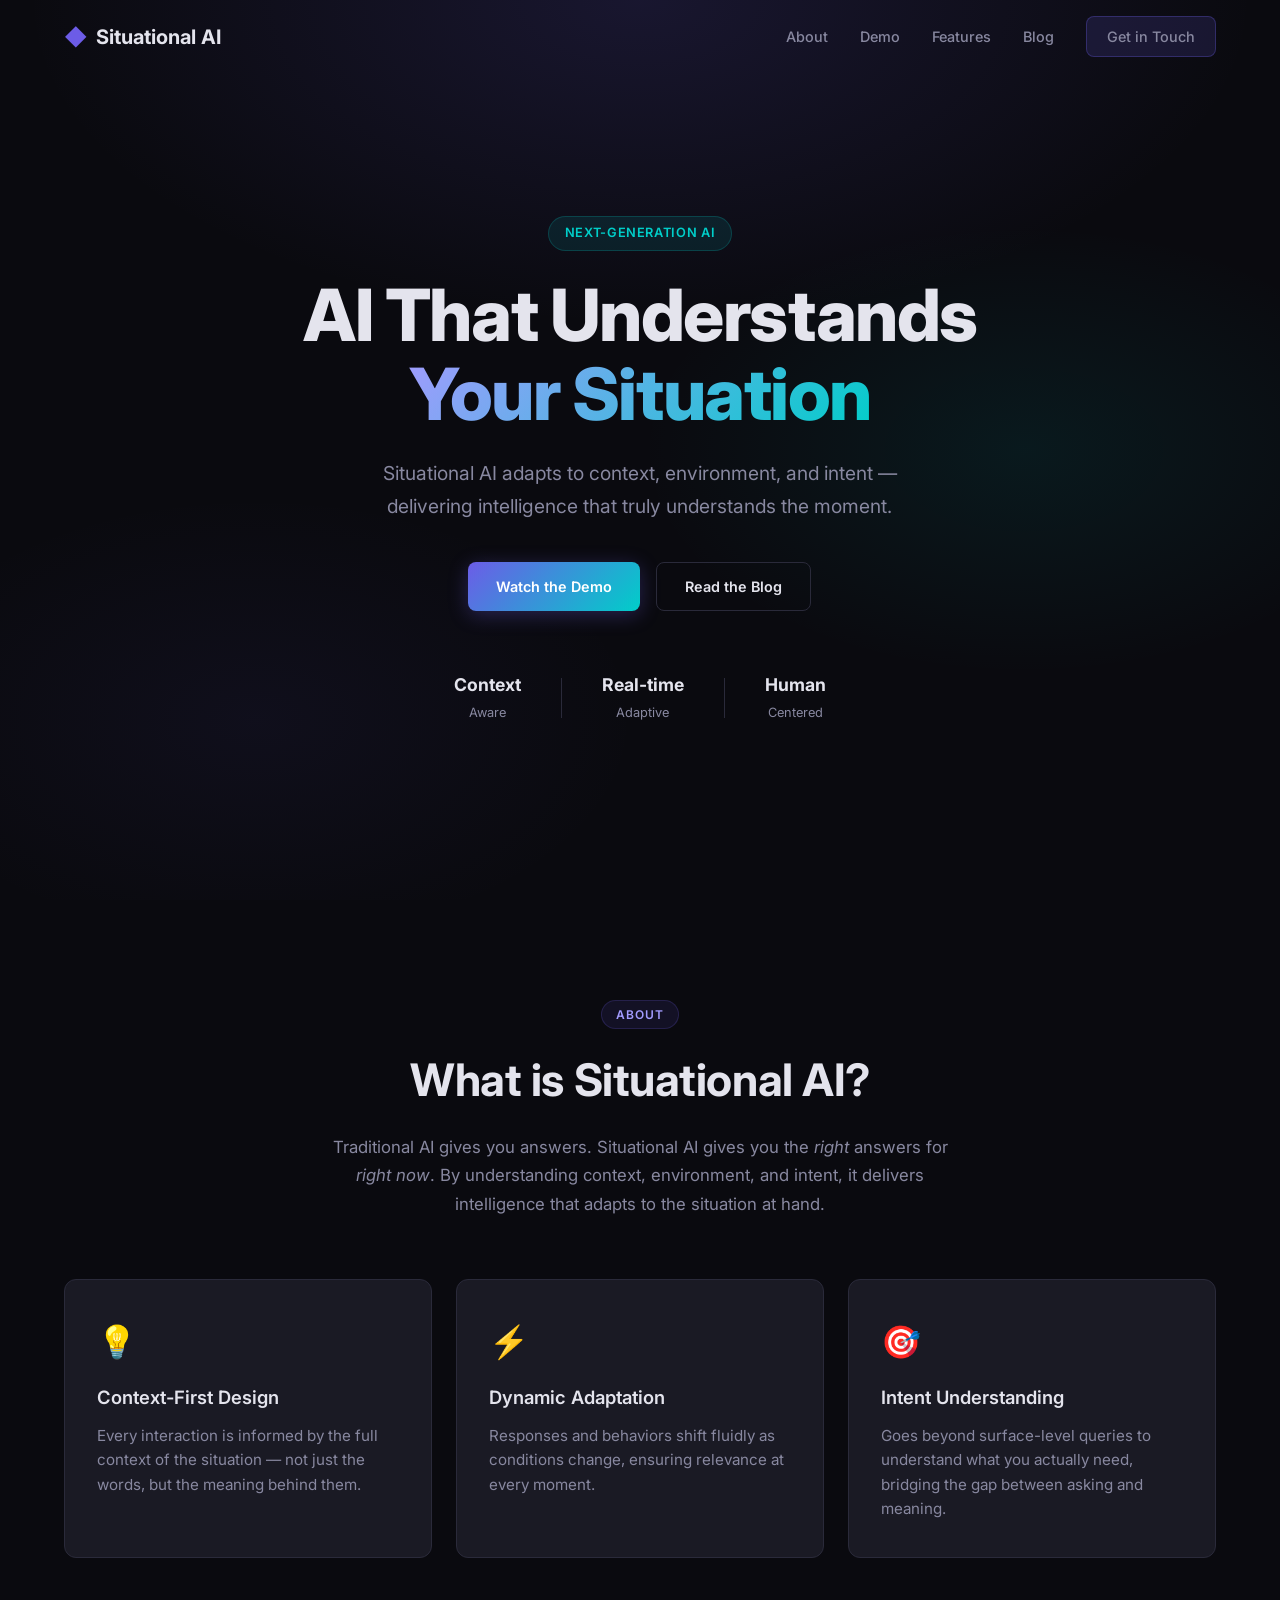
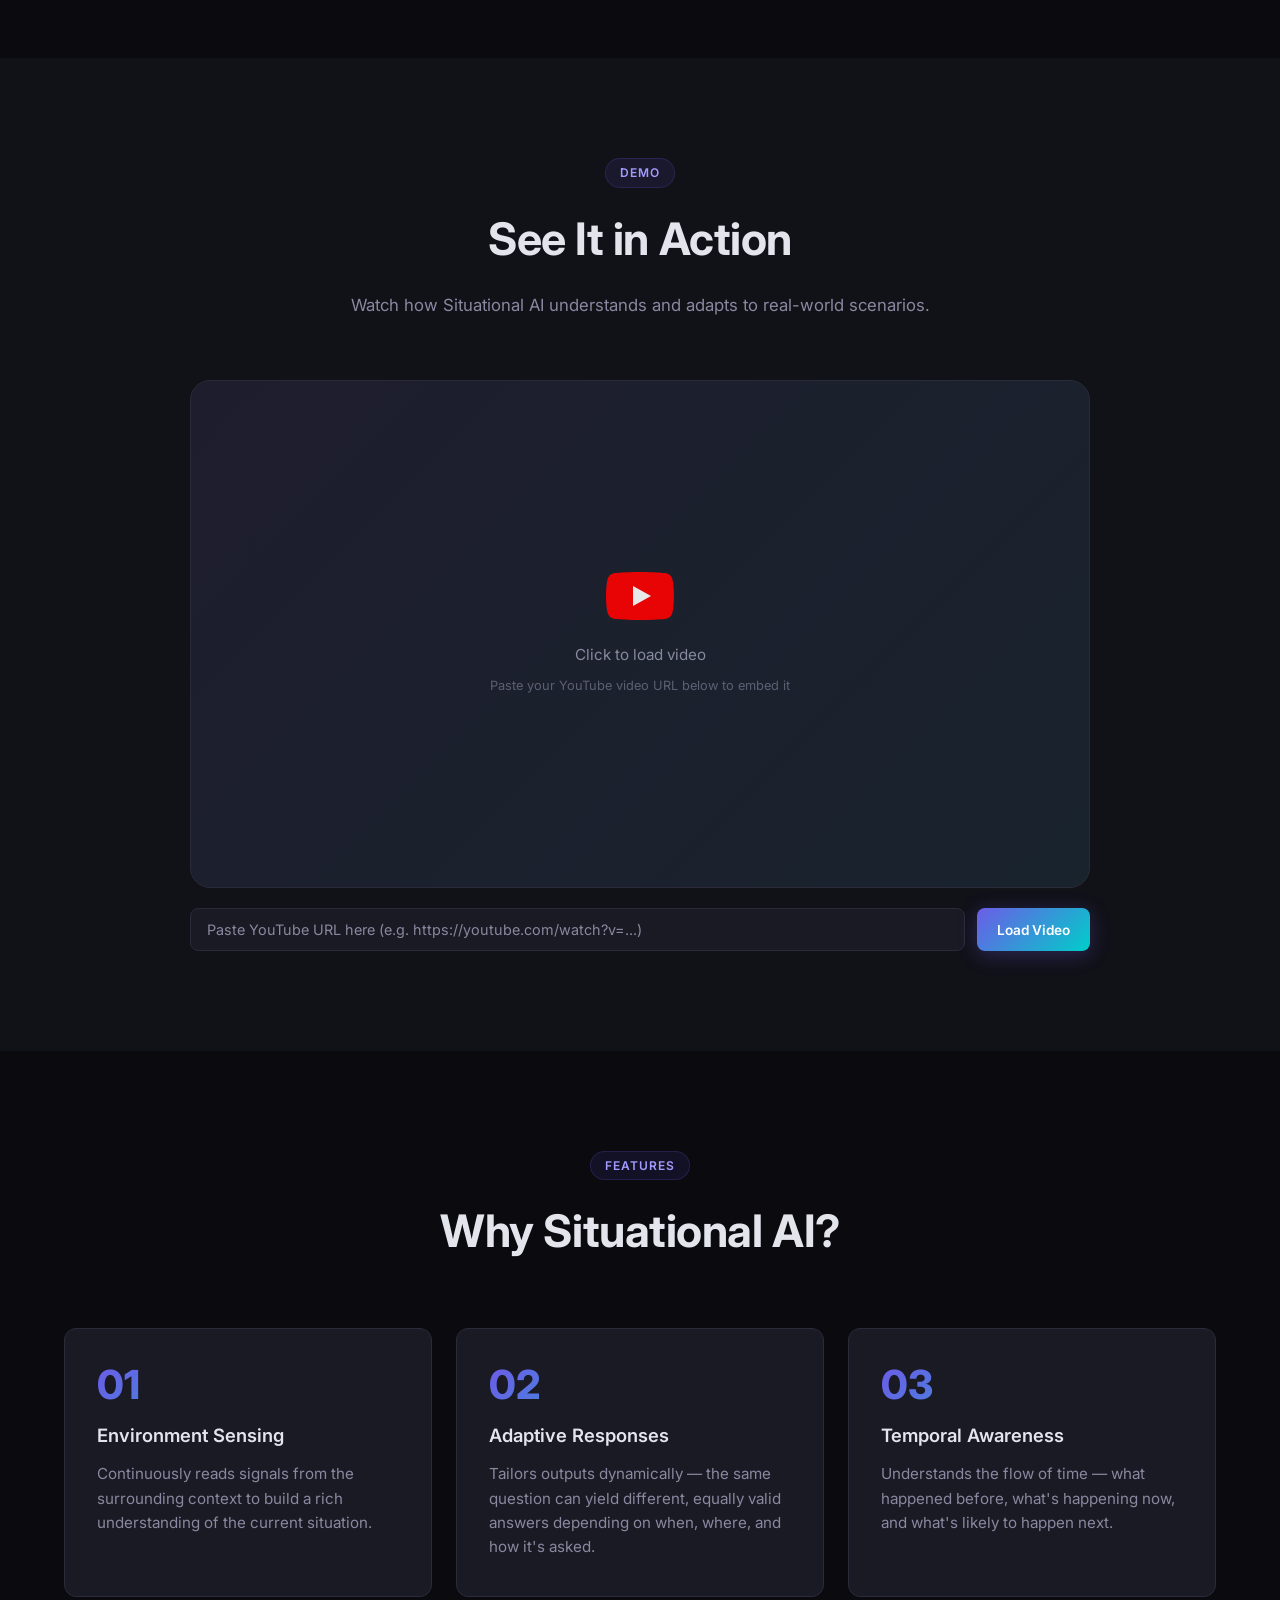
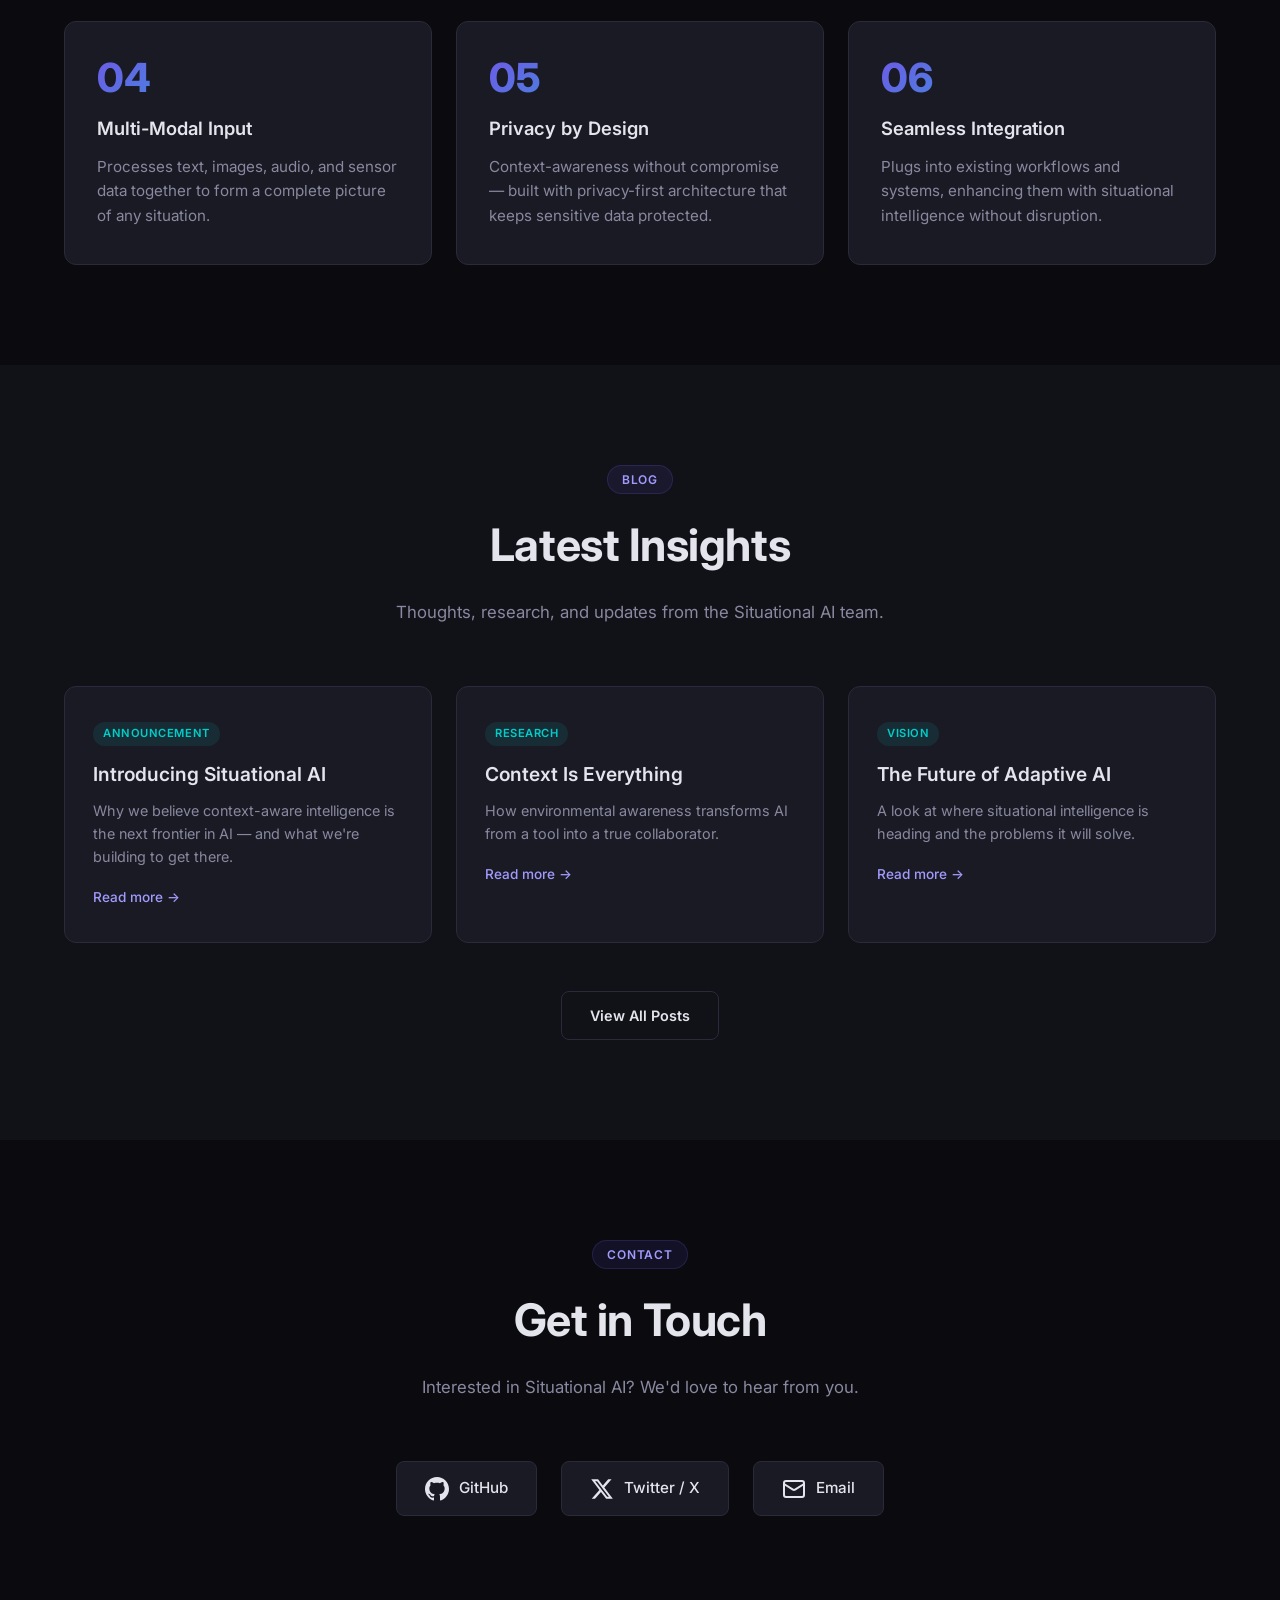
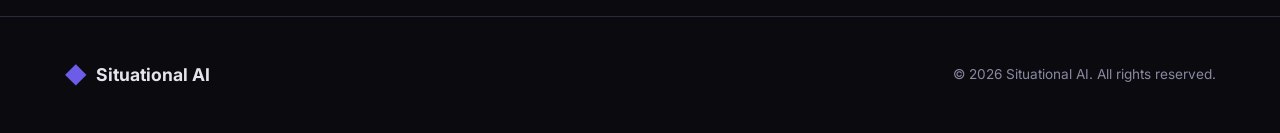
==== index.html @ 6c6a0a5b "Initial commit: Situational AI website Landing page with hero, about, features, video embed, blog pr" ====
<!DOCTYPE html>
<html lang="en">
<head>
  <meta charset="UTF-8">
  <meta name="viewport" content="width=device-width, initial-scale=1.0">
  <title>Situational AI</title>
  <meta name="description" content="Situational AI - Context-aware artificial intelligence that adapts to your environment.">
  <link rel="stylesheet" href="assets/css/style.css">
  <link rel="preconnect" href="https://fonts.googleapis.com">
  <link rel="preconnect" href="https://fonts.gstatic.com" crossorigin>
  <link href="https://fonts.googleapis.com/css2?family=Inter:wght@300;400;500;600;700;800&display=swap" rel="stylesheet">
</head>
<body>

  <!-- Navigation -->
  <nav class="navbar" id="navbar">
    <div class="container nav-container">
      <a href="index.html" class="nav-logo">
        <span class="logo-icon">&#9670;</span> Situational AI
      </a>
      <button class="nav-toggle" id="navToggle" aria-label="Toggle navigation">
        <span></span><span></span><span></span>
      </button>
      <ul class="nav-links" id="navLinks">
        <li><a href="#about">About</a></li>
        <li><a href="#video">Demo</a></li>
        <li><a href="#features">Features</a></li>
        <li><a href="blog/">Blog</a></li>
        <li><a href="#contact" class="btn btn-nav">Get in Touch</a></li>
      </ul>
    </div>
  </nav>

  <!-- Hero Section -->
  <header class="hero">
    <div class="hero-bg"></div>
    <div class="container hero-content">
      <div class="hero-badge">Next-Generation AI</div>
      <h1>AI That Understands <br><span class="gradient-text">Your Situation</span></h1>
      <p class="hero-subtitle">
        Situational AI adapts to context, environment, and intent — delivering
        intelligence that truly understands the moment.
      </p>
      <div class="hero-actions">
        <a href="#video" class="btn btn-primary">Watch the Demo</a>
        <a href="blog/" class="btn btn-outline">Read the Blog</a>
      </div>
      <div class="hero-stats">
        <div class="stat">
          <span class="stat-number">Context</span>
          <span class="stat-label">Aware</span>
        </div>
        <div class="stat-divider"></div>
        <div class="stat">
          <span class="stat-number">Real-time</span>
          <span class="stat-label">Adaptive</span>
        </div>
        <div class="stat-divider"></div>
        <div class="stat">
          <span class="stat-number">Human</span>
          <span class="stat-label">Centered</span>
        </div>
      </div>
    </div>
  </header>

  <!-- About Section -->
  <section class="section" id="about">
    <div class="container">
      <div class="section-header">
        <span class="section-tag">About</span>
        <h2>What is Situational AI?</h2>
        <p class="section-subtitle">
          Traditional AI gives you answers. Situational AI gives you the <em>right</em> answers
          for <em>right now</em>. By understanding context, environment, and intent, it delivers
          intelligence that adapts to the situation at hand.
        </p>
      </div>
      <div class="about-grid">
        <div class="about-card">
          <div class="about-icon">&#128161;</div>
          <h3>Context-First Design</h3>
          <p>Every interaction is informed by the full context of the situation — not just the words, but the meaning behind them.</p>
        </div>
        <div class="about-card">
          <div class="about-icon">&#9889;</div>
          <h3>Dynamic Adaptation</h3>
          <p>Responses and behaviors shift fluidly as conditions change, ensuring relevance at every moment.</p>
        </div>
        <div class="about-card">
          <div class="about-icon">&#127919;</div>
          <h3>Intent Understanding</h3>
          <p>Goes beyond surface-level queries to understand what you actually need, bridging the gap between asking and meaning.</p>
        </div>
      </div>
    </div>
  </section>

  <!-- Video Section -->
  <section class="section section-dark" id="video">
    <div class="container">
      <div class="section-header">
        <span class="section-tag">Demo</span>
        <h2>See It in Action</h2>
        <p class="section-subtitle">
          Watch how Situational AI understands and adapts to real-world scenarios.
        </p>
      </div>
      <div class="video-wrapper">
        <div class="video-container" id="videoContainer">
          <!-- Replace VIDEO_ID with your actual YouTube video ID -->
          <div class="video-placeholder" id="videoPlaceholder">
            <div class="play-button" id="playButton">
              <svg viewBox="0 0 68 48" width="68" height="48">
                <path class="play-bg" d="M66.52,7.74c-0.78-2.93-2.49-5.41-5.42-6.19C55.79,.13,34,0,34,0S12.21,.13,6.9,1.55 C3.97,2.33,2.27,4.81,1.48,7.74C0.06,13.05,0,24,0,24s0.06,10.95,1.48,16.26c0.78,2.93,2.49,5.41,5.42,6.19 C12.21,47.87,34,48,34,48s21.79-0.13,27.1-1.55c2.93-0.78,4.64-3.26,5.42-6.19C67.94,34.95,68,24,68,24S67.94,13.05,66.52,7.74z" fill="#FF0000"/>
                <path d="M 45,24 27,14 27,34" fill="#fff"/>
              </svg>
            </div>
            <p class="video-placeholder-text">Click to load video</p>
            <p class="video-note">Paste your YouTube video URL below to embed it</p>
          </div>
          <iframe
            id="videoFrame"
            class="video-frame hidden"
            width="100%"
            height="100%"
            frameborder="0"
            allow="accelerometer; autoplay; clipboard-write; encrypted-media; gyroscope; picture-in-picture"
            allowfullscreen
          ></iframe>
        </div>
        <div class="video-url-input">
          <input type="text" id="youtubeUrl" placeholder="Paste YouTube URL here (e.g. https://youtube.com/watch?v=...)" />
          <button class="btn btn-primary btn-sm" id="loadVideoBtn">Load Video</button>
        </div>
      </div>
    </div>
  </section>

  <!-- Features Section -->
  <section class="section" id="features">
    <div class="container">
      <div class="section-header">
        <span class="section-tag">Features</span>
        <h2>Why Situational AI?</h2>
      </div>
      <div class="features-grid">
        <div class="feature-card">
          <div class="feature-number">01</div>
          <h3>Environment Sensing</h3>
          <p>Continuously reads signals from the surrounding context to build a rich understanding of the current situation.</p>
        </div>
        <div class="feature-card">
          <div class="feature-number">02</div>
          <h3>Adaptive Responses</h3>
          <p>Tailors outputs dynamically — the same question can yield different, equally valid answers depending on when, where, and how it's asked.</p>
        </div>
        <div class="feature-card">
          <div class="feature-number">03</div>
          <h3>Temporal Awareness</h3>
          <p>Understands the flow of time — what happened before, what's happening now, and what's likely to happen next.</p>
        </div>
        <div class="feature-card">
          <div class="feature-number">04</div>
          <h3>Multi-Modal Input</h3>
          <p>Processes text, images, audio, and sensor data together to form a complete picture of any situation.</p>
        </div>
        <div class="feature-card">
          <div class="feature-number">05</div>
          <h3>Privacy by Design</h3>
          <p>Context-awareness without compromise — built with privacy-first architecture that keeps sensitive data protected.</p>
        </div>
        <div class="feature-card">
          <div class="feature-number">06</div>
          <h3>Seamless Integration</h3>
          <p>Plugs into existing workflows and systems, enhancing them with situational intelligence without disruption.</p>
        </div>
      </div>
    </div>
  </section>

  <!-- Blog Preview Section -->
  <section class="section section-dark" id="blog-preview">
    <div class="container">
      <div class="section-header">
        <span class="section-tag">Blog</span>
        <h2>Latest Insights</h2>
        <p class="section-subtitle">Thoughts, research, and updates from the Situational AI team.</p>
      </div>
      <div class="blog-grid">
        <a href="blog/introducing-situational-ai.html" class="blog-card">
          <div class="blog-card-tag">Announcement</div>
          <h3>Introducing Situational AI</h3>
          <p>Why we believe context-aware intelligence is the next frontier in AI — and what we're building to get there.</p>
          <span class="blog-card-date">Read more &rarr;</span>
        </a>
        <a href="blog/context-is-everything.html" class="blog-card">
          <div class="blog-card-tag">Research</div>
          <h3>Context Is Everything</h3>
          <p>How environmental awareness transforms AI from a tool into a true collaborator.</p>
          <span class="blog-card-date">Read more &rarr;</span>
        </a>
        <a href="blog/future-of-adaptive-ai.html" class="blog-card">
          <div class="blog-card-tag">Vision</div>
          <h3>The Future of Adaptive AI</h3>
          <p>A look at where situational intelligence is heading and the problems it will solve.</p>
          <span class="blog-card-date">Read more &rarr;</span>
        </a>
      </div>
      <div class="section-cta">
        <a href="blog/" class="btn btn-outline">View All Posts</a>
      </div>
    </div>
  </section>

  <!-- Contact Section -->
  <section class="section" id="contact">
    <div class="container">
      <div class="contact-wrapper">
        <div class="section-header">
          <span class="section-tag">Contact</span>
          <h2>Get in Touch</h2>
          <p class="section-subtitle">
            Interested in Situational AI? We'd love to hear from you.
          </p>
        </div>
        <div class="contact-links">
          <a href="https://github.com" class="contact-link" target="_blank" rel="noopener">
            <svg width="24" height="24" viewBox="0 0 24 24" fill="currentColor"><path d="M12 0c-6.626 0-12 5.373-12 12 0 5.302 3.438 9.8 8.207 11.387.599.111.793-.261.793-.577v-2.234c-3.338.726-4.033-1.416-4.033-1.416-.546-1.387-1.333-1.756-1.333-1.756-1.089-.745.083-.729.083-.729 1.205.084 1.839 1.237 1.839 1.237 1.07 1.834 2.807 1.304 3.492.997.107-.775.418-1.305.762-1.604-2.665-.305-5.467-1.334-5.467-5.931 0-1.311.469-2.381 1.236-3.221-.124-.303-.535-1.524.117-3.176 0 0 1.008-.322 3.301 1.23.957-.266 1.983-.399 3.003-.404 1.02.005 2.047.138 3.006.404 2.291-1.552 3.297-1.23 3.297-1.23.653 1.653.242 2.874.118 3.176.77.84 1.235 1.911 1.235 3.221 0 4.609-2.807 5.624-5.479 5.921.43.372.823 1.102.823 2.222v3.293c0 .319.192.694.801.576 4.765-1.589 8.199-6.086 8.199-11.386 0-6.627-5.373-12-12-12z"/></svg>
            GitHub
          </a>
          <a href="https://twitter.com" class="contact-link" target="_blank" rel="noopener">
            <svg width="24" height="24" viewBox="0 0 24 24" fill="currentColor"><path d="M18.244 2.25h3.308l-7.227 8.26 8.502 11.24H16.17l-5.214-6.817L4.99 21.75H1.68l7.73-8.835L1.254 2.25H8.08l4.713 6.231zm-1.161 17.52h1.833L7.084 4.126H5.117z"/></svg>
            Twitter / X
          </a>
          <a href="mailto:hello@situational.ai" class="contact-link">
            <svg width="24" height="24" viewBox="0 0 24 24" fill="none" stroke="currentColor" stroke-width="2" stroke-linecap="round" stroke-linejoin="round"><rect x="2" y="4" width="20" height="16" rx="2"/><path d="m22 7-8.97 5.7a1.94 1.94 0 0 1-2.06 0L2 7"/></svg>
            Email
          </a>
        </div>
      </div>
    </div>
  </section>

  <!-- Footer -->
  <footer class="footer">
    <div class="container">
      <div class="footer-content">
        <div class="footer-logo">
          <span class="logo-icon">&#9670;</span> Situational AI
        </div>
        <p class="footer-text">&copy; 2026 Situational AI. All rights reserved.</p>
      </div>
    </div>
  </footer>

  <script src="assets/js/main.js"></script>
</body>
</html>
---- assets/css/style.css ----
/* ============================================
   Situational AI — GitHub Pages Stylesheet
   ============================================ */

:root {
  --color-bg: #0a0a0f;
  --color-bg-alt: #111118;
  --color-surface: #1a1a24;
  --color-surface-hover: #22222e;
  --color-border: #2a2a3a;
  --color-text: #e4e4ed;
  --color-text-muted: #8888a0;
  --color-primary: #6c5ce7;
  --color-primary-light: #a29bfe;
  --color-accent: #00cec9;
  --color-accent-light: #55efc4;
  --color-gradient-start: #6c5ce7;
  --color-gradient-end: #00cec9;
  --font-family: 'Inter', -apple-system, BlinkMacSystemFont, 'Segoe UI', sans-serif;
  --radius: 12px;
  --radius-sm: 8px;
  --radius-lg: 20px;
  --transition: 0.3s cubic-bezier(0.4, 0, 0.2, 1);
  --max-width: 1200px;
}

/* Reset */
*, *::before, *::after {
  box-sizing: border-box;
  margin: 0;
  padding: 0;
}

html {
  scroll-behavior: smooth;
  -webkit-font-smoothing: antialiased;
}

body {
  font-family: var(--font-family);
  background: var(--color-bg);
  color: var(--color-text);
  line-height: 1.6;
  overflow-x: hidden;
}

a {
  color: inherit;
  text-decoration: none;
}

img {
  max-width: 100%;
  display: block;
}

/* Container */
.container {
  max-width: var(--max-width);
  margin: 0 auto;
  padding: 0 24px;
}

/* ============================================
   Navigation
   ============================================ */
.navbar {
  position: fixed;
  top: 0;
  left: 0;
  right: 0;
  z-index: 1000;
  padding: 16px 0;
  transition: var(--transition);
  background: transparent;
}

.navbar.scrolled {
  background: rgba(10, 10, 15, 0.92);
  backdrop-filter: blur(20px);
  border-bottom: 1px solid var(--color-border);
  padding: 12px 0;
}

.nav-container {
  display: flex;
  align-items: center;
  justify-content: space-between;
}

.nav-logo {
  font-size: 1.25rem;
  font-weight: 700;
  display: flex;
  align-items: center;
  gap: 8px;
}

.logo-icon {
  color: var(--color-primary);
  font-size: 1.4rem;
}

.nav-links {
  display: flex;
  align-items: center;
  gap: 32px;
  list-style: none;
}

.nav-links a {
  font-size: 0.9rem;
  font-weight: 500;
  color: var(--color-text-muted);
  transition: var(--transition);
}

.nav-links a:hover {
  color: var(--color-text);
}

.nav-toggle {
  display: none;
  flex-direction: column;
  gap: 5px;
  background: none;
  border: none;
  cursor: pointer;
  padding: 4px;
}

.nav-toggle span {
  width: 24px;
  height: 2px;
  background: var(--color-text);
  transition: var(--transition);
}

/* ============================================
   Buttons
   ============================================ */
.btn {
  display: inline-flex;
  align-items: center;
  justify-content: center;
  padding: 12px 28px;
  border-radius: var(--radius-sm);
  font-size: 0.9rem;
  font-weight: 600;
  font-family: var(--font-family);
  cursor: pointer;
  transition: var(--transition);
  border: none;
  text-decoration: none;
}

.btn-primary {
  background: linear-gradient(135deg, var(--color-gradient-start), var(--color-gradient-end));
  color: #fff;
  box-shadow: 0 4px 20px rgba(108, 92, 231, 0.3);
}

.btn-primary:hover {
  box-shadow: 0 6px 30px rgba(108, 92, 231, 0.5);
  transform: translateY(-2px);
}

.btn-outline {
  background: transparent;
  color: var(--color-text);
  border: 1px solid var(--color-border);
}

.btn-outline:hover {
  border-color: var(--color-primary);
  color: var(--color-primary-light);
  background: rgba(108, 92, 231, 0.08);
}

.btn-nav {
  padding: 8px 20px;
  background: rgba(108, 92, 231, 0.15);
  color: var(--color-primary-light);
  border: 1px solid rgba(108, 92, 231, 0.3);
  border-radius: var(--radius-sm);
}

.btn-nav:hover {
  background: rgba(108, 92, 231, 0.25);
  color: #fff !important;
}

.btn-sm {
  padding: 10px 20px;
  font-size: 0.85rem;
}

/* ============================================
   Hero
   ============================================ */
.hero {
  position: relative;
  min-height: 100vh;
  display: flex;
  align-items: center;
  justify-content: center;
  text-align: center;
  padding: 120px 0 80px;
  overflow: hidden;
}

.hero-bg {
  position: absolute;
  inset: 0;
  background:
    radial-gradient(ellipse 80% 60% at 50% 0%, rgba(108, 92, 231, 0.15) 0%, transparent 60%),
    radial-gradient(ellipse 60% 50% at 80% 50%, rgba(0, 206, 201, 0.08) 0%, transparent 50%),
    radial-gradient(ellipse 60% 50% at 20% 80%, rgba(108, 92, 231, 0.06) 0%, transparent 50%);
  pointer-events: none;
}

.hero-content {
  position: relative;
  z-index: 1;
}

.hero-badge {
  display: inline-block;
  padding: 6px 16px;
  border-radius: 100px;
  font-size: 0.8rem;
  font-weight: 600;
  letter-spacing: 0.05em;
  text-transform: uppercase;
  color: var(--color-accent);
  background: rgba(0, 206, 201, 0.1);
  border: 1px solid rgba(0, 206, 201, 0.2);
  margin-bottom: 24px;
}

.hero h1 {
  font-size: clamp(2.5rem, 6vw, 4.5rem);
  font-weight: 800;
  line-height: 1.1;
  margin-bottom: 24px;
  letter-spacing: -0.02em;
}

.gradient-text {
  background: linear-gradient(135deg, var(--color-primary-light), var(--color-accent));
  -webkit-background-clip: text;
  -webkit-text-fill-color: transparent;
  background-clip: text;
}

.hero-subtitle {
  font-size: 1.2rem;
  color: var(--color-text-muted);
  max-width: 600px;
  margin: 0 auto 40px;
  line-height: 1.7;
}

.hero-actions {
  display: flex;
  gap: 16px;
  justify-content: center;
  flex-wrap: wrap;
  margin-bottom: 60px;
}

.hero-stats {
  display: flex;
  align-items: center;
  justify-content: center;
  gap: 40px;
}

.stat {
  text-align: center;
}

.stat-number {
  display: block;
  font-size: 1.1rem;
  font-weight: 700;
  color: var(--color-text);
}

.stat-label {
  display: block;
  font-size: 0.8rem;
  color: var(--color-text-muted);
  margin-top: 4px;
}

.stat-divider {
  width: 1px;
  height: 40px;
  background: var(--color-border);
}

/* ============================================
   Sections
   ============================================ */
.section {
  padding: 100px 0;
}

.section-dark {
  background: var(--color-bg-alt);
}

.section-header {
  text-align: center;
  margin-bottom: 60px;
}

.section-tag {
  display: inline-block;
  padding: 4px 14px;
  border-radius: 100px;
  font-size: 0.75rem;
  font-weight: 600;
  letter-spacing: 0.08em;
  text-transform: uppercase;
  color: var(--color-primary-light);
  background: rgba(108, 92, 231, 0.1);
  border: 1px solid rgba(108, 92, 231, 0.2);
  margin-bottom: 16px;
}

.section-header h2 {
  font-size: clamp(1.8rem, 4vw, 2.8rem);
  font-weight: 700;
  margin-bottom: 16px;
  letter-spacing: -0.01em;
}

.section-subtitle {
  font-size: 1.05rem;
  color: var(--color-text-muted);
  max-width: 650px;
  margin: 0 auto;
  line-height: 1.7;
}

.section-cta {
  text-align: center;
  margin-top: 48px;
}

/* ============================================
   About Grid
   ============================================ */
.about-grid {
  display: grid;
  grid-template-columns: repeat(auto-fit, minmax(300px, 1fr));
  gap: 24px;
}

.about-card {
  background: var(--color-surface);
  border: 1px solid var(--color-border);
  border-radius: var(--radius);
  padding: 36px 32px;
  transition: var(--transition);
}

.about-card:hover {
  border-color: var(--color-primary);
  transform: translateY(-4px);
  box-shadow: 0 12px 40px rgba(108, 92, 231, 0.1);
}

.about-icon {
  font-size: 2rem;
  margin-bottom: 16px;
}

.about-card h3 {
  font-size: 1.15rem;
  font-weight: 600;
  margin-bottom: 12px;
}

.about-card p {
  color: var(--color-text-muted);
  font-size: 0.95rem;
  line-height: 1.6;
}

/* ============================================
   Video Section
   ============================================ */
.video-wrapper {
  max-width: 900px;
  margin: 0 auto;
}

.video-container {
  position: relative;
  width: 100%;
  padding-bottom: 56.25%;
  background: var(--color-surface);
  border-radius: var(--radius-lg);
  overflow: hidden;
  border: 1px solid var(--color-border);
}

.video-placeholder {
  position: absolute;
  inset: 0;
  display: flex;
  flex-direction: column;
  align-items: center;
  justify-content: center;
  cursor: pointer;
  background: linear-gradient(135deg, rgba(108, 92, 231, 0.05), rgba(0, 206, 201, 0.05));
}

.play-button {
  transition: var(--transition);
  opacity: 0.9;
}

.video-placeholder:hover .play-button {
  opacity: 1;
  transform: scale(1.1);
}

.video-placeholder-text {
  margin-top: 16px;
  font-size: 0.95rem;
  color: var(--color-text-muted);
}

.video-note {
  margin-top: 8px;
  font-size: 0.8rem;
  color: var(--color-text-muted);
  opacity: 0.6;
}

.video-frame {
  position: absolute;
  inset: 0;
  width: 100%;
  height: 100%;
}

.video-frame.hidden {
  display: none;
}

.video-url-input {
  display: flex;
  gap: 12px;
  margin-top: 20px;
}

.video-url-input input {
  flex: 1;
  padding: 12px 16px;
  border-radius: var(--radius-sm);
  border: 1px solid var(--color-border);
  background: var(--color-surface);
  color: var(--color-text);
  font-family: var(--font-family);
  font-size: 0.9rem;
  outline: none;
  transition: var(--transition);
}

.video-url-input input:focus {
  border-color: var(--color-primary);
  box-shadow: 0 0 0 3px rgba(108, 92, 231, 0.15);
}

.video-url-input input::placeholder {
  color: var(--color-text-muted);
}

/* ============================================
   Features Grid
   ============================================ */
.features-grid {
  display: grid;
  grid-template-columns: repeat(auto-fit, minmax(320px, 1fr));
  gap: 24px;
}

.feature-card {
  padding: 36px 32px;
  background: var(--color-surface);
  border: 1px solid var(--color-border);
  border-radius: var(--radius);
  transition: var(--transition);
}

.feature-card:hover {
  border-color: var(--color-accent);
  transform: translateY(-4px);
  box-shadow: 0 12px 40px rgba(0, 206, 201, 0.08);
}

.feature-number {
  font-size: 2.5rem;
  font-weight: 800;
  background: linear-gradient(135deg, var(--color-primary), var(--color-accent));
  -webkit-background-clip: text;
  -webkit-text-fill-color: transparent;
  background-clip: text;
  margin-bottom: 16px;
  line-height: 1;
}

.feature-card h3 {
  font-size: 1.15rem;
  font-weight: 600;
  margin-bottom: 12px;
}

.feature-card p {
  color: var(--color-text-muted);
  font-size: 0.95rem;
  line-height: 1.6;
}

/* ============================================
   Blog Grid
   ============================================ */
.blog-grid {
  display: grid;
  grid-template-columns: repeat(auto-fit, minmax(300px, 1fr));
  gap: 24px;
}

.blog-card {
  display: block;
  padding: 32px 28px;
  background: var(--color-surface);
  border: 1px solid var(--color-border);
  border-radius: var(--radius);
  transition: var(--transition);
}

.blog-card:hover {
  border-color: var(--color-primary);
  transform: translateY(-4px);
  box-shadow: 0 12px 40px rgba(108, 92, 231, 0.1);
}

.blog-card-tag {
  display: inline-block;
  padding: 3px 10px;
  border-radius: 100px;
  font-size: 0.7rem;
  font-weight: 600;
  letter-spacing: 0.05em;
  text-transform: uppercase;
  color: var(--color-accent);
  background: rgba(0, 206, 201, 0.1);
  margin-bottom: 16px;
}

.blog-card h3 {
  font-size: 1.2rem;
  font-weight: 600;
  margin-bottom: 12px;
  line-height: 1.3;
}

.blog-card p {
  color: var(--color-text-muted);
  font-size: 0.9rem;
  line-height: 1.6;
  margin-bottom: 16px;
}

.blog-card-date {
  font-size: 0.85rem;
  color: var(--color-primary-light);
  font-weight: 500;
}

/* ============================================
   Contact
   ============================================ */
.contact-wrapper {
  text-align: center;
}

.contact-links {
  display: flex;
  justify-content: center;
  gap: 24px;
  flex-wrap: wrap;
}

.contact-link {
  display: inline-flex;
  align-items: center;
  gap: 10px;
  padding: 14px 28px;
  background: var(--color-surface);
  border: 1px solid var(--color-border);
  border-radius: var(--radius-sm);
  font-size: 0.95rem;
  font-weight: 500;
  transition: var(--transition);
}

.contact-link:hover {
  border-color: var(--color-primary);
  background: rgba(108, 92, 231, 0.08);
  transform: translateY(-2px);
}

/* ============================================
   Footer
   ============================================ */
.footer {
  padding: 40px 0;
  border-top: 1px solid var(--color-border);
}

.footer-content {
  display: flex;
  align-items: center;
  justify-content: space-between;
}

.footer-logo {
  font-size: 1.1rem;
  font-weight: 700;
  display: flex;
  align-items: center;
  gap: 8px;
}

.footer-text {
  font-size: 0.85rem;
  color: var(--color-text-muted);
}

/* ============================================
   Blog Page Styles
   ============================================ */
.blog-hero {
  padding: 140px 0 60px;
  text-align: center;
}

.blog-list {
  display: grid;
  gap: 24px;
  max-width: 800px;
  margin: 0 auto;
}

.blog-list-card {
  display: flex;
  gap: 24px;
  padding: 28px;
  background: var(--color-surface);
  border: 1px solid var(--color-border);
  border-radius: var(--radius);
  transition: var(--transition);
}

.blog-list-card:hover {
  border-color: var(--color-primary);
  transform: translateY(-2px);
}

.blog-list-card .blog-card-tag {
  margin-bottom: 8px;
}

.blog-list-card h3 {
  font-size: 1.15rem;
  font-weight: 600;
  margin-bottom: 8px;
}

.blog-list-card p {
  color: var(--color-text-muted);
  font-size: 0.9rem;
  line-height: 1.5;
  margin-bottom: 12px;
}

.blog-list-date {
  font-size: 0.8rem;
  color: var(--color-text-muted);
}

/* Blog Post */
.blog-post {
  max-width: 740px;
  margin: 0 auto;
  padding: 140px 24px 80px;
}

.blog-post-header {
  margin-bottom: 48px;
}

.blog-post-back {
  display: inline-flex;
  align-items: center;
  gap: 6px;
  font-size: 0.85rem;
  color: var(--color-text-muted);
  margin-bottom: 24px;
  transition: var(--transition);
}

.blog-post-back:hover {
  color: var(--color-primary-light);
}

.blog-post-header h1 {
  font-size: clamp(1.8rem, 4vw, 2.5rem);
  font-weight: 700;
  line-height: 1.2;
  margin-bottom: 16px;
}

.blog-post-meta {
  font-size: 0.9rem;
  color: var(--color-text-muted);
}

.blog-post-content {
  font-size: 1.05rem;
  line-height: 1.8;
  color: var(--color-text);
}

.blog-post-content h2 {
  font-size: 1.5rem;
  font-weight: 600;
  margin: 48px 0 16px;
}

.blog-post-content h3 {
  font-size: 1.2rem;
  font-weight: 600;
  margin: 36px 0 12px;
}

.blog-post-content p {
  margin-bottom: 20px;
  color: var(--color-text-muted);
}

.blog-post-content p:first-child {
  color: var(--color-text);
  font-size: 1.15rem;
}

.blog-post-content blockquote {
  border-left: 3px solid var(--color-primary);
  padding: 16px 24px;
  margin: 32px 0;
  background: rgba(108, 92, 231, 0.05);
  border-radius: 0 var(--radius-sm) var(--radius-sm) 0;
}

.blog-post-content blockquote p {
  color: var(--color-text);
  font-style: italic;
  margin-bottom: 0;
}

.blog-post-content ul, .blog-post-content ol {
  margin: 20px 0;
  padding-left: 24px;
  color: var(--color-text-muted);
}

.blog-post-content li {
  margin-bottom: 8px;
}

/* ============================================
   Responsive
   ============================================ */
@media (max-width: 768px) {
  .nav-links {
    position: fixed;
    top: 0;
    right: -100%;
    width: 280px;
    height: 100vh;
    background: var(--color-bg-alt);
    flex-direction: column;
    padding: 80px 32px 32px;
    gap: 24px;
    transition: var(--transition);
    border-left: 1px solid var(--color-border);
  }

  .nav-links.active {
    right: 0;
  }

  .nav-toggle {
    display: flex;
    z-index: 1001;
  }

  .hero h1 {
    font-size: 2.2rem;
  }

  .hero-subtitle {
    font-size: 1rem;
  }

  .hero-stats {
    gap: 24px;
  }

  .features-grid {
    grid-template-columns: 1fr;
  }

  .about-grid {
    grid-template-columns: 1fr;
  }

  .blog-grid {
    grid-template-columns: 1fr;
  }

  .footer-content {
    flex-direction: column;
    gap: 12px;
    text-align: center;
  }

  .video-url-input {
    flex-direction: column;
  }

  .contact-links {
    flex-direction: column;
    align-items: center;
  }

  .blog-list-card {
    flex-direction: column;
    gap: 12px;
  }
}

/* ============================================
   Animations
   ============================================ */
@keyframes fadeInUp {
  from {
    opacity: 0;
    transform: translateY(30px);
  }
  to {
    opacity: 1;
    transform: translateY(0);
  }
}

.fade-in {
  opacity: 0;
  transform: translateY(30px);
  transition: opacity 0.6s ease, transform 0.6s ease;
}

.fade-in.visible {
  opacity: 1;
  transform: translateY(0);
}
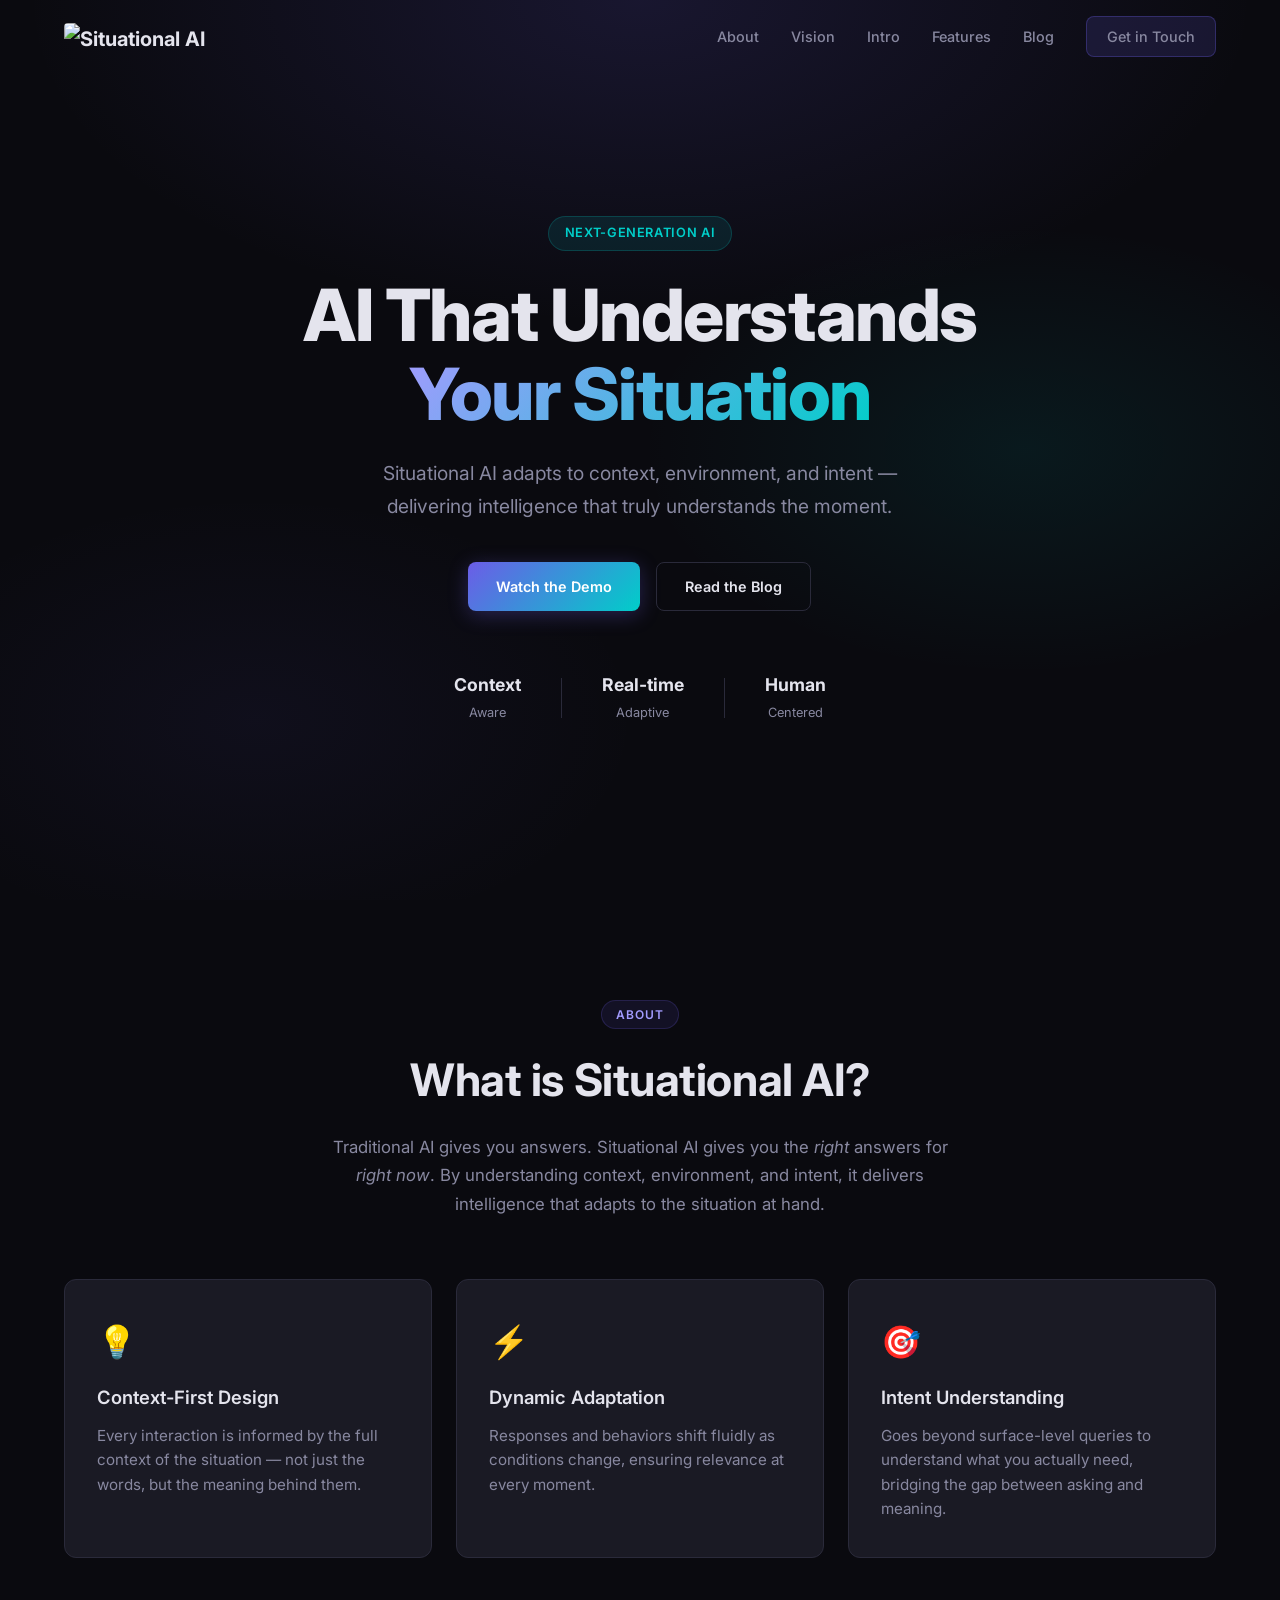
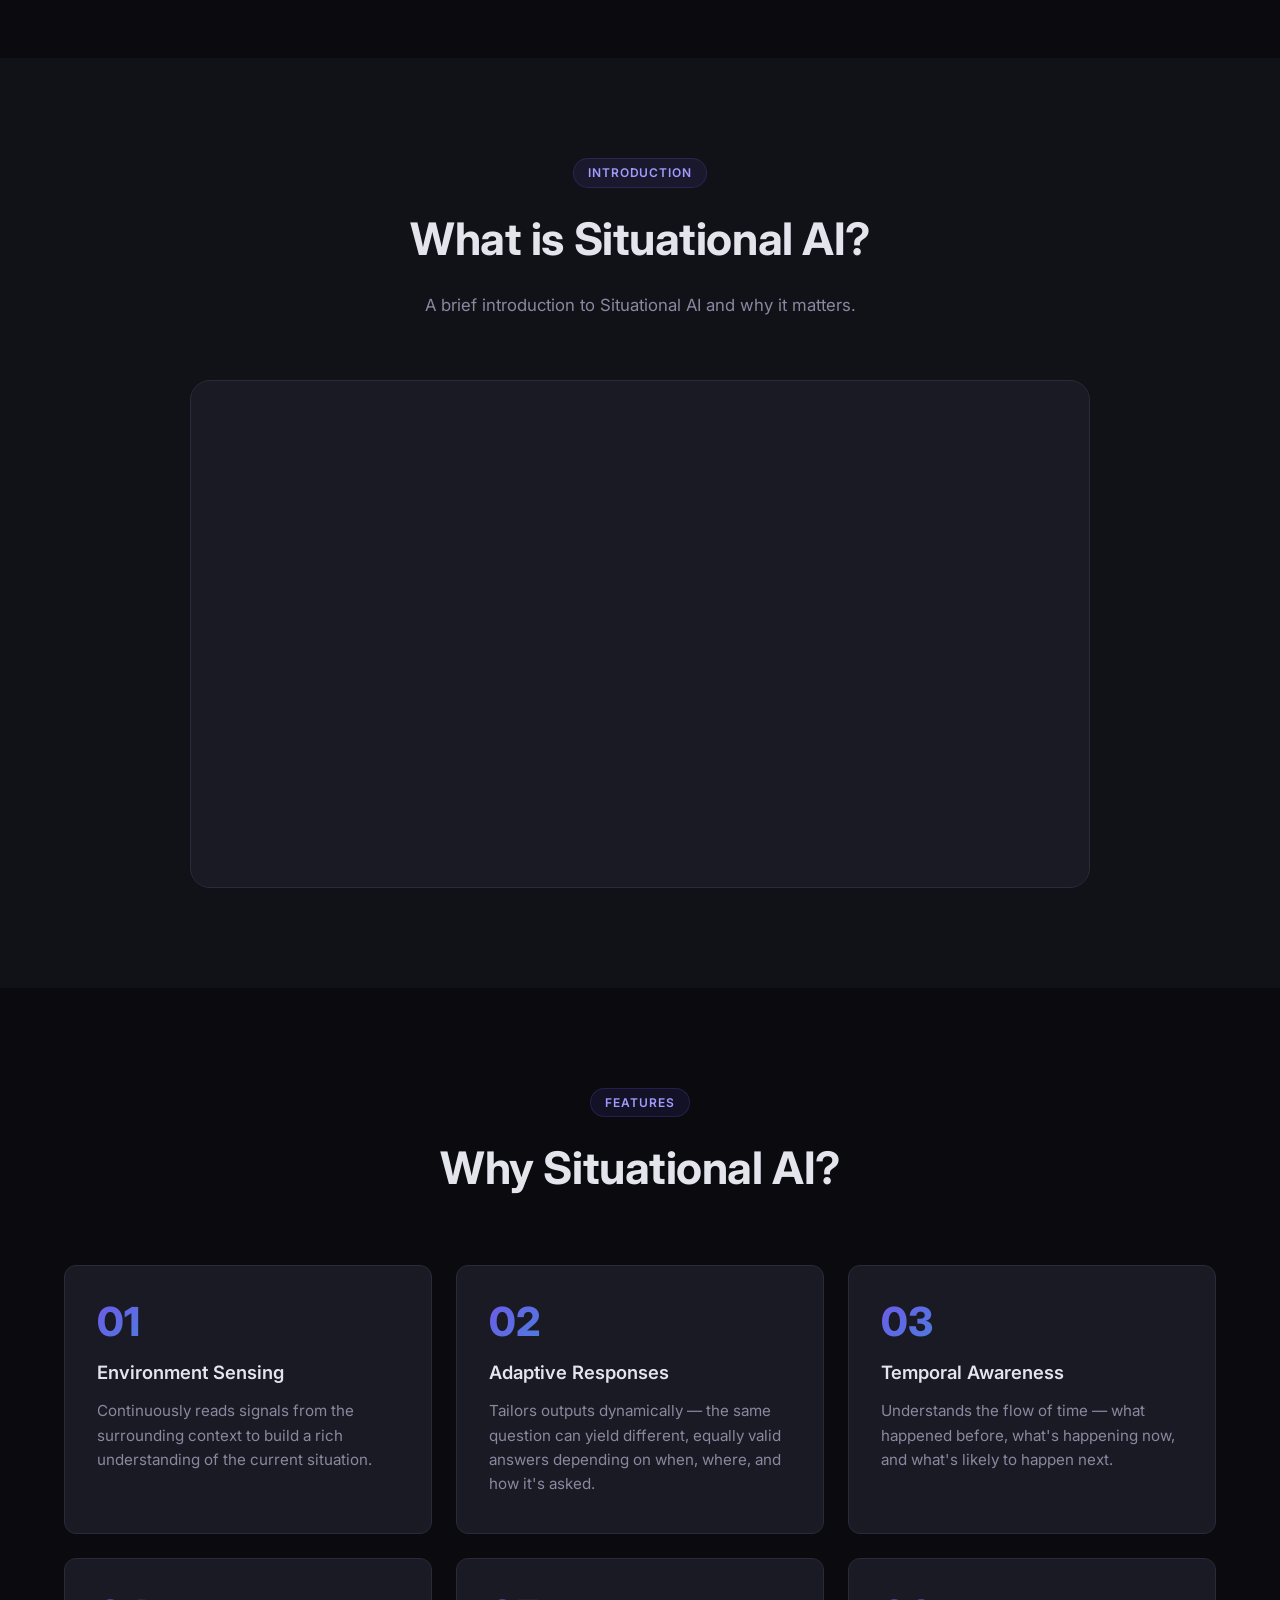
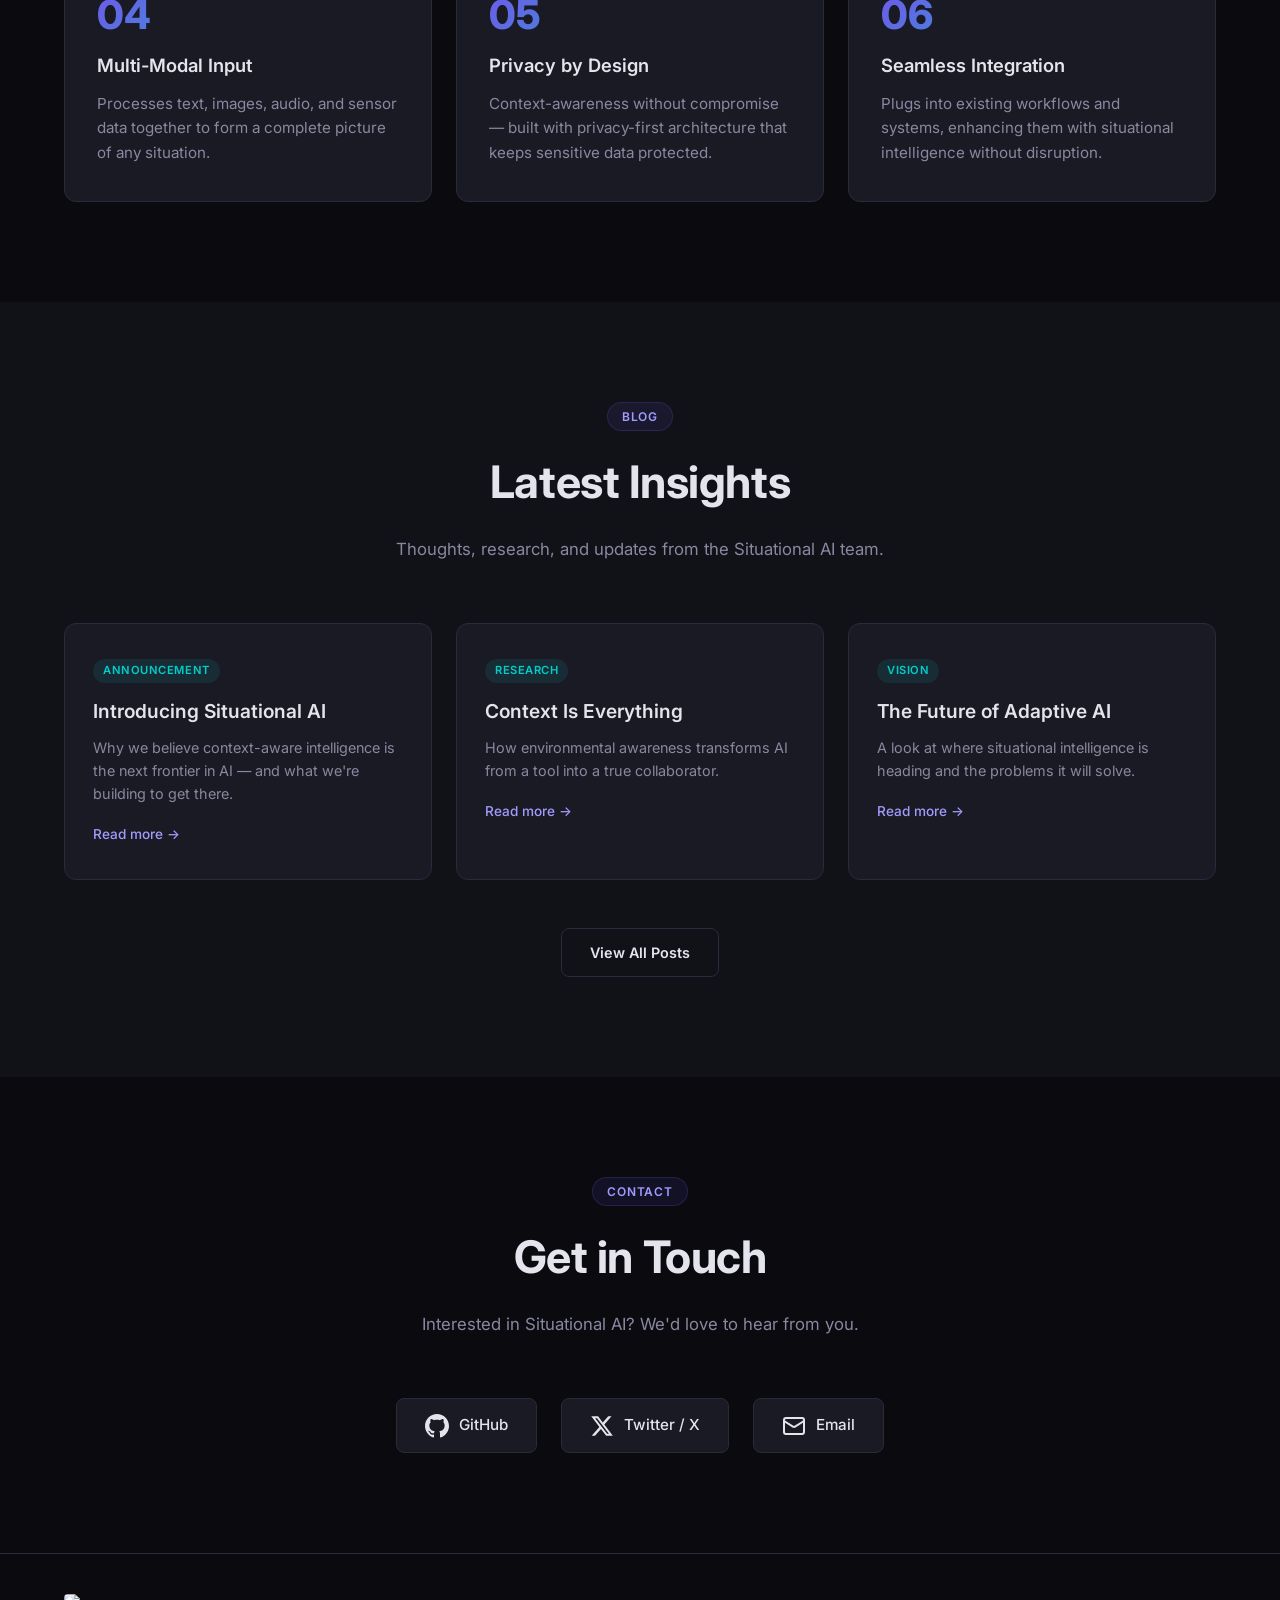
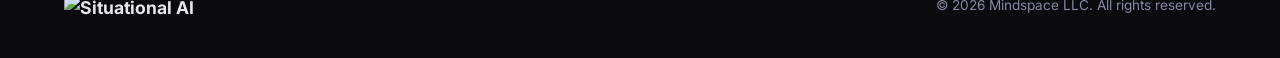
==== commit 590541ce: "Replace demo section with intro video embed, remove URL input and load button" ====
--- a/index.html
+++ b/index.html
@@ -16,14 +16,15 @@
   <nav class="navbar" id="navbar">
     <div class="container nav-container">
       <a href="index.html" class="nav-logo">
-        <span class="logo-icon">&#9670;</span> Situational AI
+        <img src="assets/images/situational-ai-logo.jpeg" alt="Situational AI" style="height: 28px; border-radius: 4px;">
       </a>
       <button class="nav-toggle" id="navToggle" aria-label="Toggle navigation">
         <span></span><span></span><span></span>
       </button>
       <ul class="nav-links" id="navLinks">
         <li><a href="#about">About</a></li>
-        <li><a href="#video">Demo</a></li>
+        <li><a href="vision.html">Vision</a></li>
+        <li><a href="#video">Intro</a></li>
         <li><a href="#features">Features</a></li>
         <li><a href="blog/">Blog</a></li>
         <li><a href="#contact" class="btn btn-nav">Get in Touch</a></li>
@@ -100,38 +101,24 @@
   <section class="section section-dark" id="video">
     <div class="container">
       <div class="section-header">
-        <span class="section-tag">Demo</span>
-        <h2>See It in Action</h2>
+        <span class="section-tag">Introduction</span>
+        <h2>What is Situational AI?</h2>
         <p class="section-subtitle">
-          Watch how Situational AI understands and adapts to real-world scenarios.
+          A brief introduction to Situational AI and why it matters.
         </p>
       </div>
       <div class="video-wrapper">
-        <div class="video-container" id="videoContainer">
-          <!-- Replace VIDEO_ID with your actual YouTube video ID -->
-          <div class="video-placeholder" id="videoPlaceholder">
-            <div class="play-button" id="playButton">
-              <svg viewBox="0 0 68 48" width="68" height="48">
-                <path class="play-bg" d="M66.52,7.74c-0.78-2.93-2.49-5.41-5.42-6.19C55.79,.13,34,0,34,0S12.21,.13,6.9,1.55 C3.97,2.33,2.27,4.81,1.48,7.74C0.06,13.05,0,24,0,24s0.06,10.95,1.48,16.26c0.78,2.93,2.49,5.41,5.42,6.19 C12.21,47.87,34,48,34,48s21.79-0.13,27.1-1.55c2.93-0.78,4.64-3.26,5.42-6.19C67.94,34.95,68,24,68,24S67.94,13.05,66.52,7.74z" fill="#FF0000"/>
-                <path d="M 45,24 27,14 27,34" fill="#fff"/>
-              </svg>
-            </div>
-            <p class="video-placeholder-text">Click to load video</p>
-            <p class="video-note">Paste your YouTube video URL below to embed it</p>
-          </div>
+        <div class="video-container">
           <iframe
-            id="videoFrame"
-            class="video-frame hidden"
+            src="https://www.youtube.com/embed/8WCykFV7LKc"
+            title="Introduction to Situational AI"
             width="100%"
             height="100%"
             frameborder="0"
             allow="accelerometer; autoplay; clipboard-write; encrypted-media; gyroscope; picture-in-picture"
             allowfullscreen
+            style="position: absolute; inset: 0;"
           ></iframe>
-        </div>
-        <div class="video-url-input">
-          <input type="text" id="youtubeUrl" placeholder="Paste YouTube URL here (e.g. https://youtube.com/watch?v=...)" />
-          <button class="btn btn-primary btn-sm" id="loadVideoBtn">Load Video</button>
         </div>
       </div>
     </div>
@@ -247,9 +234,9 @@
     <div class="container">
       <div class="footer-content">
         <div class="footer-logo">
-          <span class="logo-icon">&#9670;</span> Situational AI
-        </div>
-        <p class="footer-text">&copy; 2026 Situational AI. All rights reserved.</p>
+          <img src="assets/images/situational-ai-logo.jpeg" alt="Situational AI" style="height: 24px; border-radius: 4px;">
+        </div>
+        <p class="footer-text">&copy; 2026 Mindspace LLC. All rights reserved.</p>
       </div>
     </div>
   </footer>
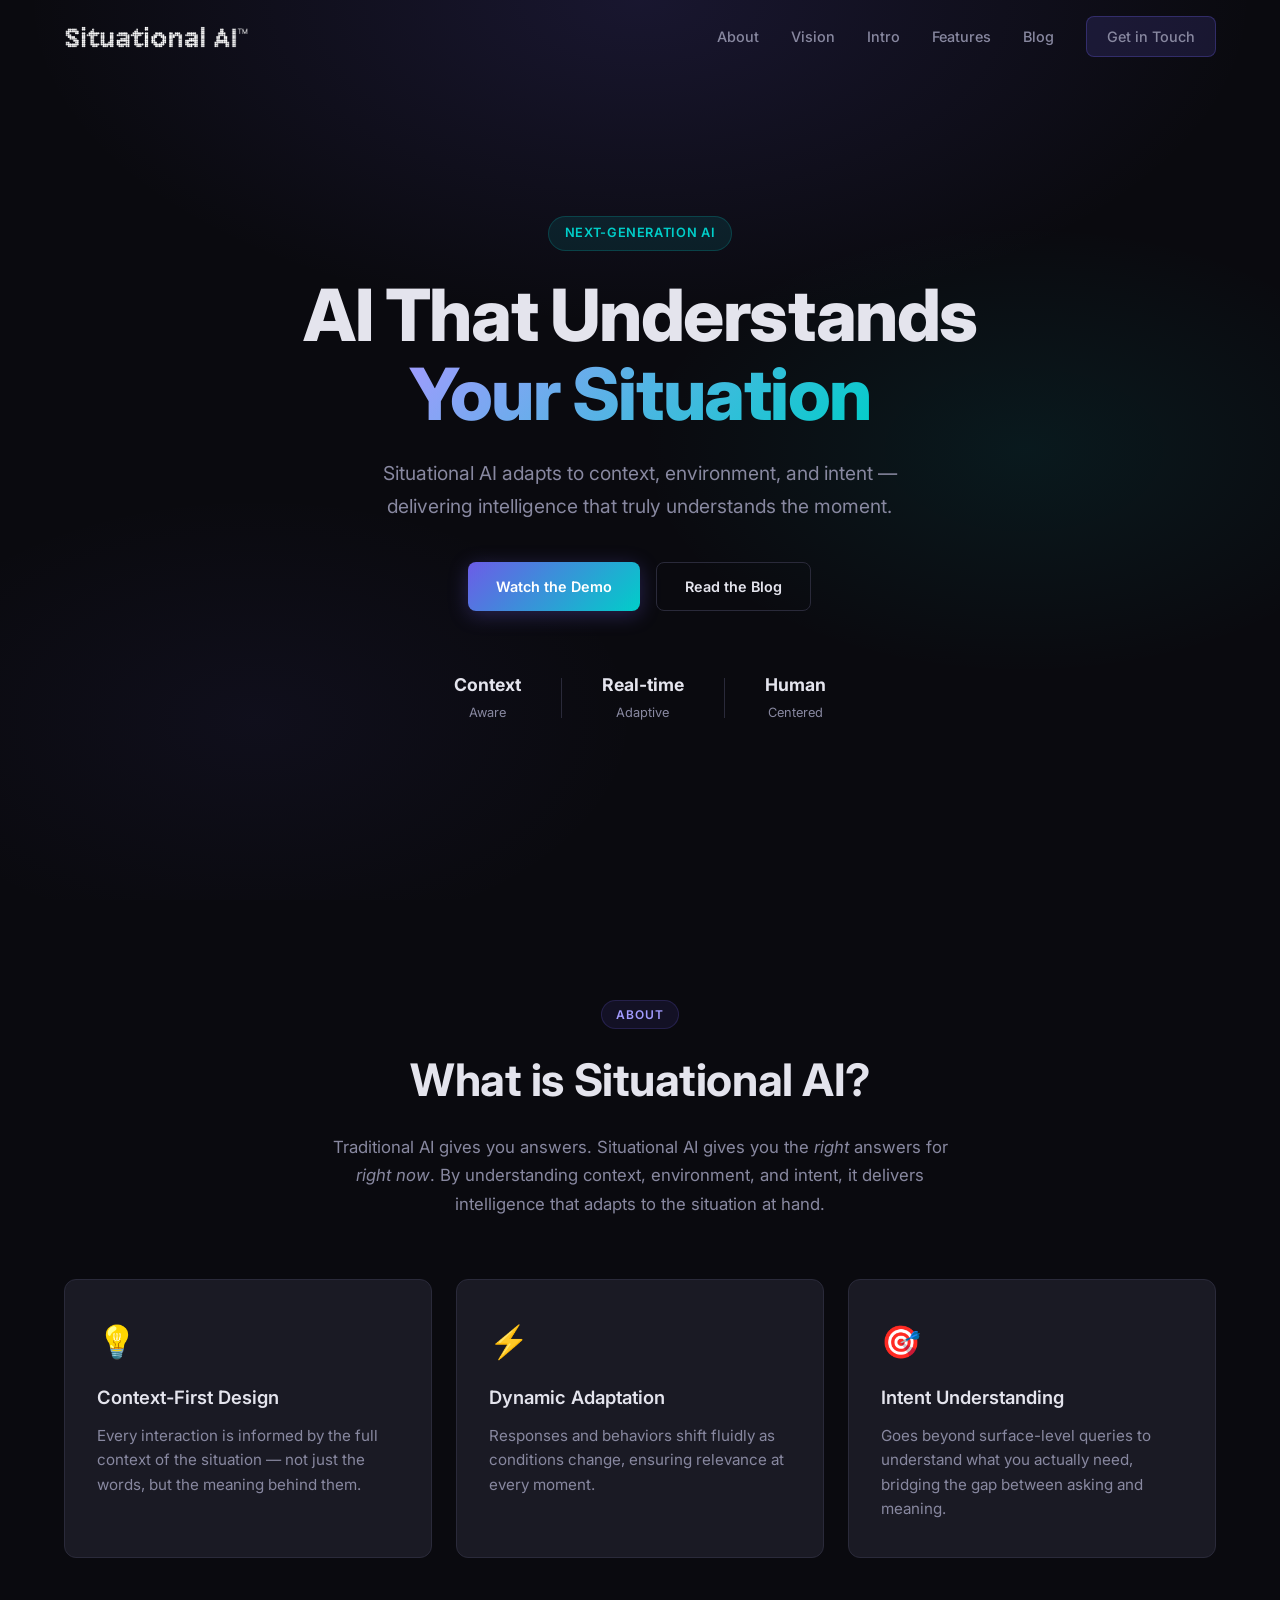
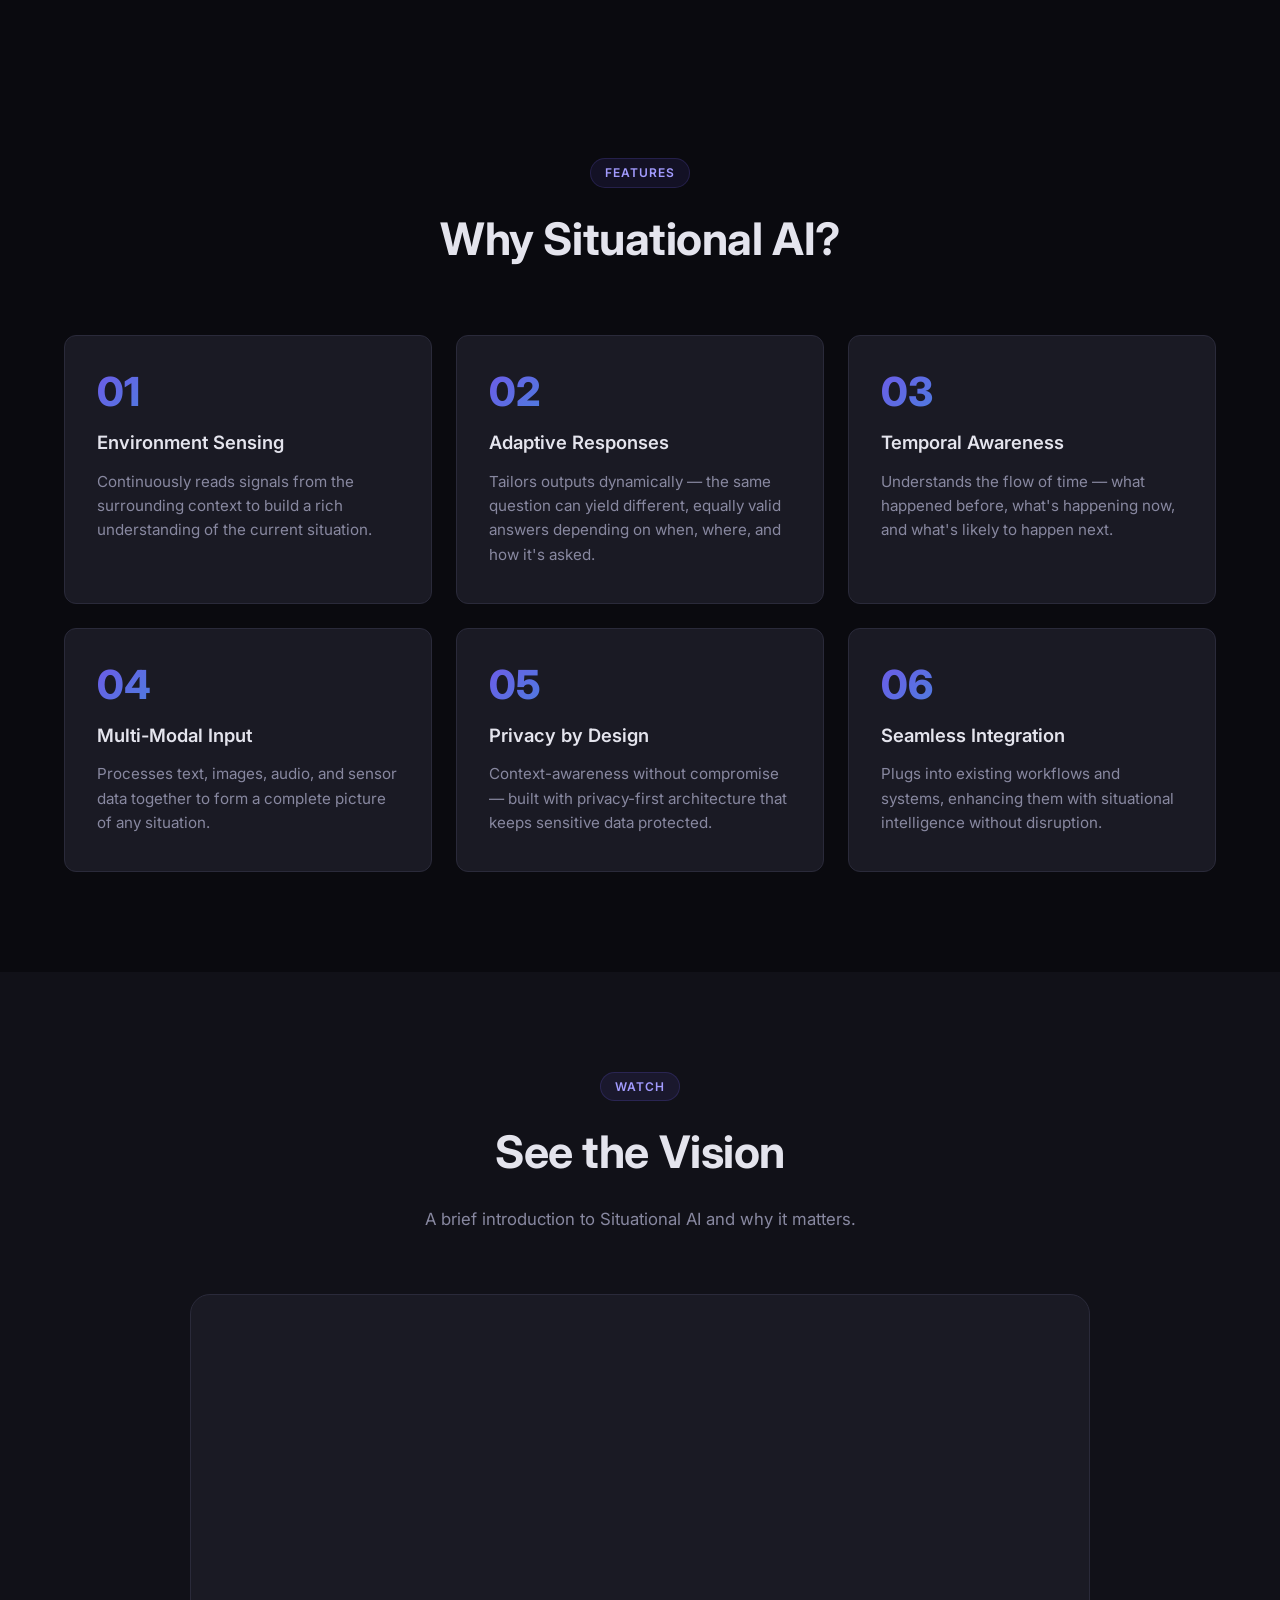
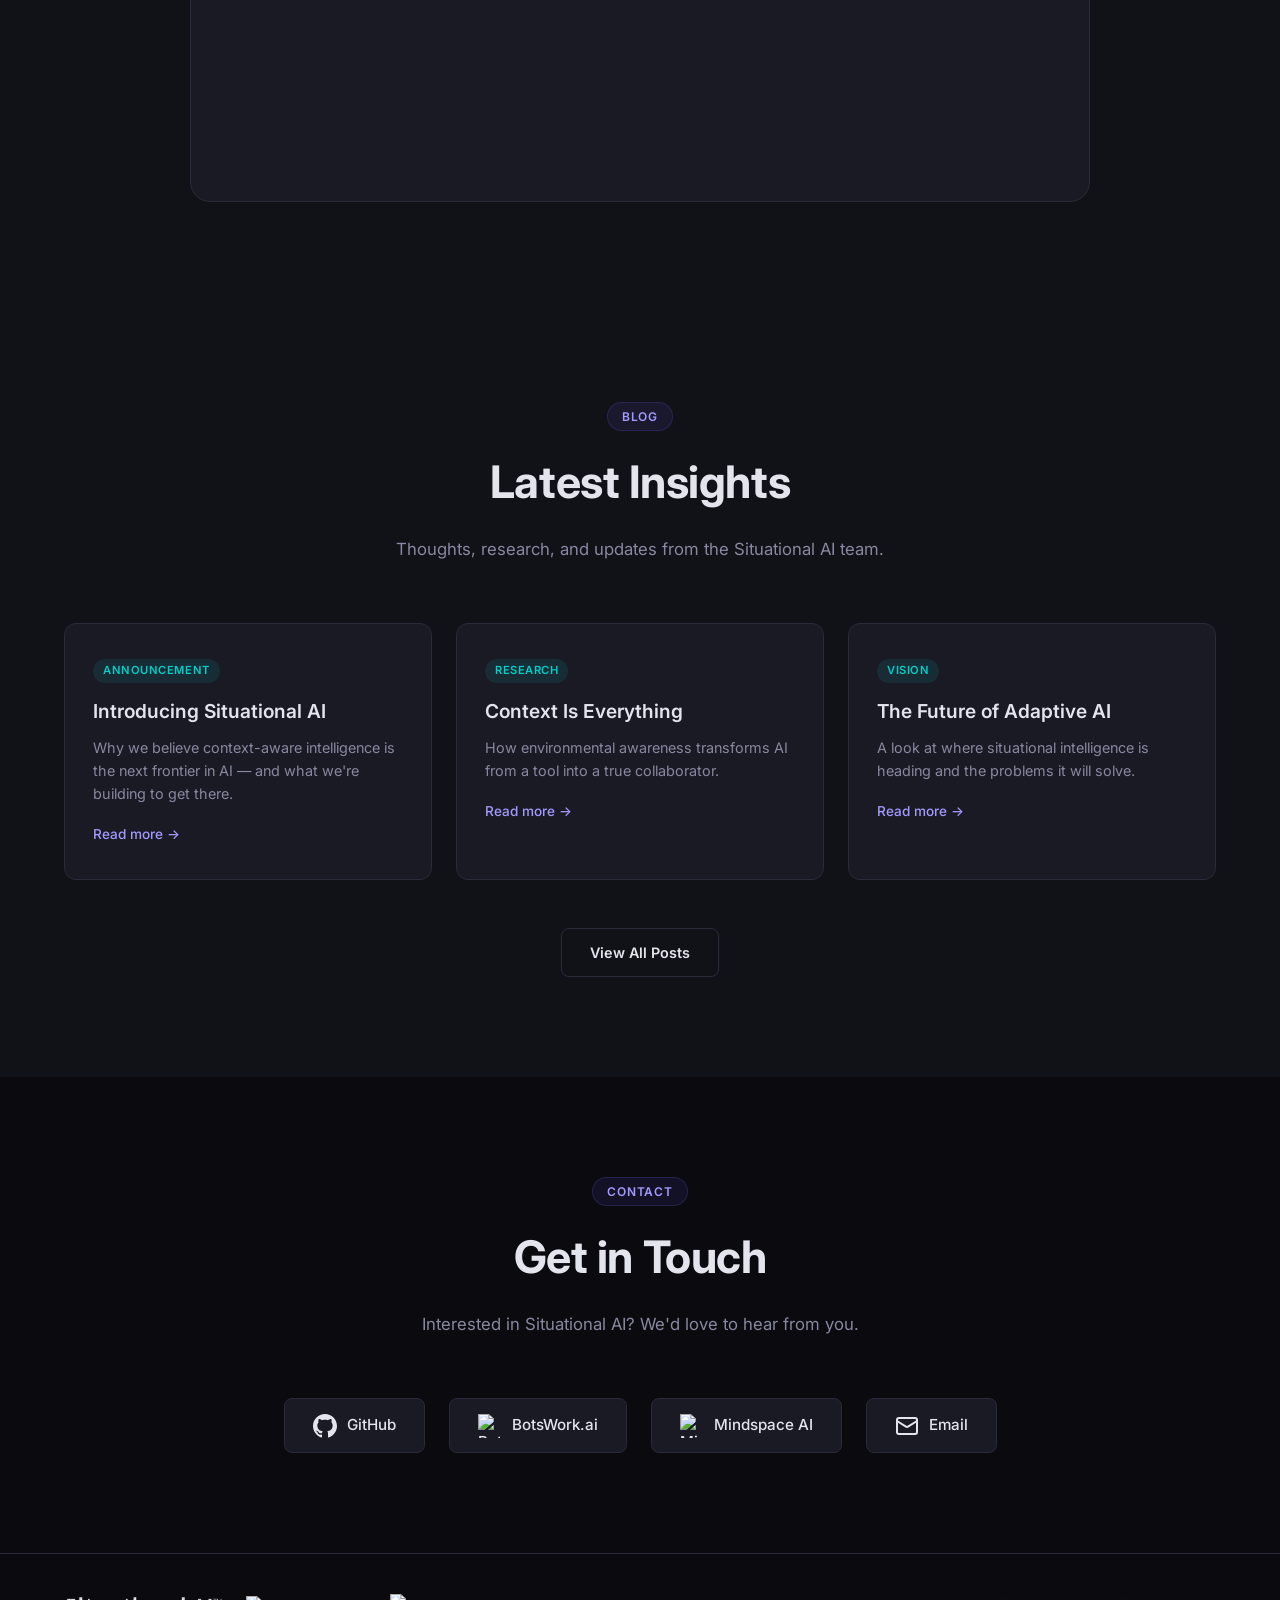
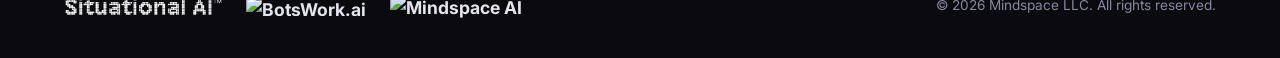
==== commit e91d0266: "Switch to Situational AI TM logo across all pages" ====
--- a/index.html
+++ b/index.html
@@ -16,7 +16,7 @@
   <nav class="navbar" id="navbar">
     <div class="container nav-container">
       <a href="index.html" class="nav-logo">
-        <img src="assets/images/situational-ai-logo.jpeg" alt="Situational AI" style="height: 28px; border-radius: 4px;">
+        <img src="assets/images/situational-ai-logo.png" alt="Situational AI" style="height: 28px; border-radius: 4px;">
       </a>
       <button class="nav-toggle" id="navToggle" aria-label="Toggle navigation">
         <span></span><span></span><span></span>
@@ -97,12 +97,54 @@
     </div>
   </section>
 
+  <!-- Features Section -->
+  <section class="section" id="features">
+    <div class="container">
+      <div class="section-header">
+        <span class="section-tag">Features</span>
+        <h2>Why Situational AI?</h2>
+      </div>
+      <div class="features-grid">
+        <div class="feature-card">
+          <div class="feature-number">01</div>
+          <h3>Environment Sensing</h3>
+          <p>Continuously reads signals from the surrounding context to build a rich understanding of the current situation.</p>
+        </div>
+        <div class="feature-card">
+          <div class="feature-number">02</div>
+          <h3>Adaptive Responses</h3>
+          <p>Tailors outputs dynamically — the same question can yield different, equally valid answers depending on when, where, and how it's asked.</p>
+        </div>
+        <div class="feature-card">
+          <div class="feature-number">03</div>
+          <h3>Temporal Awareness</h3>
+          <p>Understands the flow of time — what happened before, what's happening now, and what's likely to happen next.</p>
+        </div>
+        <div class="feature-card">
+          <div class="feature-number">04</div>
+          <h3>Multi-Modal Input</h3>
+          <p>Processes text, images, audio, and sensor data together to form a complete picture of any situation.</p>
+        </div>
+        <div class="feature-card">
+          <div class="feature-number">05</div>
+          <h3>Privacy by Design</h3>
+          <p>Context-awareness without compromise — built with privacy-first architecture that keeps sensitive data protected.</p>
+        </div>
+        <div class="feature-card">
+          <div class="feature-number">06</div>
+          <h3>Seamless Integration</h3>
+          <p>Plugs into existing workflows and systems, enhancing them with situational intelligence without disruption.</p>
+        </div>
+      </div>
+    </div>
+  </section>
+
   <!-- Video Section -->
   <section class="section section-dark" id="video">
     <div class="container">
       <div class="section-header">
-        <span class="section-tag">Introduction</span>
-        <h2>What is Situational AI?</h2>
+        <span class="section-tag">Watch</span>
+        <h2>See the Vision</h2>
         <p class="section-subtitle">
           A brief introduction to Situational AI and why it matters.
         </p>
@@ -119,48 +161,6 @@
             allowfullscreen
             style="position: absolute; inset: 0;"
           ></iframe>
-        </div>
-      </div>
-    </div>
-  </section>
-
-  <!-- Features Section -->
-  <section class="section" id="features">
-    <div class="container">
-      <div class="section-header">
-        <span class="section-tag">Features</span>
-        <h2>Why Situational AI?</h2>
-      </div>
-      <div class="features-grid">
-        <div class="feature-card">
-          <div class="feature-number">01</div>
-          <h3>Environment Sensing</h3>
-          <p>Continuously reads signals from the surrounding context to build a rich understanding of the current situation.</p>
-        </div>
-        <div class="feature-card">
-          <div class="feature-number">02</div>
-          <h3>Adaptive Responses</h3>
-          <p>Tailors outputs dynamically — the same question can yield different, equally valid answers depending on when, where, and how it's asked.</p>
-        </div>
-        <div class="feature-card">
-          <div class="feature-number">03</div>
-          <h3>Temporal Awareness</h3>
-          <p>Understands the flow of time — what happened before, what's happening now, and what's likely to happen next.</p>
-        </div>
-        <div class="feature-card">
-          <div class="feature-number">04</div>
-          <h3>Multi-Modal Input</h3>
-          <p>Processes text, images, audio, and sensor data together to form a complete picture of any situation.</p>
-        </div>
-        <div class="feature-card">
-          <div class="feature-number">05</div>
-          <h3>Privacy by Design</h3>
-          <p>Context-awareness without compromise — built with privacy-first architecture that keeps sensitive data protected.</p>
-        </div>
-        <div class="feature-card">
-          <div class="feature-number">06</div>
-          <h3>Seamless Integration</h3>
-          <p>Plugs into existing workflows and systems, enhancing them with situational intelligence without disruption.</p>
         </div>
       </div>
     </div>
@@ -212,15 +212,19 @@
           </p>
         </div>
         <div class="contact-links">
-          <a href="https://github.com" class="contact-link" target="_blank" rel="noopener">
+          <a href="https://github.com/MindspaceAICoE" class="contact-link" target="_blank" rel="noopener">
             <svg width="24" height="24" viewBox="0 0 24 24" fill="currentColor"><path d="M12 0c-6.626 0-12 5.373-12 12 0 5.302 3.438 9.8 8.207 11.387.599.111.793-.261.793-.577v-2.234c-3.338.726-4.033-1.416-4.033-1.416-.546-1.387-1.333-1.756-1.333-1.756-1.089-.745.083-.729.083-.729 1.205.084 1.839 1.237 1.839 1.237 1.07 1.834 2.807 1.304 3.492.997.107-.775.418-1.305.762-1.604-2.665-.305-5.467-1.334-5.467-5.931 0-1.311.469-2.381 1.236-3.221-.124-.303-.535-1.524.117-3.176 0 0 1.008-.322 3.301 1.23.957-.266 1.983-.399 3.003-.404 1.02.005 2.047.138 3.006.404 2.291-1.552 3.297-1.23 3.297-1.23.653 1.653.242 2.874.118 3.176.77.84 1.235 1.911 1.235 3.221 0 4.609-2.807 5.624-5.479 5.921.43.372.823 1.102.823 2.222v3.293c0 .319.192.694.801.576 4.765-1.589 8.199-6.086 8.199-11.386 0-6.627-5.373-12-12-12z"/></svg>
             GitHub
           </a>
-          <a href="https://twitter.com" class="contact-link" target="_blank" rel="noopener">
-            <svg width="24" height="24" viewBox="0 0 24 24" fill="currentColor"><path d="M18.244 2.25h3.308l-7.227 8.26 8.502 11.24H16.17l-5.214-6.817L4.99 21.75H1.68l7.73-8.835L1.254 2.25H8.08l4.713 6.231zm-1.161 17.52h1.833L7.084 4.126H5.117z"/></svg>
-            Twitter / X
-          </a>
-          <a href="mailto:hello@situational.ai" class="contact-link">
+          <a href="https://www.botswork.ai" class="contact-link" target="_blank" rel="noopener">
+            <img src="assets/images/botswork-icon.png" alt="BotsWork.ai" style="width: 24px; height: 24px; object-fit: contain;">
+            BotsWork.ai
+          </a>
+          <a href="https://mindspaceaicoe.github.io/" class="contact-link" target="_blank" rel="noopener">
+            <img src="assets/images/mindspace-ai-icon.png" alt="Mindspace AI" style="width: 24px; height: 24px; object-fit: contain;">
+            Mindspace AI
+          </a>
+          <a href="mailto:prasad@mindspaceai.com" class="contact-link">
             <svg width="24" height="24" viewBox="0 0 24 24" fill="none" stroke="currentColor" stroke-width="2" stroke-linecap="round" stroke-linejoin="round"><rect x="2" y="4" width="20" height="16" rx="2"/><path d="m22 7-8.97 5.7a1.94 1.94 0 0 1-2.06 0L2 7"/></svg>
             Email
           </a>
@@ -233,8 +237,10 @@
   <footer class="footer">
     <div class="container">
       <div class="footer-content">
-        <div class="footer-logo">
-          <img src="assets/images/situational-ai-logo.jpeg" alt="Situational AI" style="height: 24px; border-radius: 4px;">
+        <div class="footer-logo" style="display: flex; align-items: center; gap: 24px;">
+          <a href="index.html"><img src="assets/images/situational-ai-logo.png" alt="Situational AI" style="height: 24px; border-radius: 4px;"></a>
+          <a href="https://www.botswork.ai" target="_blank" rel="noopener"><img src="assets/images/botswork-icon.png" alt="BotsWork.ai" style="height: 20px;"></a>
+          <a href="https://mindspaceaicoe.github.io/" target="_blank" rel="noopener"><img src="assets/images/mindspace-ai-icon.png" alt="Mindspace AI" style="height: 24px;"></a>
         </div>
         <p class="footer-text">&copy; 2026 Mindspace LLC. All rights reserved.</p>
       </div>
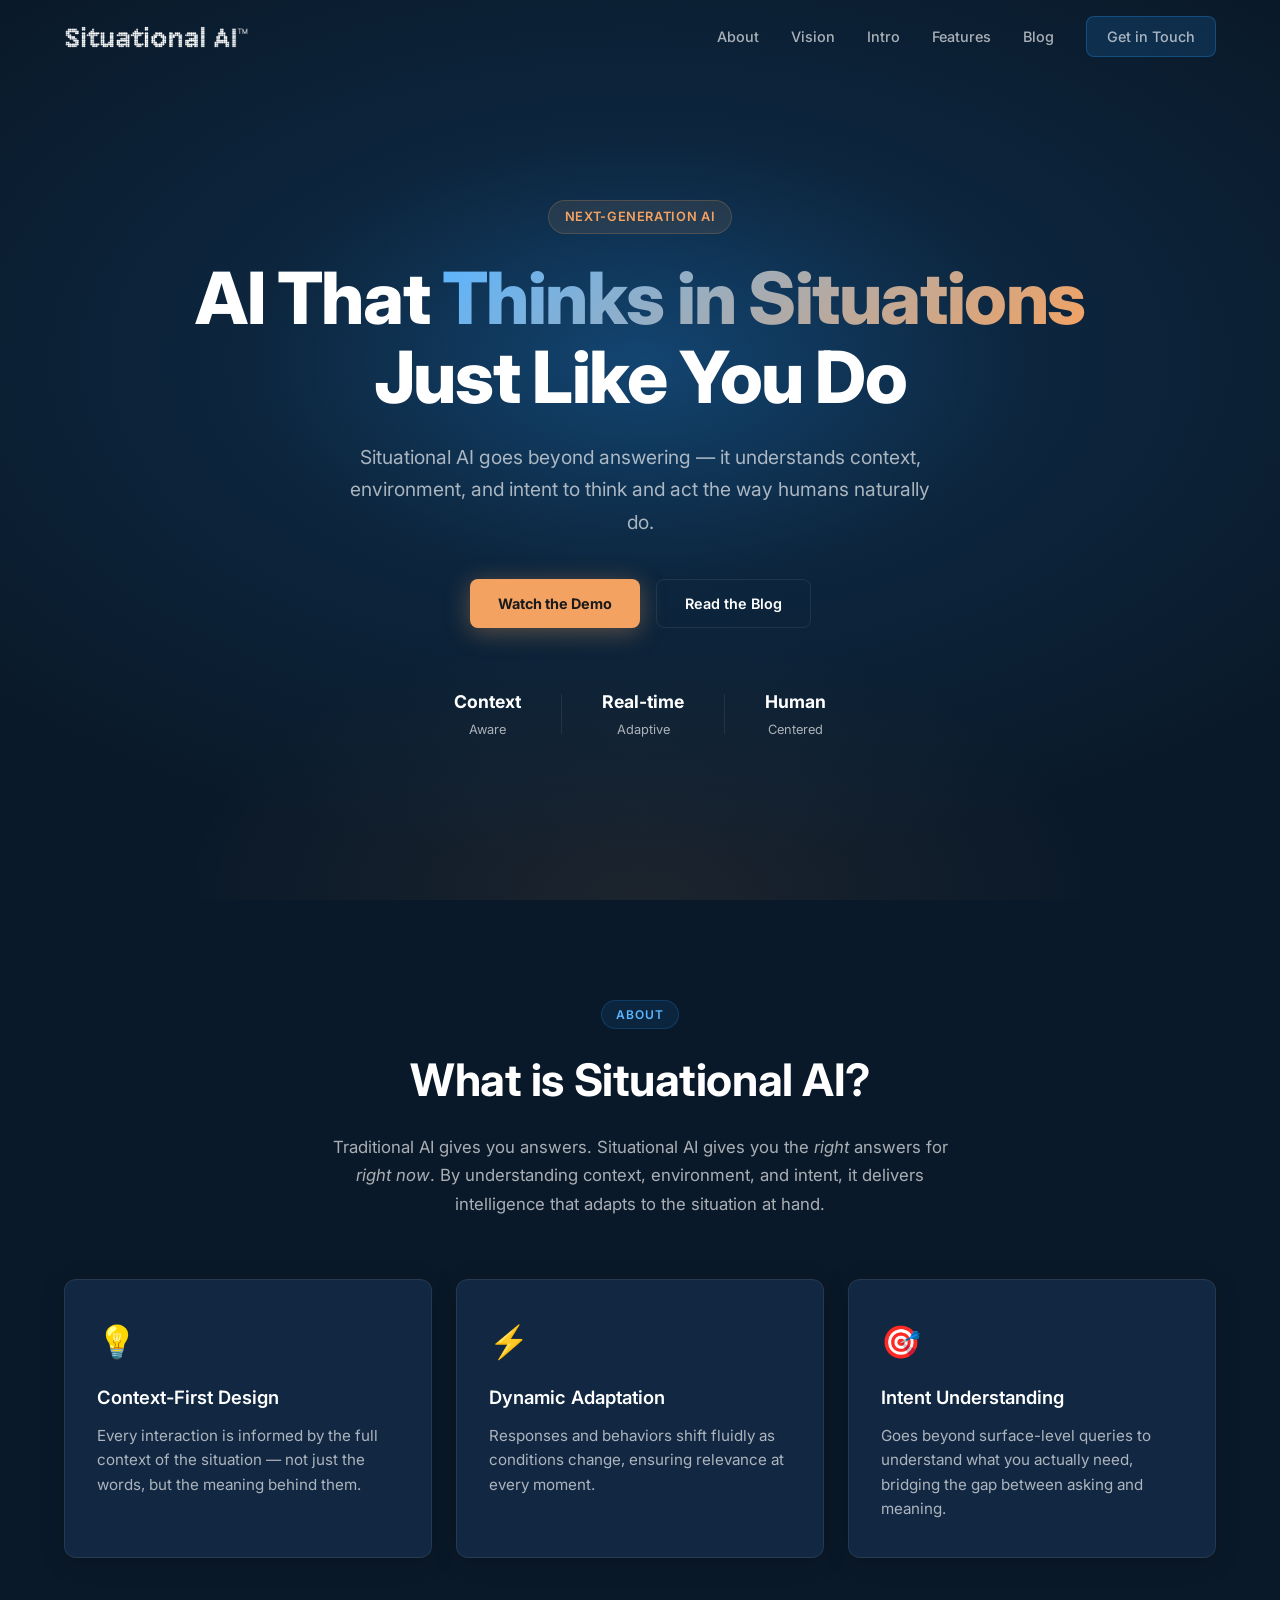
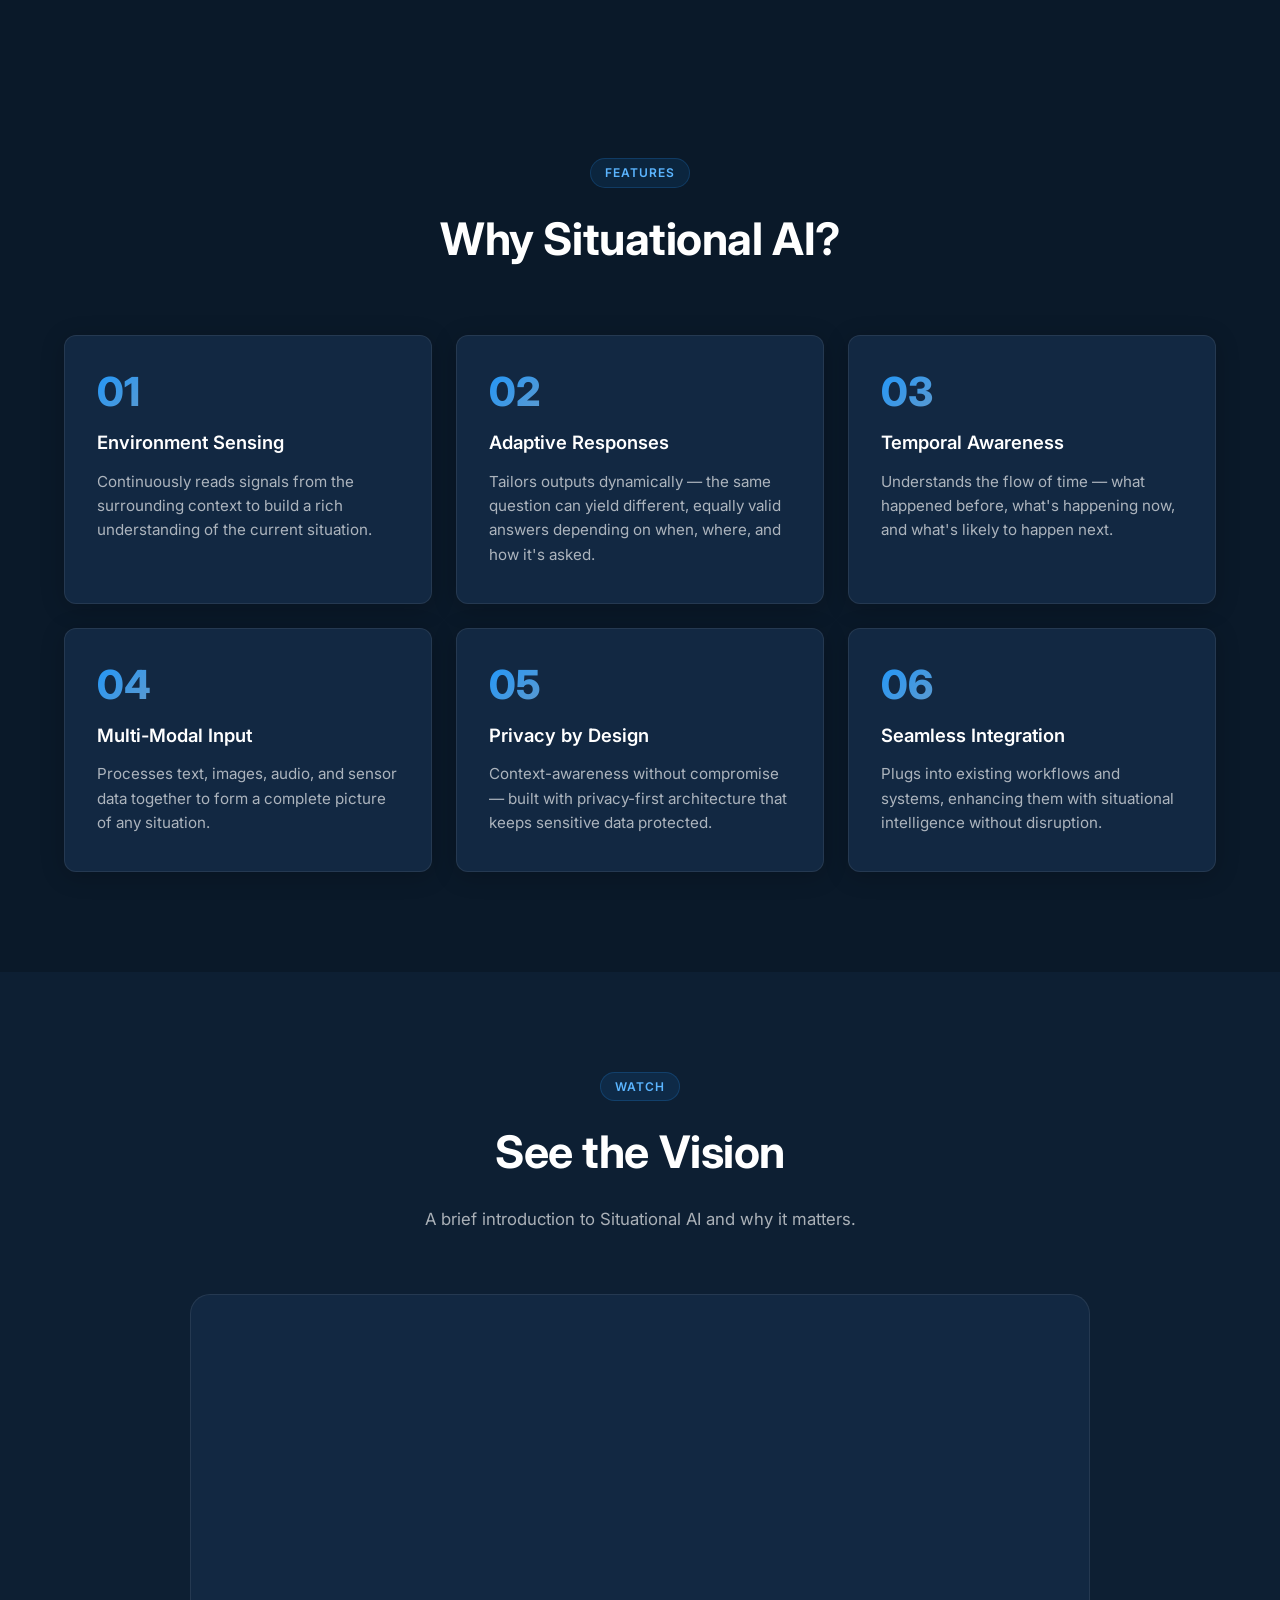
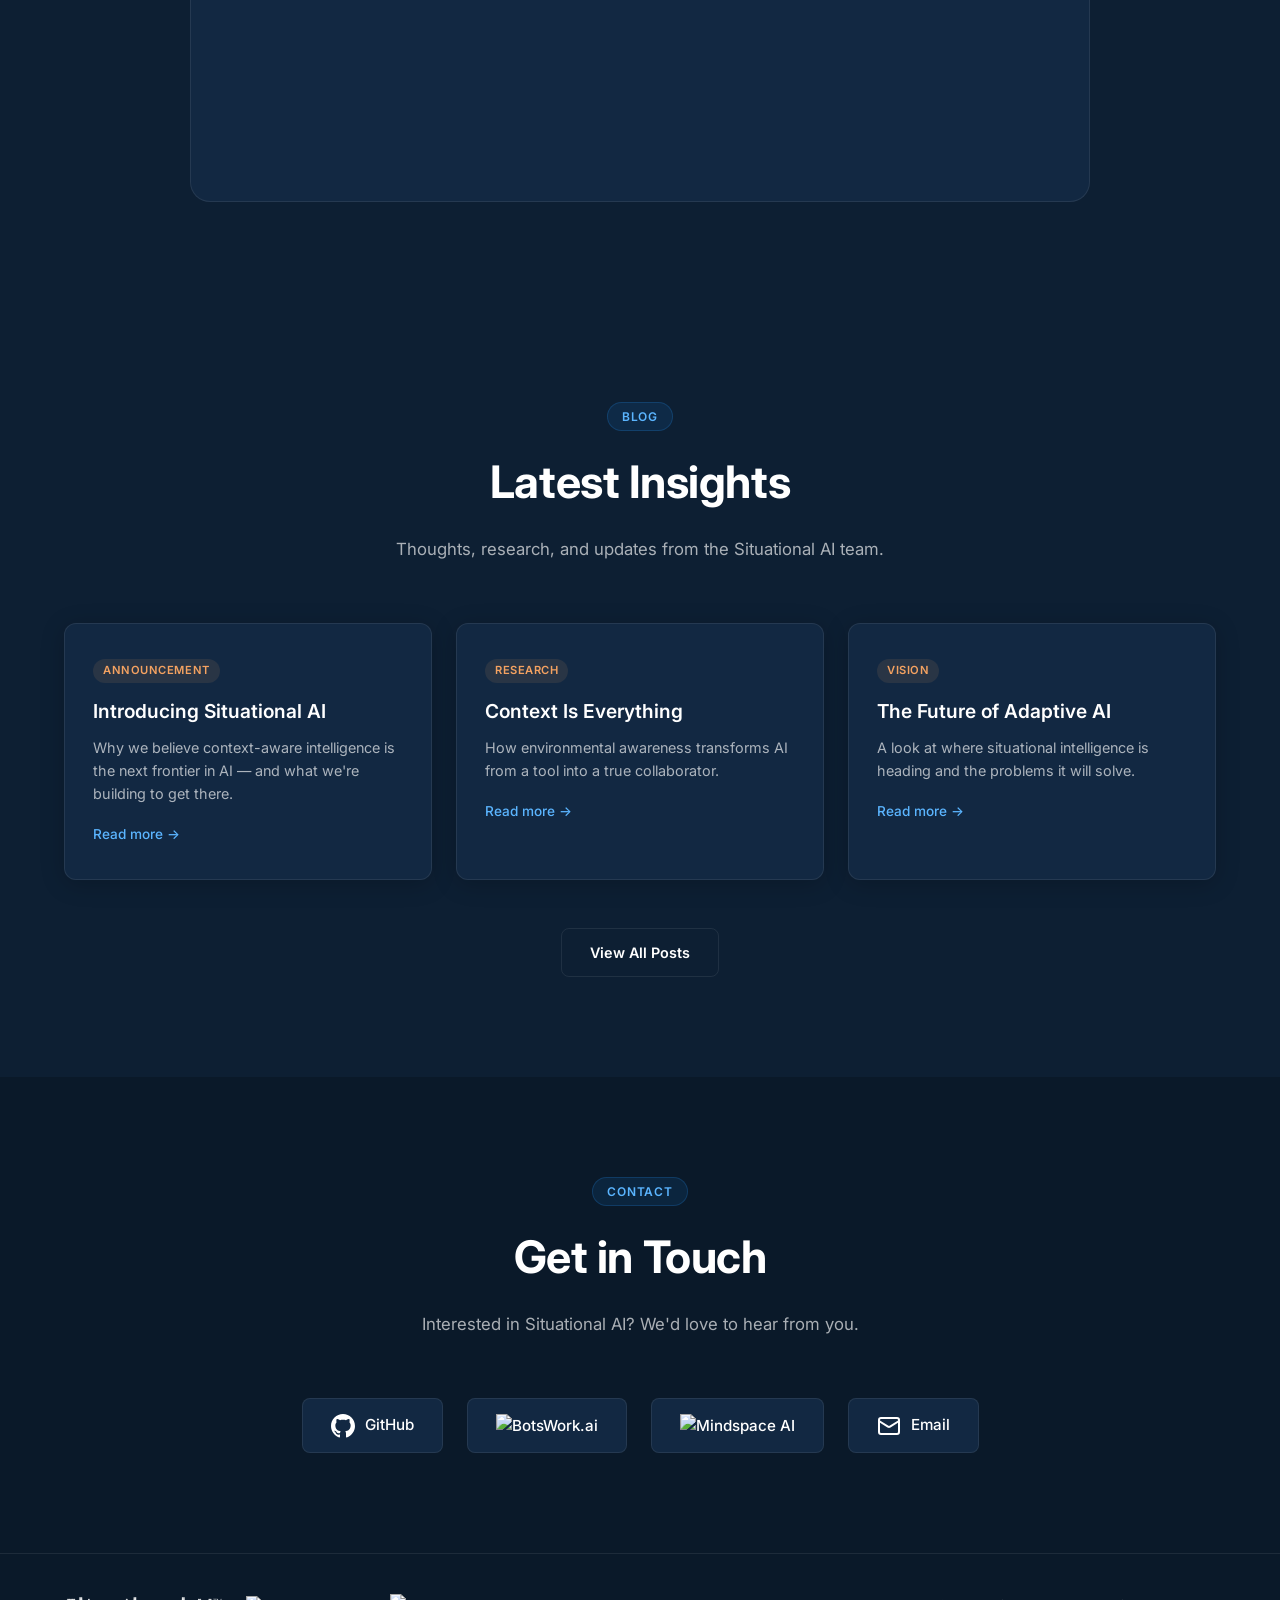
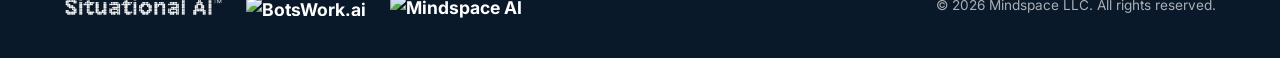
==== commit 54237fb9: "Update hero headline: AI That Thinks in Situations Just Like You Do" ====
--- a/index.html
+++ b/index.html
@@ -37,10 +37,10 @@
     <div class="hero-bg"></div>
     <div class="container hero-content">
       <div class="hero-badge">Next-Generation AI</div>
-      <h1>AI That Understands <br><span class="gradient-text">Your Situation</span></h1>
+      <h1>AI That <span class="gradient-text">Thinks in Situations</span> <br>Just Like You Do</h1>
       <p class="hero-subtitle">
-        Situational AI adapts to context, environment, and intent — delivering
-        intelligence that truly understands the moment.
+        Situational AI goes beyond answering — it understands context, environment, and intent
+        to think and act the way humans naturally do.
       </p>
       <div class="hero-actions">
         <a href="#video" class="btn btn-primary">Watch the Demo</a>
@@ -217,12 +217,10 @@
             GitHub
           </a>
           <a href="https://www.botswork.ai" class="contact-link" target="_blank" rel="noopener">
-            <img src="assets/images/botswork-icon.png" alt="BotsWork.ai" style="width: 24px; height: 24px; object-fit: contain;">
-            BotsWork.ai
+            <img src="assets/images/botswork-icon.png" alt="BotsWork.ai" style="height: 24px; object-fit: contain;">
           </a>
           <a href="https://mindspaceaicoe.github.io/" class="contact-link" target="_blank" rel="noopener">
-            <img src="assets/images/mindspace-ai-icon.png" alt="Mindspace AI" style="width: 24px; height: 24px; object-fit: contain;">
-            Mindspace AI
+            <img src="assets/images/mindspace-ai-icon.png" alt="Mindspace AI" style="height: 24px; object-fit: contain;">
           </a>
           <a href="mailto:prasad@mindspaceai.com" class="contact-link">
             <svg width="24" height="24" viewBox="0 0 24 24" fill="none" stroke="currentColor" stroke-width="2" stroke-linecap="round" stroke-linejoin="round"><rect x="2" y="4" width="20" height="16" rx="2"/><path d="m22 7-8.97 5.7a1.94 1.94 0 0 1-2.06 0L2 7"/></svg>
--- a/assets/css/style.css
+++ b/assets/css/style.css
@@ -3,19 +3,19 @@
    ============================================ */
 
 :root {
-  --color-bg: #0a0a0f;
-  --color-bg-alt: #111118;
-  --color-surface: #1a1a24;
-  --color-surface-hover: #22222e;
-  --color-border: #2a2a3a;
-  --color-text: #e4e4ed;
-  --color-text-muted: #8888a0;
-  --color-primary: #6c5ce7;
-  --color-primary-light: #a29bfe;
-  --color-accent: #00cec9;
-  --color-accent-light: #55efc4;
-  --color-gradient-start: #6c5ce7;
-  --color-gradient-end: #00cec9;
+  --color-bg: #0a1929;
+  --color-bg-alt: #0d1f33;
+  --color-surface: #122842;
+  --color-surface-hover: #173354;
+  --color-border: rgba(255, 255, 255, 0.08);
+  --color-text: #ffffff;
+  --color-text-muted: rgba(255, 255, 255, 0.65);
+  --color-primary: #2397f8;
+  --color-primary-light: #5bb5ff;
+  --color-accent: #f4a261;
+  --color-accent-light: #f7b885;
+  --color-gradient-start: #2397f8;
+  --color-gradient-end: #f4a261;
   --font-family: 'Inter', -apple-system, BlinkMacSystemFont, 'Segoe UI', sans-serif;
   --radius: 12px;
   --radius-sm: 8px;
@@ -155,13 +155,15 @@
 }
 
 .btn-primary {
-  background: linear-gradient(135deg, var(--color-gradient-start), var(--color-gradient-end));
-  color: #fff;
-  box-shadow: 0 4px 20px rgba(108, 92, 231, 0.3);
+  background: var(--color-accent);
+  color: #1a1a1a;
+  box-shadow: 0 4px 24px rgba(244, 162, 97, 0.35);
+  font-weight: 700;
 }
 
 .btn-primary:hover {
-  box-shadow: 0 6px 30px rgba(108, 92, 231, 0.5);
+  background: var(--color-accent-light);
+  box-shadow: 0 8px 36px rgba(244, 162, 97, 0.5);
   transform: translateY(-2px);
 }
 
@@ -174,19 +176,19 @@
 .btn-outline:hover {
   border-color: var(--color-primary);
   color: var(--color-primary-light);
-  background: rgba(108, 92, 231, 0.08);
+  background: rgba(35, 151, 248, 0.08);
 }
 
 .btn-nav {
   padding: 8px 20px;
-  background: rgba(108, 92, 231, 0.15);
+  background: rgba(35, 151, 248, 0.15);
   color: var(--color-primary-light);
-  border: 1px solid rgba(108, 92, 231, 0.3);
+  border: 1px solid rgba(35, 151, 248, 0.3);
   border-radius: var(--radius-sm);
 }
 
 .btn-nav:hover {
-  background: rgba(108, 92, 231, 0.25);
+  background: rgba(35, 151, 248, 0.25);
   color: #fff !important;
 }
 
@@ -213,9 +215,8 @@
   position: absolute;
   inset: 0;
   background:
-    radial-gradient(ellipse 80% 60% at 50% 0%, rgba(108, 92, 231, 0.15) 0%, transparent 60%),
-    radial-gradient(ellipse 60% 50% at 80% 50%, rgba(0, 206, 201, 0.08) 0%, transparent 50%),
-    radial-gradient(ellipse 60% 50% at 20% 80%, rgba(108, 92, 231, 0.06) 0%, transparent 50%);
+    radial-gradient(ellipse 100% 80% at 50% 40%, rgba(35, 151, 248, 0.35) 0%, rgba(35, 151, 248, 0.1) 30%, transparent 70%),
+    radial-gradient(ellipse 60% 50% at 50% 100%, rgba(244, 162, 97, 0.08) 0%, transparent 60%);
   pointer-events: none;
 }
 
@@ -233,8 +234,8 @@
   letter-spacing: 0.05em;
   text-transform: uppercase;
   color: var(--color-accent);
-  background: rgba(0, 206, 201, 0.1);
-  border: 1px solid rgba(0, 206, 201, 0.2);
+  background: rgba(244, 162, 97, 0.1);
+  border: 1px solid rgba(244, 162, 97, 0.2);
   margin-bottom: 24px;
 }
 
@@ -325,8 +326,8 @@
   letter-spacing: 0.08em;
   text-transform: uppercase;
   color: var(--color-primary-light);
-  background: rgba(108, 92, 231, 0.1);
-  border: 1px solid rgba(108, 92, 231, 0.2);
+  background: rgba(35, 151, 248, 0.1);
+  border: 1px solid rgba(35, 151, 248, 0.2);
   margin-bottom: 16px;
 }
 
@@ -365,12 +366,13 @@
   border-radius: var(--radius);
   padding: 36px 32px;
   transition: var(--transition);
+  box-shadow: 0 4px 24px rgba(0, 0, 0, 0.2);
 }
 
 .about-card:hover {
   border-color: var(--color-primary);
-  transform: translateY(-4px);
-  box-shadow: 0 12px 40px rgba(108, 92, 231, 0.1);
+  transform: translateY(-6px);
+  box-shadow: 0 16px 48px rgba(35, 151, 248, 0.2);
 }
 
 .about-icon {
@@ -416,7 +418,7 @@
   align-items: center;
   justify-content: center;
   cursor: pointer;
-  background: linear-gradient(135deg, rgba(108, 92, 231, 0.05), rgba(0, 206, 201, 0.05));
+  background: linear-gradient(135deg, rgba(35, 151, 248, 0.05), rgba(244, 162, 97, 0.05));
 }
 
 .play-button {
@@ -474,7 +476,7 @@
 
 .video-url-input input:focus {
   border-color: var(--color-primary);
-  box-shadow: 0 0 0 3px rgba(108, 92, 231, 0.15);
+  box-shadow: 0 0 0 3px rgba(35, 151, 248, 0.15);
 }
 
 .video-url-input input::placeholder {
@@ -496,12 +498,13 @@
   border: 1px solid var(--color-border);
   border-radius: var(--radius);
   transition: var(--transition);
+  box-shadow: 0 4px 24px rgba(0, 0, 0, 0.2);
 }
 
 .feature-card:hover {
   border-color: var(--color-accent);
-  transform: translateY(-4px);
-  box-shadow: 0 12px 40px rgba(0, 206, 201, 0.08);
+  transform: translateY(-6px);
+  box-shadow: 0 16px 48px rgba(244, 162, 97, 0.15);
 }
 
 .feature-number {
@@ -543,12 +546,13 @@
   border: 1px solid var(--color-border);
   border-radius: var(--radius);
   transition: var(--transition);
+  box-shadow: 0 4px 24px rgba(0, 0, 0, 0.2);
 }
 
 .blog-card:hover {
   border-color: var(--color-primary);
-  transform: translateY(-4px);
-  box-shadow: 0 12px 40px rgba(108, 92, 231, 0.1);
+  transform: translateY(-6px);
+  box-shadow: 0 16px 48px rgba(35, 151, 248, 0.2);
 }
 
 .blog-card-tag {
@@ -560,7 +564,7 @@
   letter-spacing: 0.05em;
   text-transform: uppercase;
   color: var(--color-accent);
-  background: rgba(0, 206, 201, 0.1);
+  background: rgba(244, 162, 97, 0.1);
   margin-bottom: 16px;
 }
 
@@ -613,7 +617,7 @@
 
 .contact-link:hover {
   border-color: var(--color-primary);
-  background: rgba(108, 92, 231, 0.08);
+  background: rgba(35, 151, 248, 0.08);
   transform: translateY(-2px);
 }
 
@@ -765,7 +769,7 @@
   border-left: 3px solid var(--color-primary);
   padding: 16px 24px;
   margin: 32px 0;
-  background: rgba(108, 92, 231, 0.05);
+  background: rgba(35, 151, 248, 0.05);
   border-radius: 0 var(--radius-sm) var(--radius-sm) 0;
 }
 
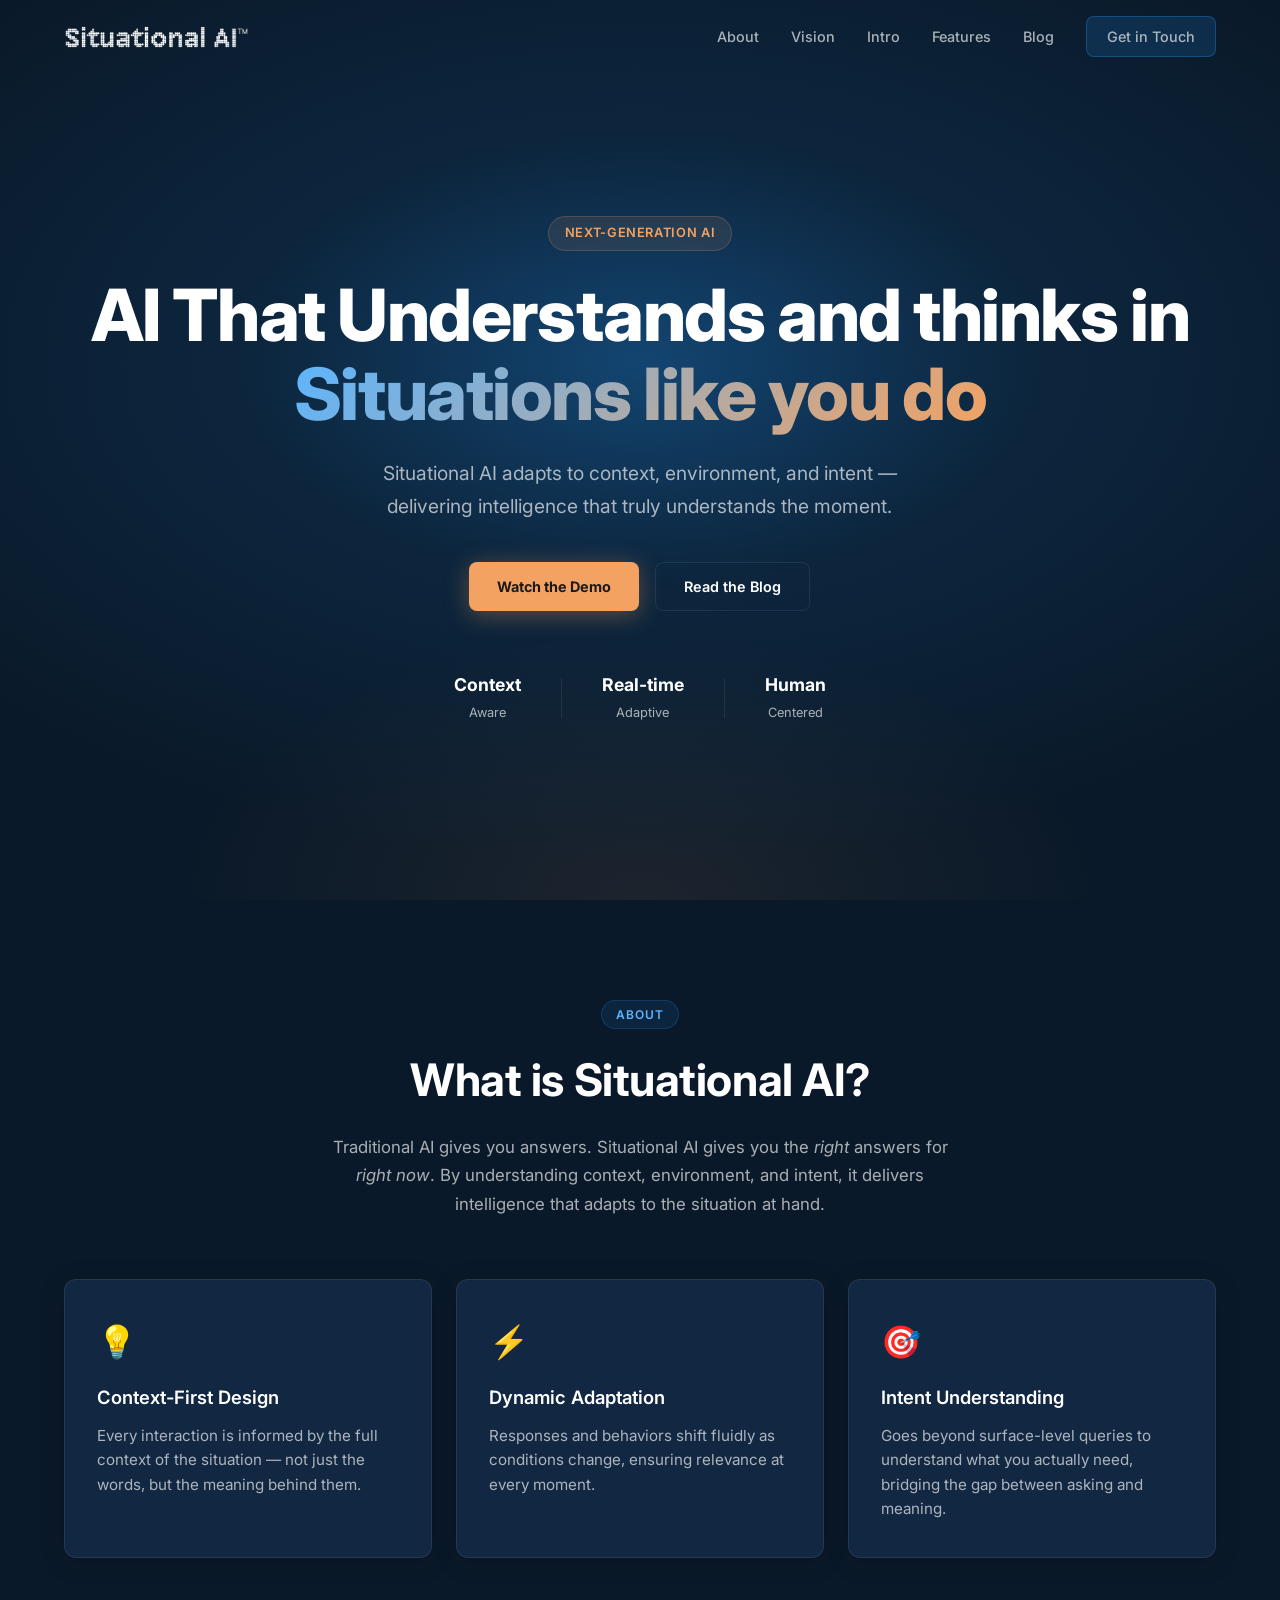
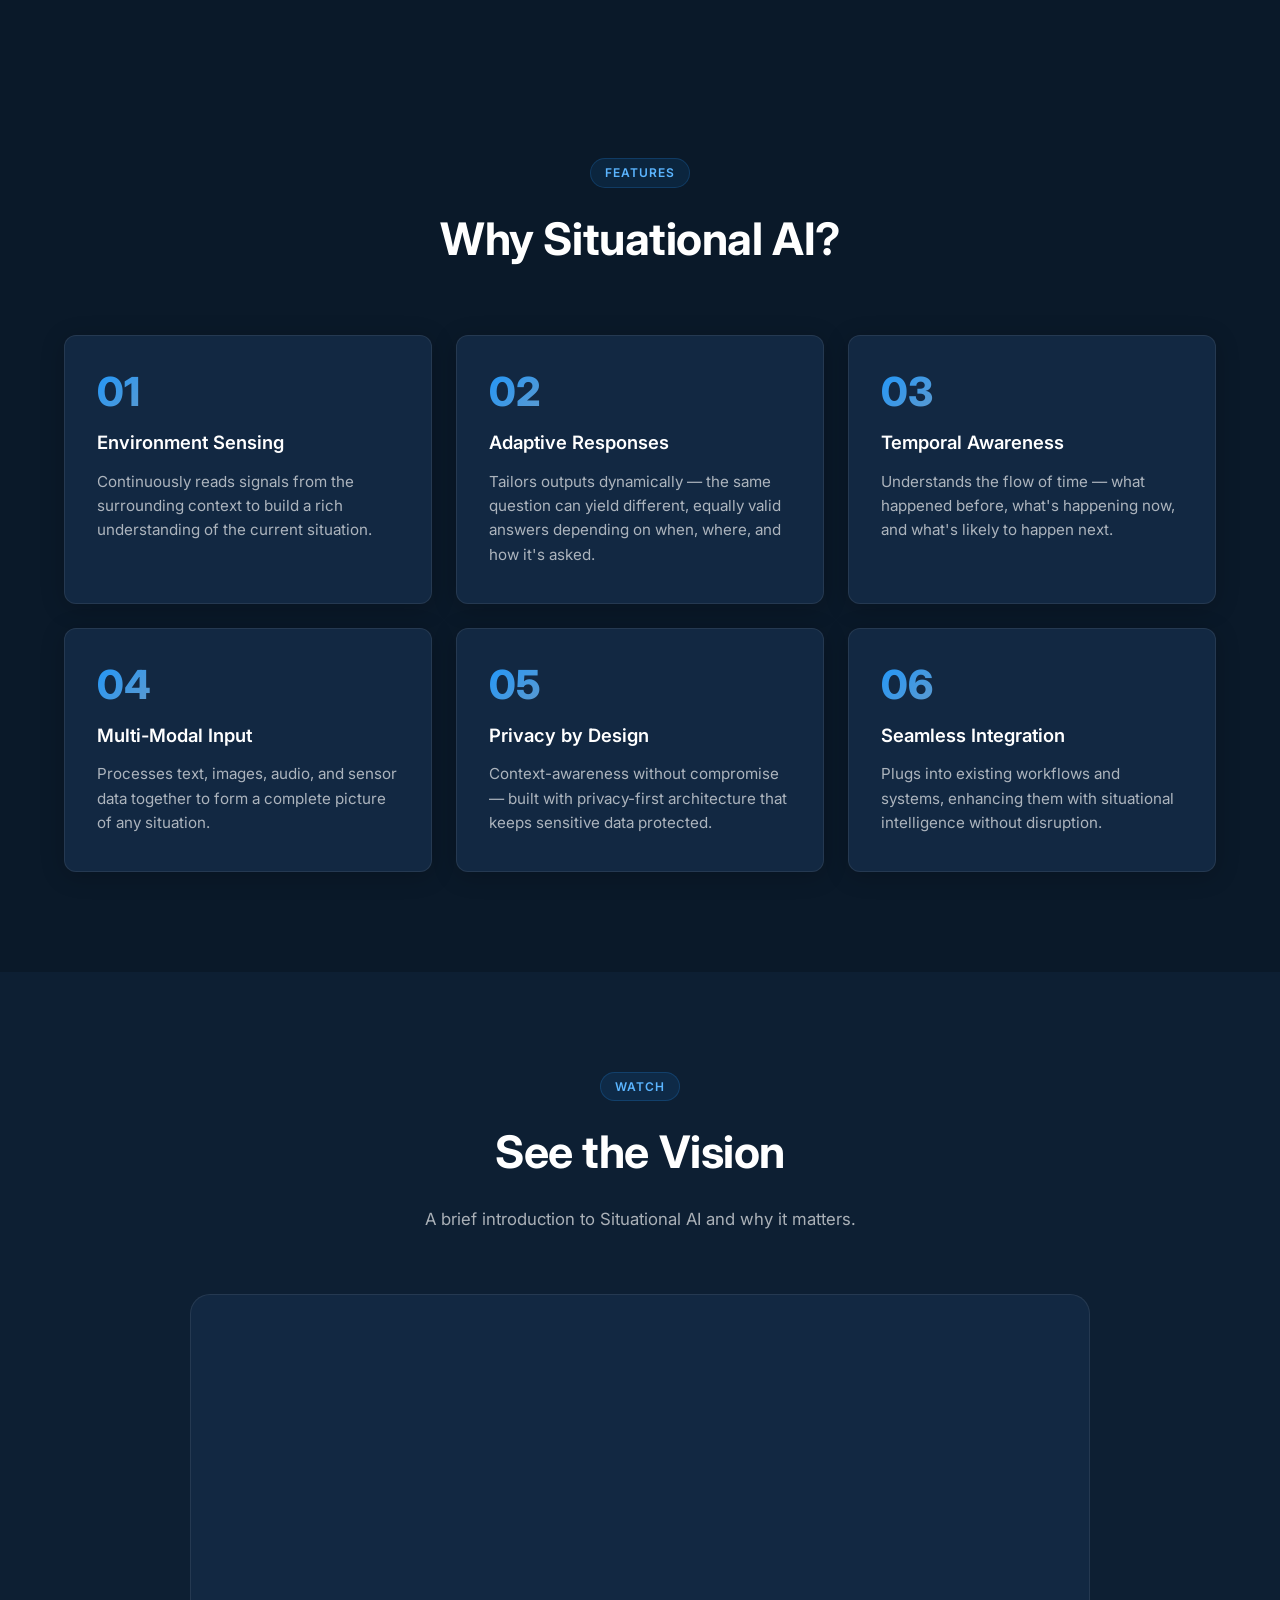
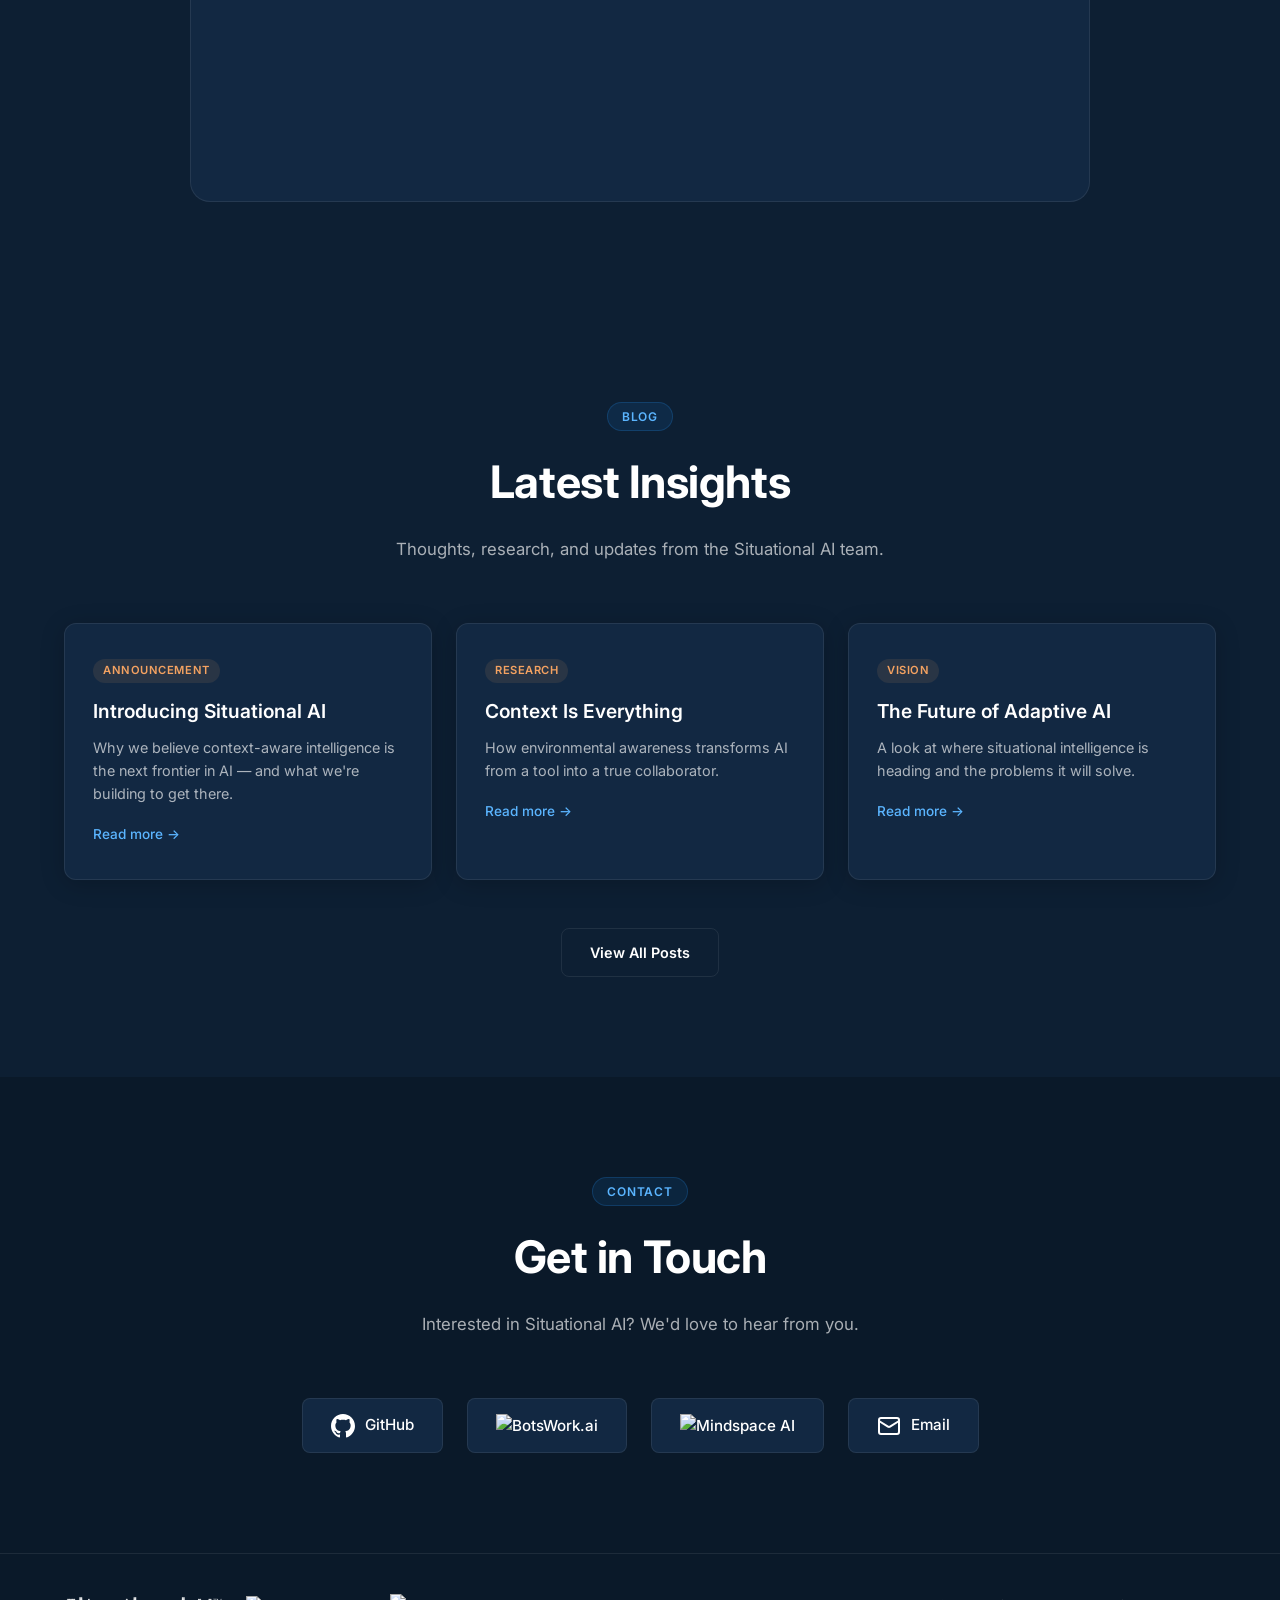
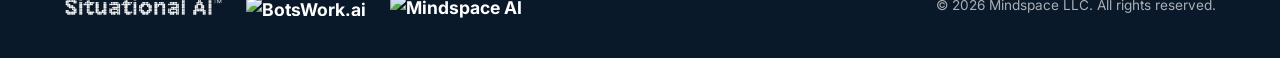
==== commit 74e7aad5: "Revert subtitle to original wording" ====
--- a/index.html
+++ b/index.html
@@ -37,10 +37,10 @@
     <div class="hero-bg"></div>
     <div class="container hero-content">
       <div class="hero-badge">Next-Generation AI</div>
-      <h1>AI That <span class="gradient-text">Thinks in Situations</span> <br>Just Like You Do</h1>
+      <h1>AI That Understands and thinks in <br><span class="gradient-text">Situations like you do</span></h1>
       <p class="hero-subtitle">
-        Situational AI goes beyond answering — it understands context, environment, and intent
-        to think and act the way humans naturally do.
+        Situational AI adapts to context, environment, and intent — delivering
+        intelligence that truly understands the moment.
       </p>
       <div class="hero-actions">
         <a href="#video" class="btn btn-primary">Watch the Demo</a>
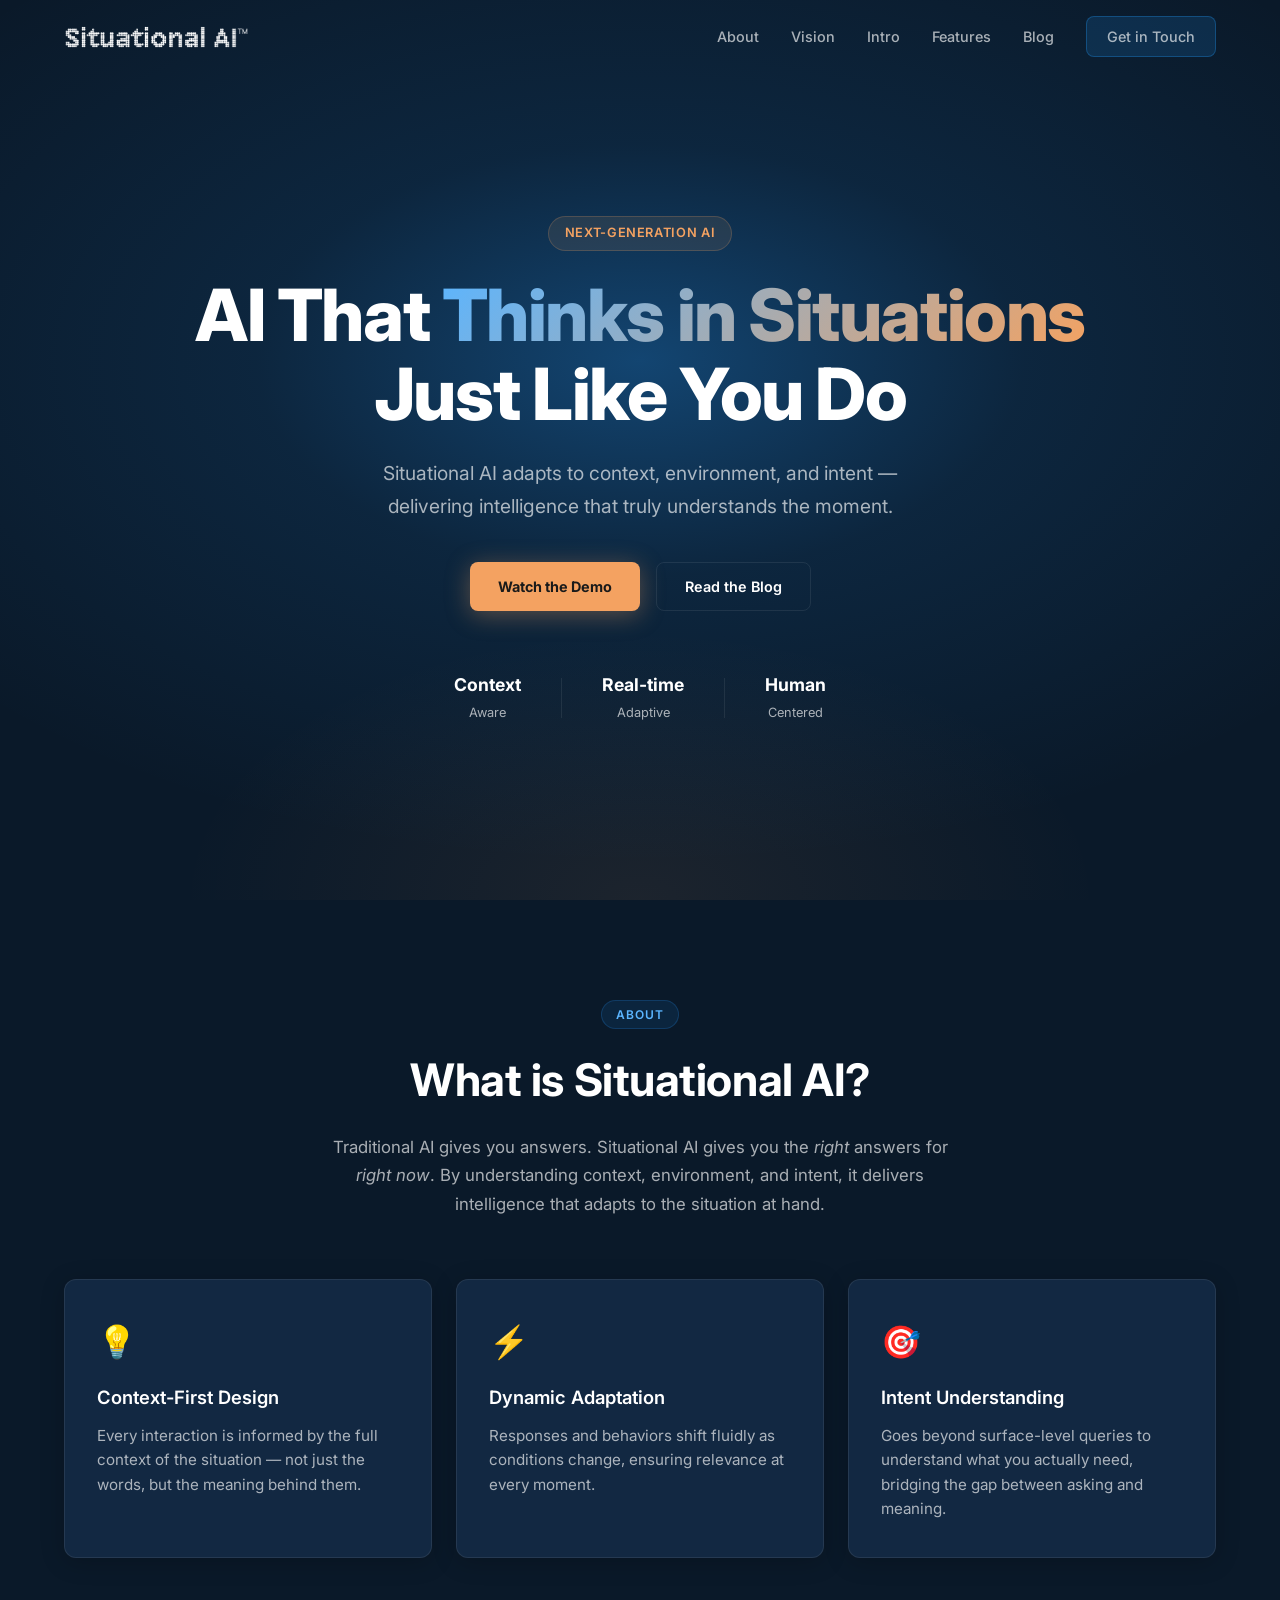
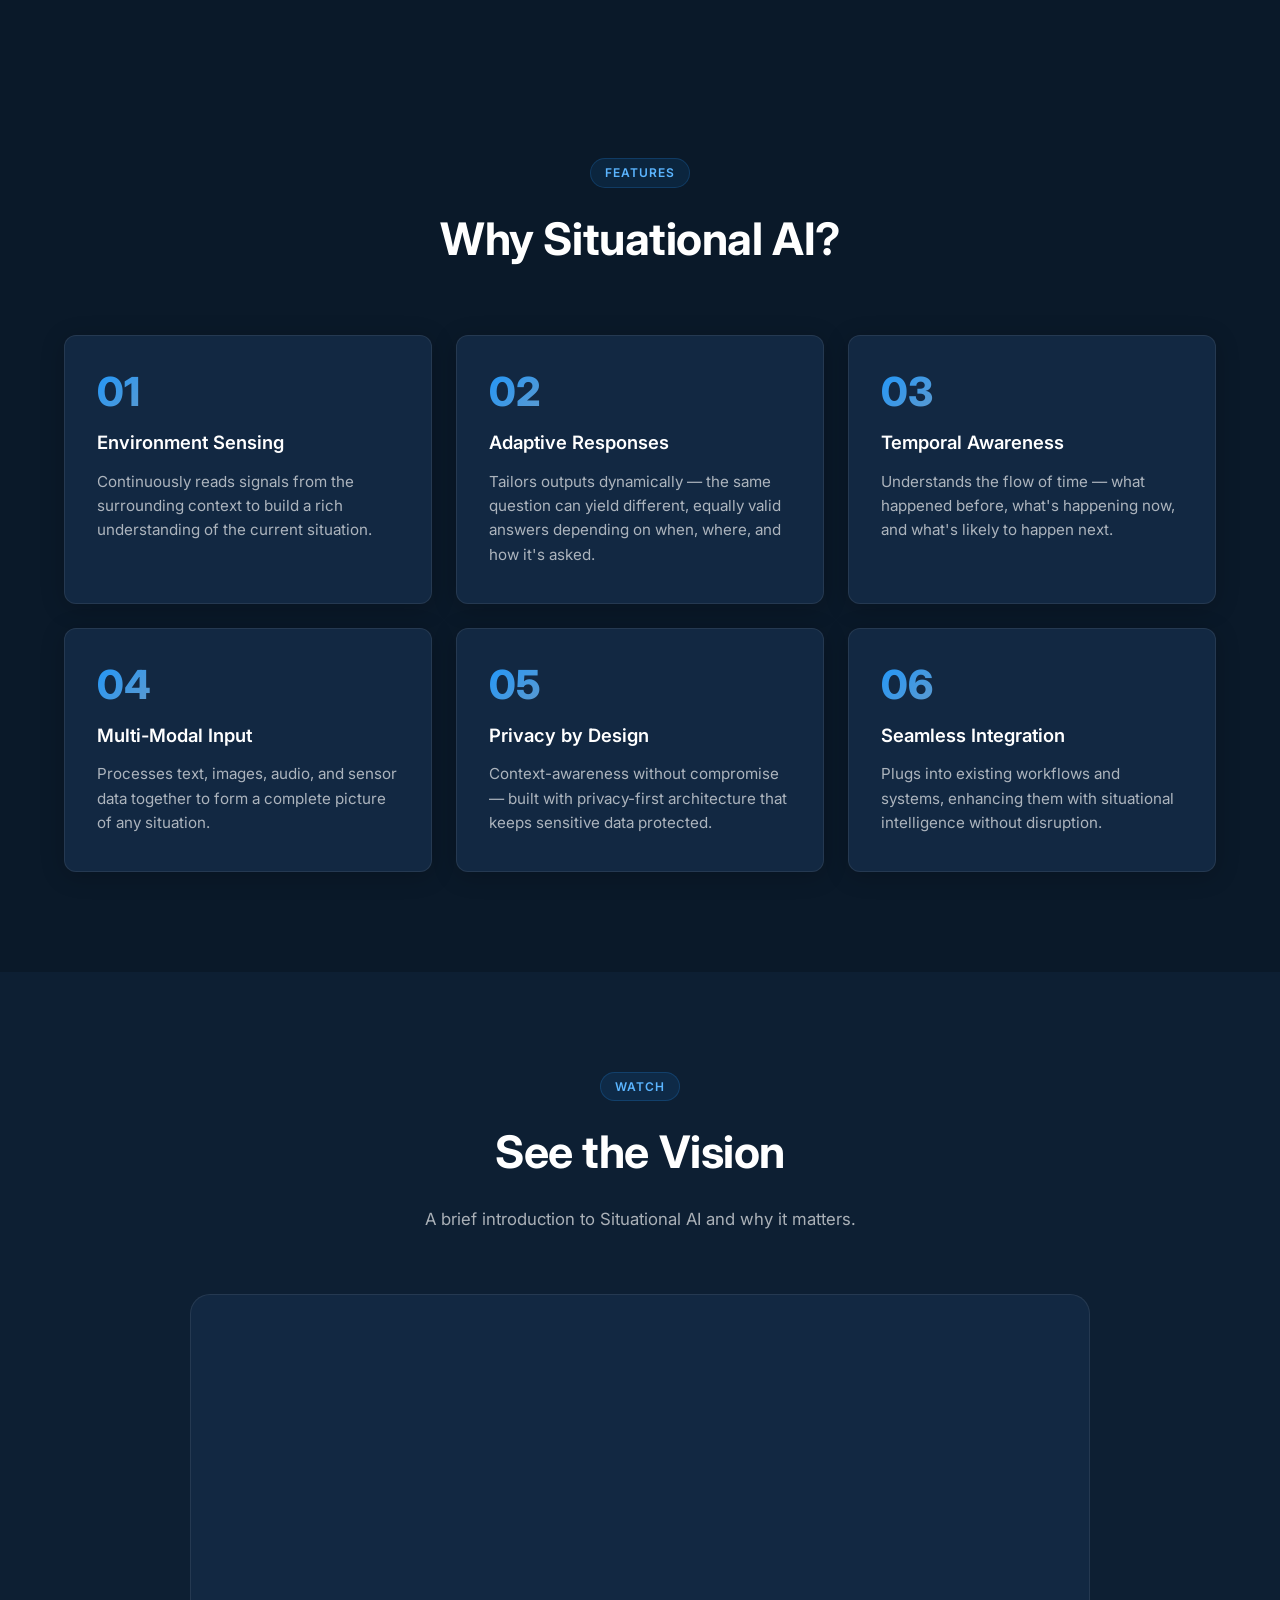
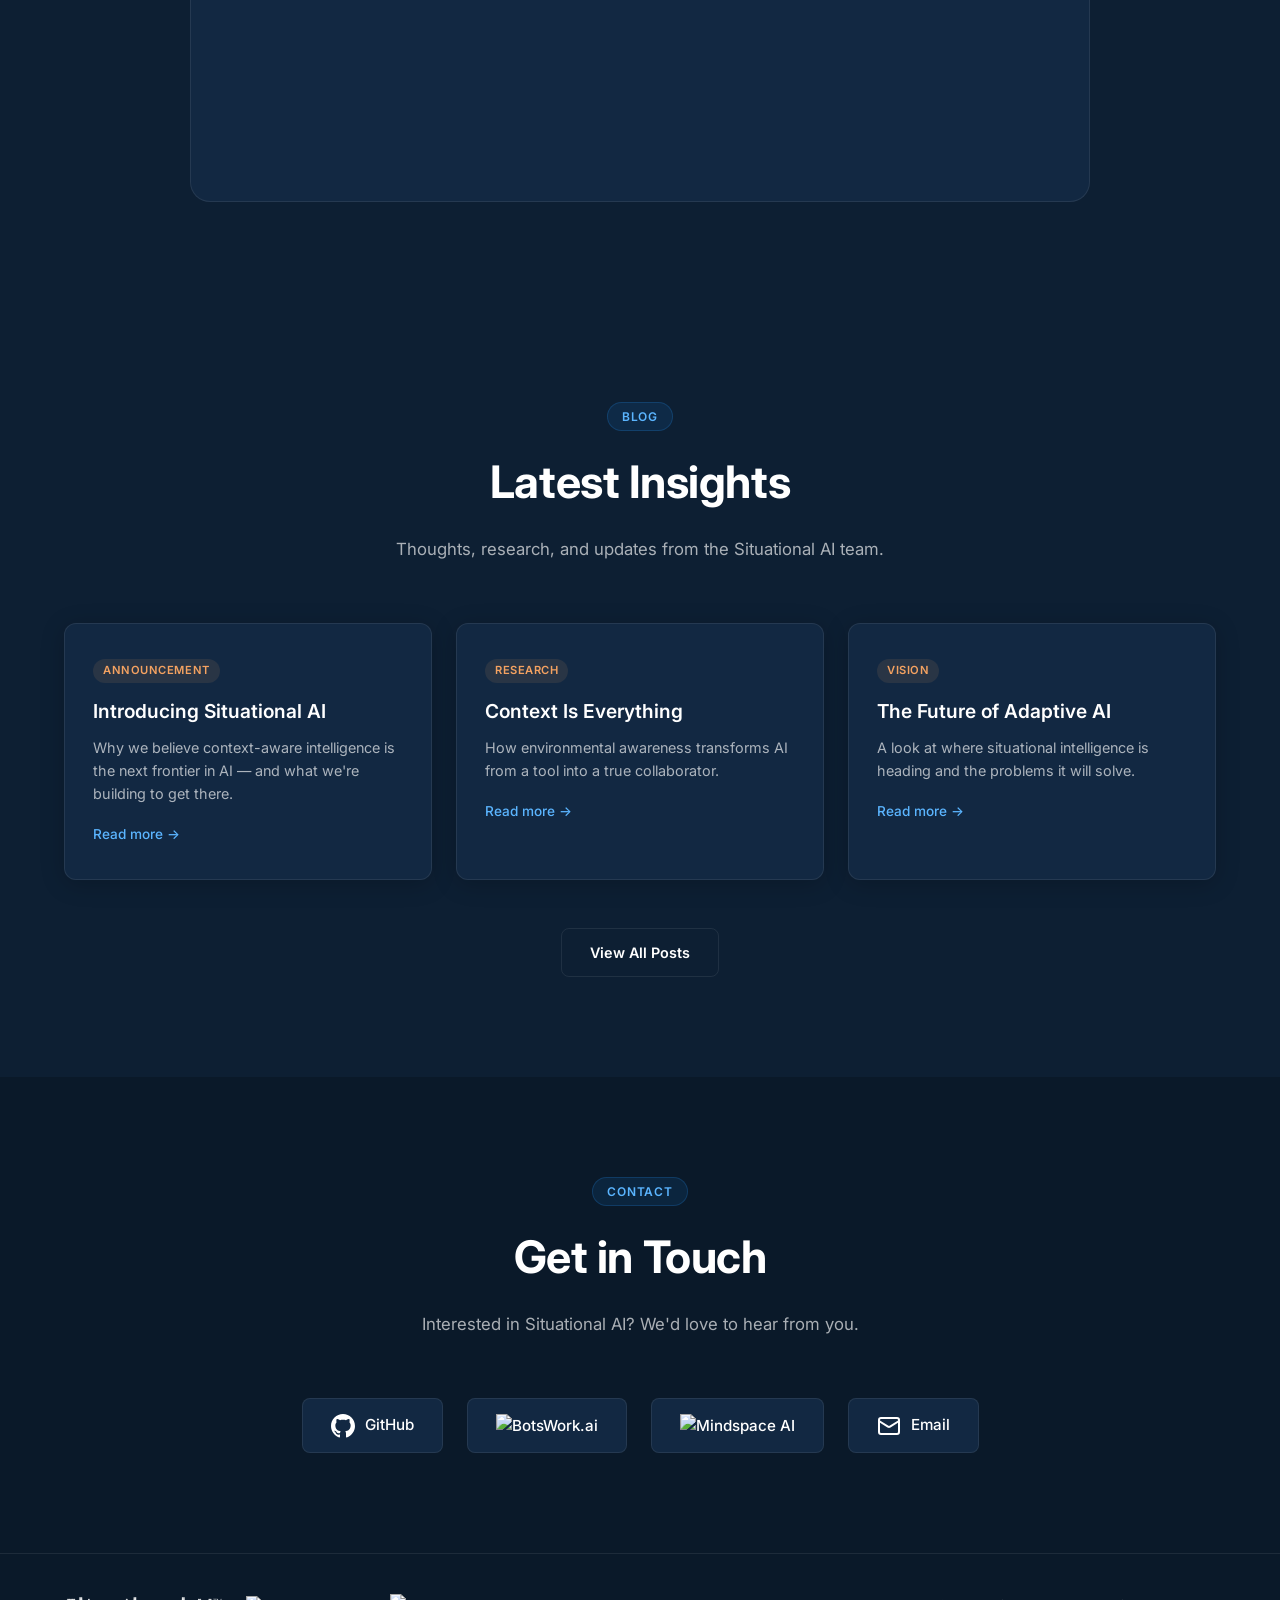
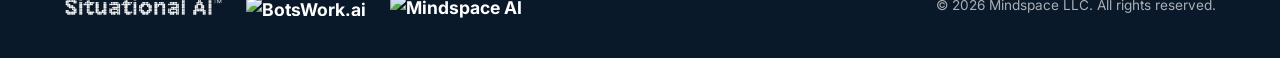
==== commit 01c75203: "Update headline: AI That Thinks in Situations Just Like You Do" ====
--- a/index.html
+++ b/index.html
@@ -37,7 +37,7 @@
     <div class="hero-bg"></div>
     <div class="container hero-content">
       <div class="hero-badge">Next-Generation AI</div>
-      <h1>AI That Understands and thinks in <br><span class="gradient-text">Situations like you do</span></h1>
+      <h1>AI That <span class="gradient-text">Thinks in Situations</span> <br>Just Like You Do</h1>
       <p class="hero-subtitle">
         Situational AI adapts to context, environment, and intent — delivering
         intelligence that truly understands the moment.
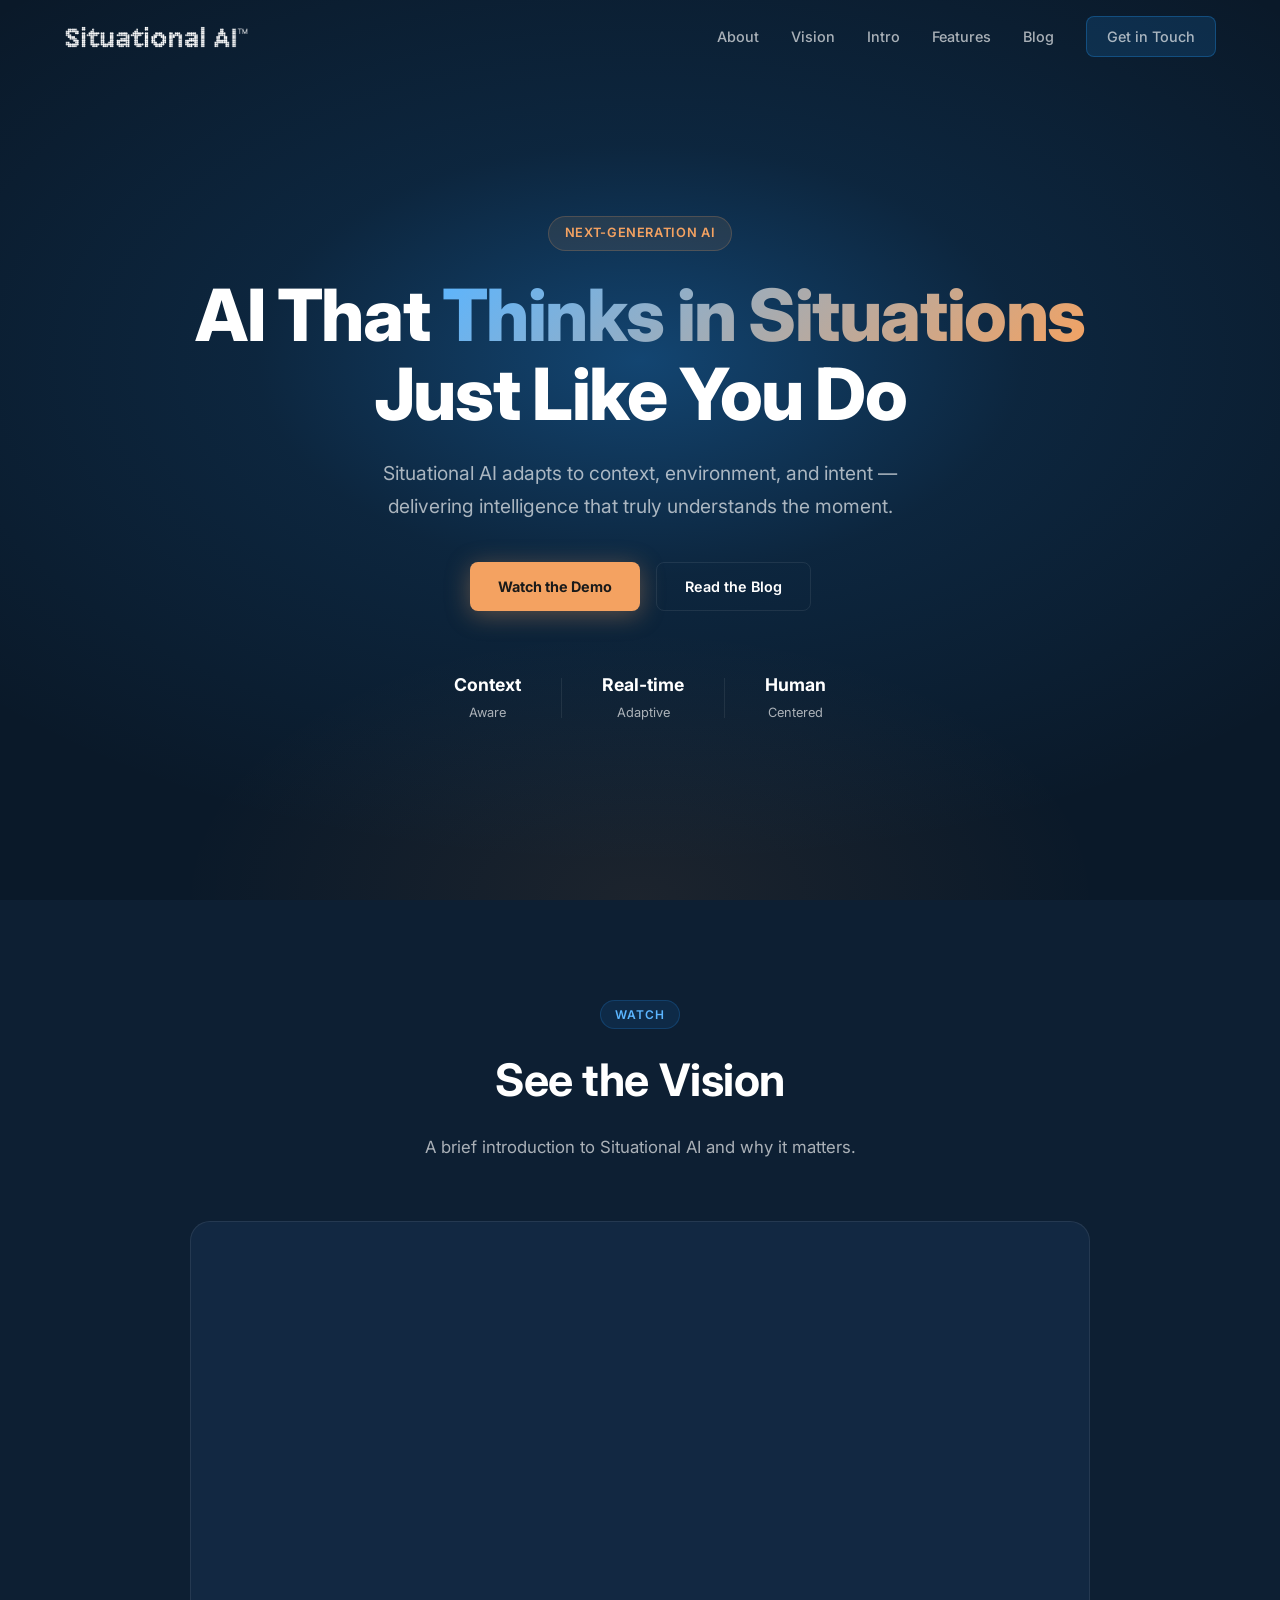
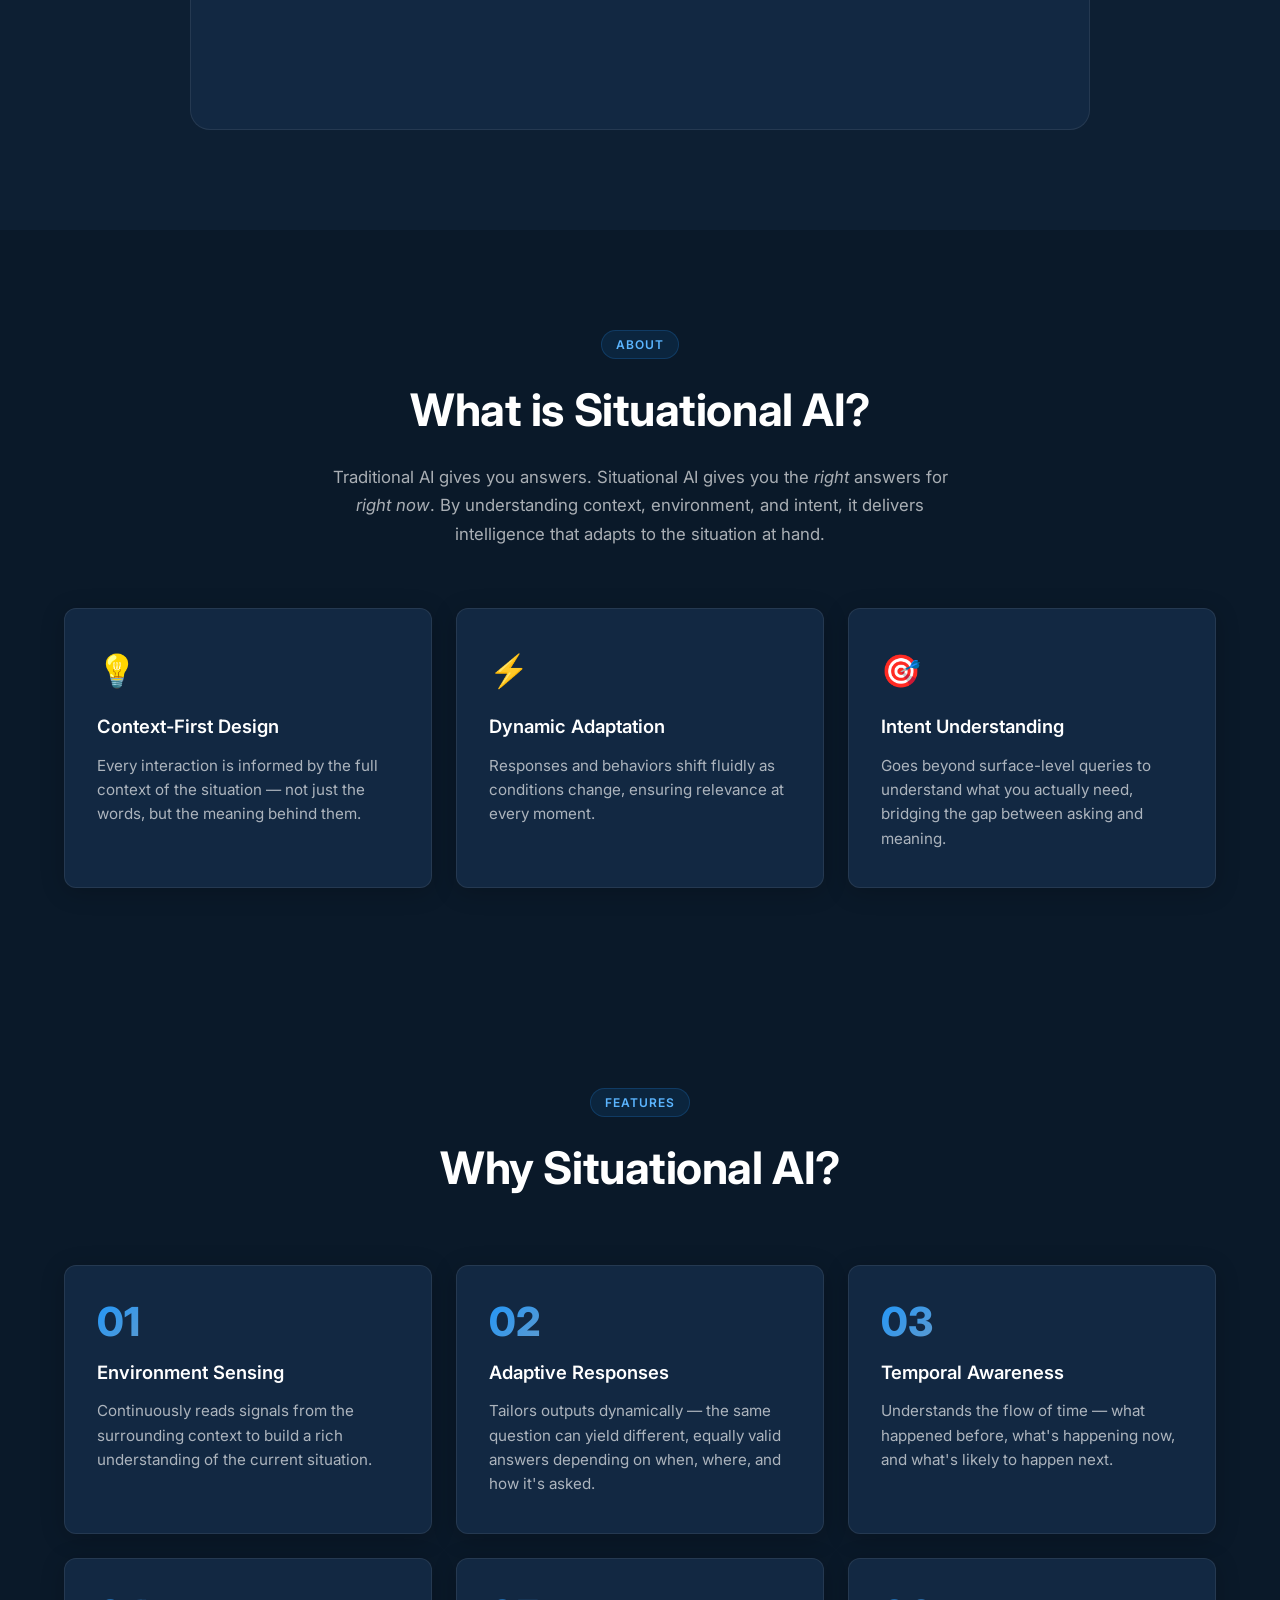
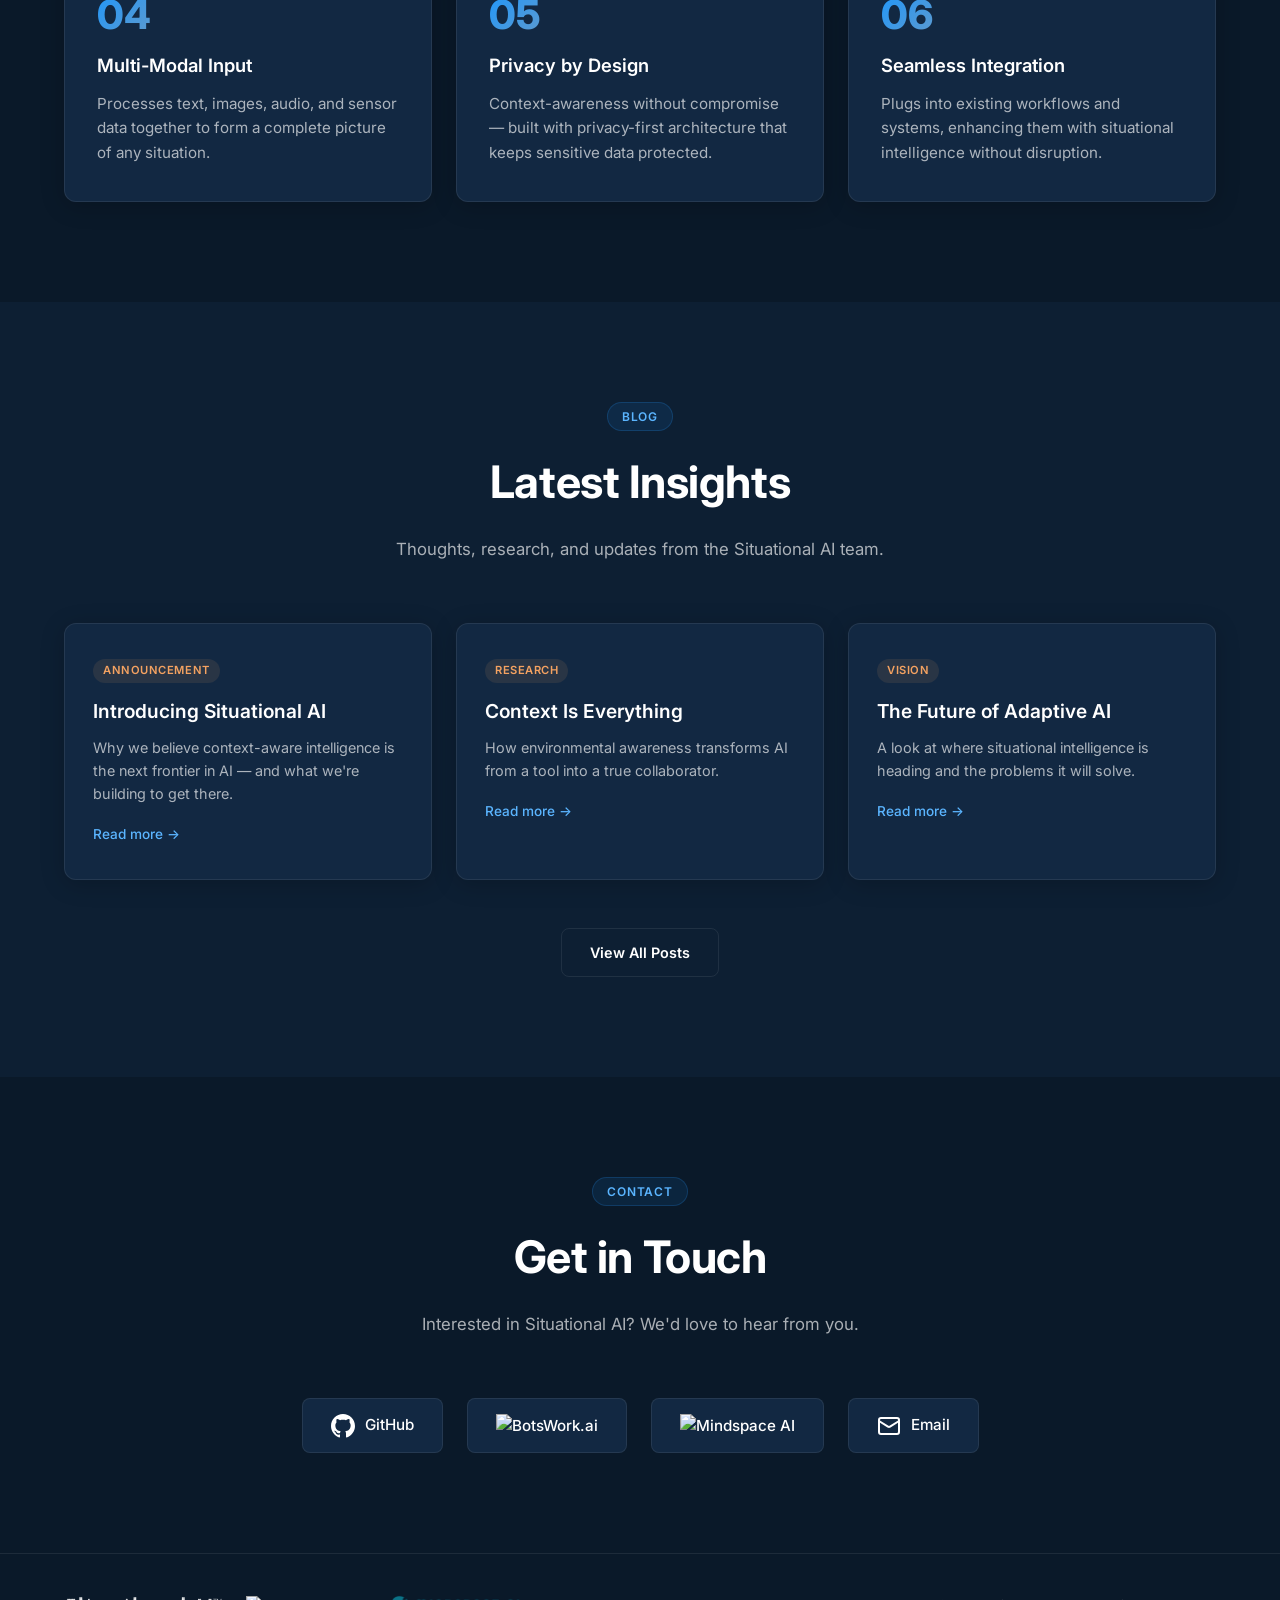
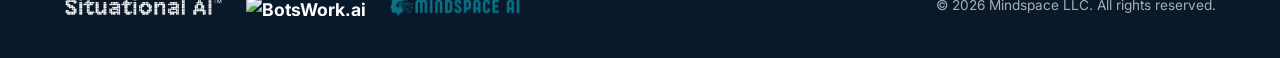
==== commit 3954c9cd: "Use rectangular Mindspace AI wordmark in footer" ====
--- a/index.html
+++ b/index.html
@@ -65,80 +65,6 @@
     </div>
   </header>
 
-  <!-- About Section -->
-  <section class="section" id="about">
-    <div class="container">
-      <div class="section-header">
-        <span class="section-tag">About</span>
-        <h2>What is Situational AI?</h2>
-        <p class="section-subtitle">
-          Traditional AI gives you answers. Situational AI gives you the <em>right</em> answers
-          for <em>right now</em>. By understanding context, environment, and intent, it delivers
-          intelligence that adapts to the situation at hand.
-        </p>
-      </div>
-      <div class="about-grid">
-        <div class="about-card">
-          <div class="about-icon">&#128161;</div>
-          <h3>Context-First Design</h3>
-          <p>Every interaction is informed by the full context of the situation — not just the words, but the meaning behind them.</p>
-        </div>
-        <div class="about-card">
-          <div class="about-icon">&#9889;</div>
-          <h3>Dynamic Adaptation</h3>
-          <p>Responses and behaviors shift fluidly as conditions change, ensuring relevance at every moment.</p>
-        </div>
-        <div class="about-card">
-          <div class="about-icon">&#127919;</div>
-          <h3>Intent Understanding</h3>
-          <p>Goes beyond surface-level queries to understand what you actually need, bridging the gap between asking and meaning.</p>
-        </div>
-      </div>
-    </div>
-  </section>
-
-  <!-- Features Section -->
-  <section class="section" id="features">
-    <div class="container">
-      <div class="section-header">
-        <span class="section-tag">Features</span>
-        <h2>Why Situational AI?</h2>
-      </div>
-      <div class="features-grid">
-        <div class="feature-card">
-          <div class="feature-number">01</div>
-          <h3>Environment Sensing</h3>
-          <p>Continuously reads signals from the surrounding context to build a rich understanding of the current situation.</p>
-        </div>
-        <div class="feature-card">
-          <div class="feature-number">02</div>
-          <h3>Adaptive Responses</h3>
-          <p>Tailors outputs dynamically — the same question can yield different, equally valid answers depending on when, where, and how it's asked.</p>
-        </div>
-        <div class="feature-card">
-          <div class="feature-number">03</div>
-          <h3>Temporal Awareness</h3>
-          <p>Understands the flow of time — what happened before, what's happening now, and what's likely to happen next.</p>
-        </div>
-        <div class="feature-card">
-          <div class="feature-number">04</div>
-          <h3>Multi-Modal Input</h3>
-          <p>Processes text, images, audio, and sensor data together to form a complete picture of any situation.</p>
-        </div>
-        <div class="feature-card">
-          <div class="feature-number">05</div>
-          <h3>Privacy by Design</h3>
-          <p>Context-awareness without compromise — built with privacy-first architecture that keeps sensitive data protected.</p>
-        </div>
-        <div class="feature-card">
-          <div class="feature-number">06</div>
-          <h3>Seamless Integration</h3>
-          <p>Plugs into existing workflows and systems, enhancing them with situational intelligence without disruption.</p>
-        </div>
-      </div>
-    </div>
-  </section>
-
   <!-- Video Section -->
   <section class="section section-dark" id="video">
     <div class="container">
@@ -161,6 +87,80 @@
             allowfullscreen
             style="position: absolute; inset: 0;"
           ></iframe>
+        </div>
+      </div>
+    </div>
+  </section>
+
+  <!-- About Section -->
+  <section class="section" id="about">
+    <div class="container">
+      <div class="section-header">
+        <span class="section-tag">About</span>
+        <h2>What is Situational AI?</h2>
+        <p class="section-subtitle">
+          Traditional AI gives you answers. Situational AI gives you the <em>right</em> answers
+          for <em>right now</em>. By understanding context, environment, and intent, it delivers
+          intelligence that adapts to the situation at hand.
+        </p>
+      </div>
+      <div class="about-grid">
+        <div class="about-card">
+          <div class="about-icon">&#128161;</div>
+          <h3>Context-First Design</h3>
+          <p>Every interaction is informed by the full context of the situation — not just the words, but the meaning behind them.</p>
+        </div>
+        <div class="about-card">
+          <div class="about-icon">&#9889;</div>
+          <h3>Dynamic Adaptation</h3>
+          <p>Responses and behaviors shift fluidly as conditions change, ensuring relevance at every moment.</p>
+        </div>
+        <div class="about-card">
+          <div class="about-icon">&#127919;</div>
+          <h3>Intent Understanding</h3>
+          <p>Goes beyond surface-level queries to understand what you actually need, bridging the gap between asking and meaning.</p>
+        </div>
+      </div>
+    </div>
+  </section>
+
+  <!-- Features Section -->
+  <section class="section" id="features">
+    <div class="container">
+      <div class="section-header">
+        <span class="section-tag">Features</span>
+        <h2>Why Situational AI?</h2>
+      </div>
+      <div class="features-grid">
+        <div class="feature-card">
+          <div class="feature-number">01</div>
+          <h3>Environment Sensing</h3>
+          <p>Continuously reads signals from the surrounding context to build a rich understanding of the current situation.</p>
+        </div>
+        <div class="feature-card">
+          <div class="feature-number">02</div>
+          <h3>Adaptive Responses</h3>
+          <p>Tailors outputs dynamically — the same question can yield different, equally valid answers depending on when, where, and how it's asked.</p>
+        </div>
+        <div class="feature-card">
+          <div class="feature-number">03</div>
+          <h3>Temporal Awareness</h3>
+          <p>Understands the flow of time — what happened before, what's happening now, and what's likely to happen next.</p>
+        </div>
+        <div class="feature-card">
+          <div class="feature-number">04</div>
+          <h3>Multi-Modal Input</h3>
+          <p>Processes text, images, audio, and sensor data together to form a complete picture of any situation.</p>
+        </div>
+        <div class="feature-card">
+          <div class="feature-number">05</div>
+          <h3>Privacy by Design</h3>
+          <p>Context-awareness without compromise — built with privacy-first architecture that keeps sensitive data protected.</p>
+        </div>
+        <div class="feature-card">
+          <div class="feature-number">06</div>
+          <h3>Seamless Integration</h3>
+          <p>Plugs into existing workflows and systems, enhancing them with situational intelligence without disruption.</p>
         </div>
       </div>
     </div>
@@ -238,7 +238,7 @@
         <div class="footer-logo" style="display: flex; align-items: center; gap: 24px;">
           <a href="index.html"><img src="assets/images/situational-ai-logo.png" alt="Situational AI" style="height: 24px; border-radius: 4px;"></a>
           <a href="https://www.botswork.ai" target="_blank" rel="noopener"><img src="assets/images/botswork-icon.png" alt="BotsWork.ai" style="height: 20px;"></a>
-          <a href="https://mindspaceaicoe.github.io/" target="_blank" rel="noopener"><img src="assets/images/mindspace-ai-icon.png" alt="Mindspace AI" style="height: 24px;"></a>
+          <a href="https://mindspaceaicoe.github.io/" target="_blank" rel="noopener"><img src="assets/images/mindspace-ai-wordmark.png" alt="Mindspace AI" style="height: 24px;"></a>
         </div>
         <p class="footer-text">&copy; 2026 Mindspace LLC. All rights reserved.</p>
       </div>
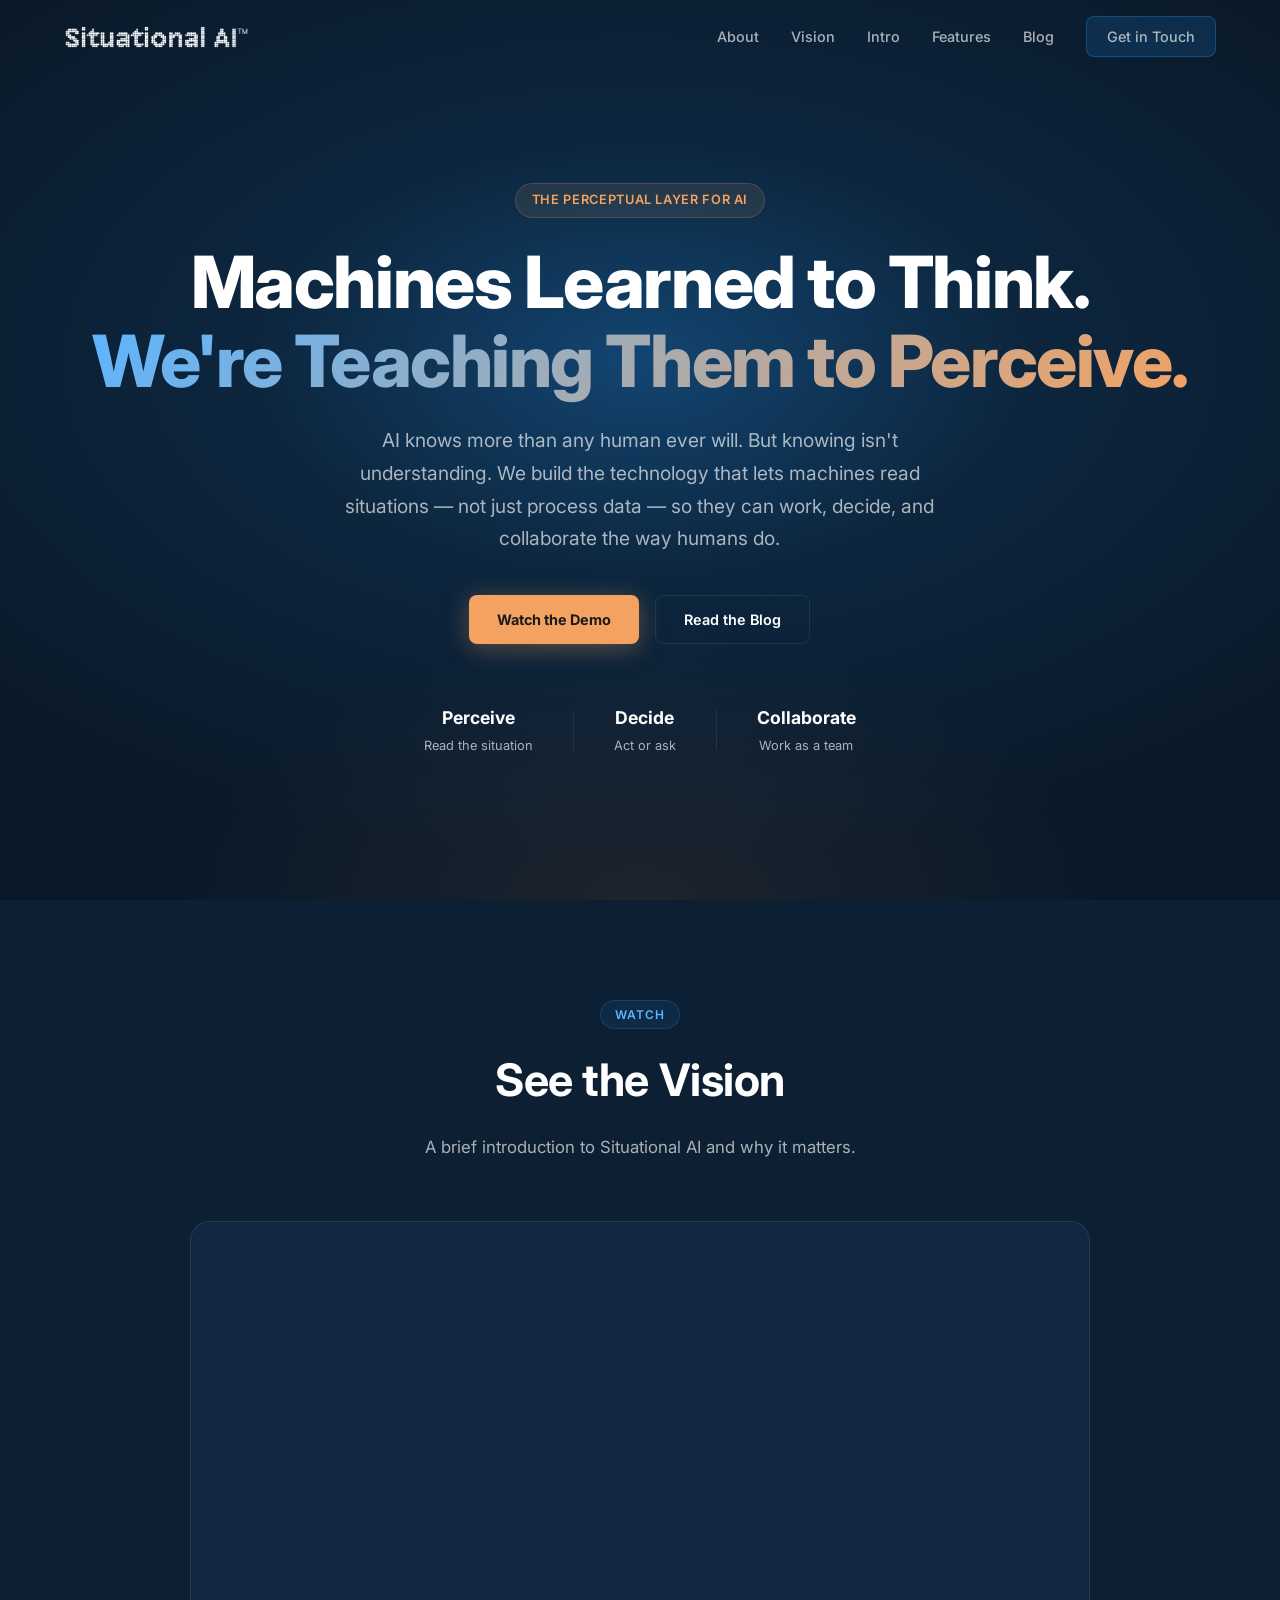
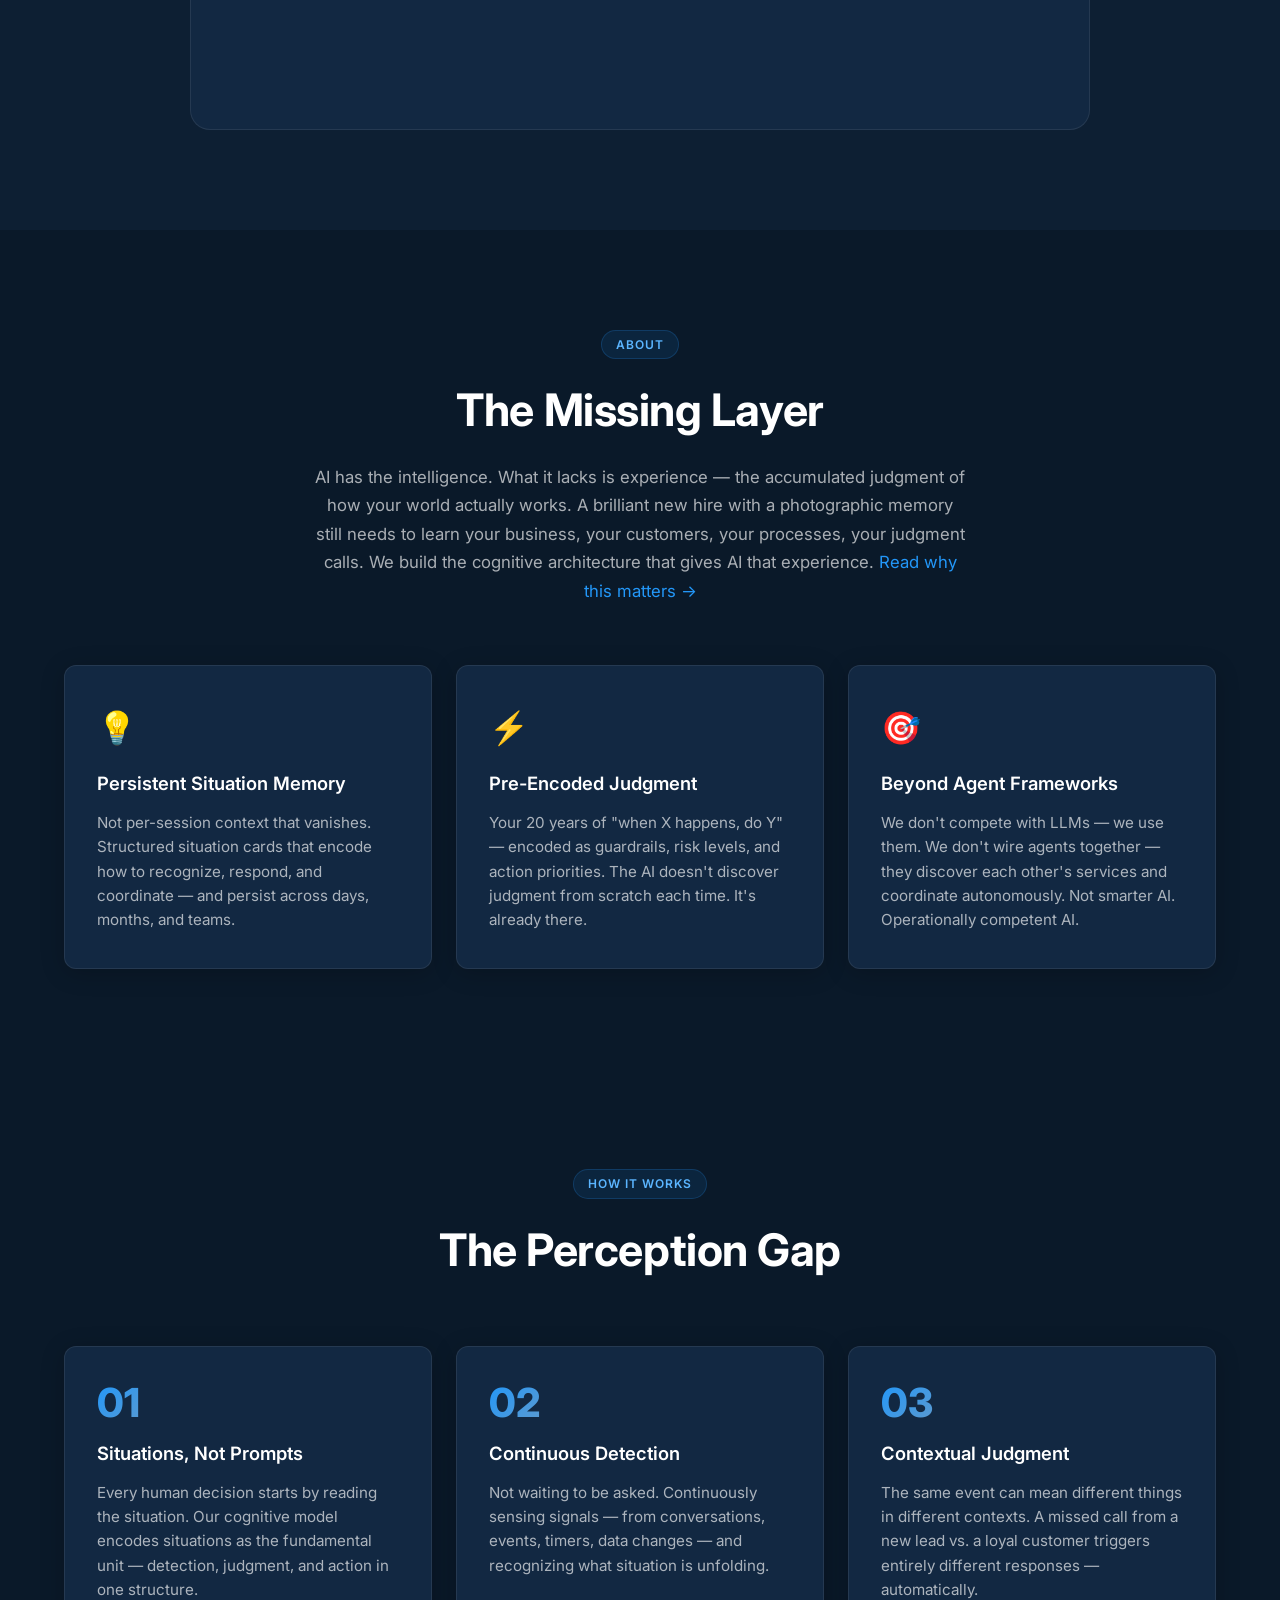
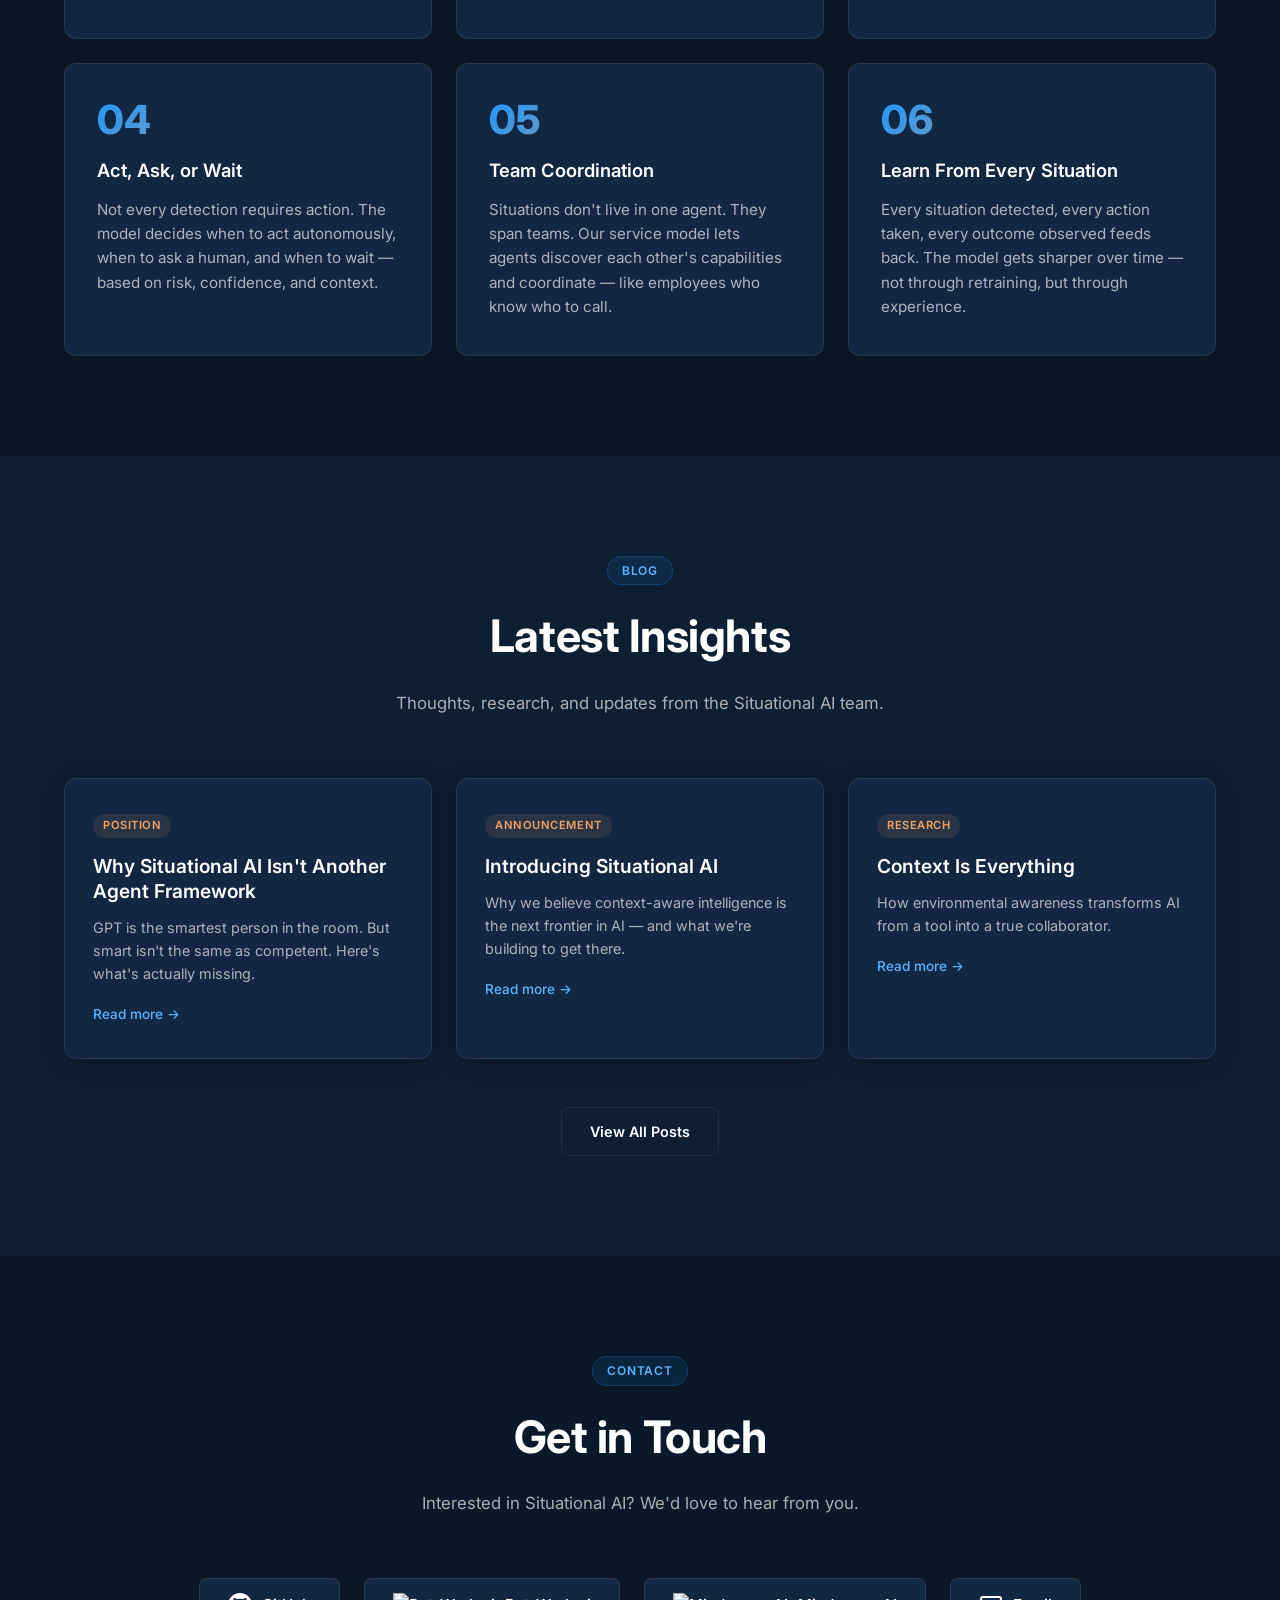
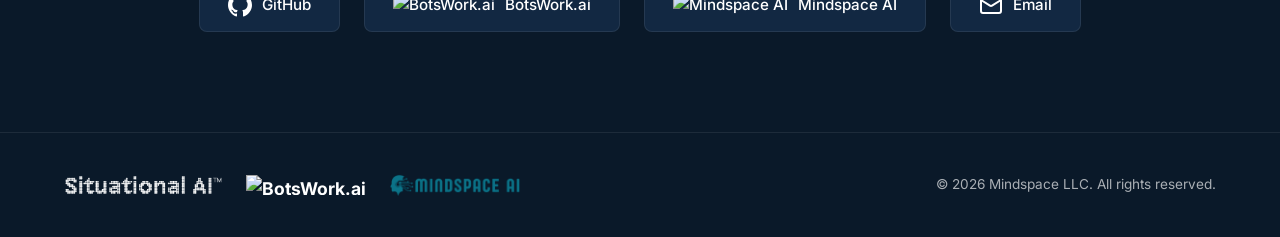
==== commit 95120378: "Update language and fix old MindspaceAICoE URLs across site" ====
--- a/index.html
+++ b/index.html
@@ -3,8 +3,8 @@
 <head>
   <meta charset="UTF-8">
   <meta name="viewport" content="width=device-width, initial-scale=1.0">
-  <title>Situational AI</title>
-  <meta name="description" content="Situational AI - Context-aware artificial intelligence that adapts to your environment.">
+  <title>Situational AI — The Perceptual Layer for Machines</title>
+  <meta name="description" content="We build the perceptual layer for AI — the technology that lets machines understand not just data, but situations — so they can work, decide, and collaborate the way humans do.">
   <link rel="stylesheet" href="assets/css/style.css">
   <link rel="preconnect" href="https://fonts.googleapis.com">
   <link rel="preconnect" href="https://fonts.gstatic.com" crossorigin>
@@ -36,11 +36,12 @@
   <header class="hero">
     <div class="hero-bg"></div>
     <div class="container hero-content">
-      <div class="hero-badge">Next-Generation AI</div>
-      <h1>AI That <span class="gradient-text">Thinks in Situations</span> <br>Just Like You Do</h1>
+      <div class="hero-badge">The Perceptual Layer for AI</div>
+      <h1>Machines Learned to Think.<br><span class="gradient-text">We're Teaching Them to Perceive.</span></h1>
       <p class="hero-subtitle">
-        Situational AI adapts to context, environment, and intent — delivering
-        intelligence that truly understands the moment.
+        AI knows more than any human ever will. But knowing isn't understanding.
+        We build the technology that lets machines read situations — not just process data —
+        so they can work, decide, and collaborate the way humans do.
       </p>
       <div class="hero-actions">
         <a href="#video" class="btn btn-primary">Watch the Demo</a>
@@ -48,18 +49,18 @@
       </div>
       <div class="hero-stats">
         <div class="stat">
-          <span class="stat-number">Context</span>
-          <span class="stat-label">Aware</span>
+          <span class="stat-number">Perceive</span>
+          <span class="stat-label">Read the situation</span>
         </div>
         <div class="stat-divider"></div>
         <div class="stat">
-          <span class="stat-number">Real-time</span>
-          <span class="stat-label">Adaptive</span>
+          <span class="stat-number">Decide</span>
+          <span class="stat-label">Act or ask</span>
         </div>
         <div class="stat-divider"></div>
         <div class="stat">
-          <span class="stat-number">Human</span>
-          <span class="stat-label">Centered</span>
+          <span class="stat-number">Collaborate</span>
+          <span class="stat-label">Work as a team</span>
         </div>
       </div>
     </div>
@@ -97,28 +98,30 @@
     <div class="container">
       <div class="section-header">
         <span class="section-tag">About</span>
-        <h2>What is Situational AI?</h2>
+        <h2>The Missing Layer</h2>
         <p class="section-subtitle">
-          Traditional AI gives you answers. Situational AI gives you the <em>right</em> answers
-          for <em>right now</em>. By understanding context, environment, and intent, it delivers
-          intelligence that adapts to the situation at hand.
+          AI has the intelligence. What it lacks is experience — the accumulated judgment of how
+          your world actually works. A brilliant new hire with a photographic memory still needs to
+          learn your business, your customers, your processes, your judgment calls.
+          We build the cognitive architecture that gives AI that experience.
+          <a href="blog/why-not-another-agent-framework.html" style="color: var(--color-primary);">Read why this matters &rarr;</a>
         </p>
       </div>
       <div class="about-grid">
         <div class="about-card">
           <div class="about-icon">&#128161;</div>
-          <h3>Context-First Design</h3>
-          <p>Every interaction is informed by the full context of the situation — not just the words, but the meaning behind them.</p>
+          <h3>Persistent Situation Memory</h3>
+          <p>Not per-session context that vanishes. Structured situation cards that encode how to recognize, respond, and coordinate — and persist across days, months, and teams.</p>
         </div>
         <div class="about-card">
           <div class="about-icon">&#9889;</div>
-          <h3>Dynamic Adaptation</h3>
-          <p>Responses and behaviors shift fluidly as conditions change, ensuring relevance at every moment.</p>
+          <h3>Pre-Encoded Judgment</h3>
+          <p>Your 20 years of "when X happens, do Y" — encoded as guardrails, risk levels, and action priorities. The AI doesn't discover judgment from scratch each time. It's already there.</p>
         </div>
         <div class="about-card">
           <div class="about-icon">&#127919;</div>
-          <h3>Intent Understanding</h3>
-          <p>Goes beyond surface-level queries to understand what you actually need, bridging the gap between asking and meaning.</p>
+          <h3>Beyond Agent Frameworks</h3>
+          <p>We don't compete with LLMs — we use them. We don't wire agents together — they discover each other's services and coordinate autonomously. Not smarter AI. Operationally competent AI.</p>
         </div>
       </div>
     </div>
@@ -128,39 +131,39 @@
   <section class="section" id="features">
     <div class="container">
       <div class="section-header">
-        <span class="section-tag">Features</span>
-        <h2>Why Situational AI?</h2>
+        <span class="section-tag">How It Works</span>
+        <h2>The Perception Gap</h2>
       </div>
       <div class="features-grid">
         <div class="feature-card">
           <div class="feature-number">01</div>
-          <h3>Environment Sensing</h3>
-          <p>Continuously reads signals from the surrounding context to build a rich understanding of the current situation.</p>
+          <h3>Situations, Not Prompts</h3>
+          <p>Every human decision starts by reading the situation. Our cognitive model encodes situations as the fundamental unit — detection, judgment, and action in one structure.</p>
         </div>
         <div class="feature-card">
           <div class="feature-number">02</div>
-          <h3>Adaptive Responses</h3>
-          <p>Tailors outputs dynamically — the same question can yield different, equally valid answers depending on when, where, and how it's asked.</p>
+          <h3>Continuous Detection</h3>
+          <p>Not waiting to be asked. Continuously sensing signals — from conversations, events, timers, data changes — and recognizing what situation is unfolding.</p>
         </div>
         <div class="feature-card">
           <div class="feature-number">03</div>
-          <h3>Temporal Awareness</h3>
-          <p>Understands the flow of time — what happened before, what's happening now, and what's likely to happen next.</p>
+          <h3>Contextual Judgment</h3>
+          <p>The same event can mean different things in different contexts. A missed call from a new lead vs. a loyal customer triggers entirely different responses — automatically.</p>
         </div>
         <div class="feature-card">
           <div class="feature-number">04</div>
-          <h3>Multi-Modal Input</h3>
-          <p>Processes text, images, audio, and sensor data together to form a complete picture of any situation.</p>
+          <h3>Act, Ask, or Wait</h3>
+          <p>Not every detection requires action. The model decides when to act autonomously, when to ask a human, and when to wait — based on risk, confidence, and context.</p>
         </div>
         <div class="feature-card">
           <div class="feature-number">05</div>
-          <h3>Privacy by Design</h3>
-          <p>Context-awareness without compromise — built with privacy-first architecture that keeps sensitive data protected.</p>
+          <h3>Team Coordination</h3>
+          <p>Situations don't live in one agent. They span teams. Our service model lets agents discover each other's capabilities and coordinate — like employees who know who to call.</p>
         </div>
         <div class="feature-card">
           <div class="feature-number">06</div>
-          <h3>Seamless Integration</h3>
-          <p>Plugs into existing workflows and systems, enhancing them with situational intelligence without disruption.</p>
+          <h3>Learn From Every Situation</h3>
+          <p>Every situation detected, every action taken, every outcome observed feeds back. The model gets sharper over time — not through retraining, but through experience.</p>
         </div>
       </div>
     </div>
@@ -175,6 +178,12 @@
         <p class="section-subtitle">Thoughts, research, and updates from the Situational AI team.</p>
       </div>
       <div class="blog-grid">
+        <a href="blog/why-not-another-agent-framework.html" class="blog-card">
+          <div class="blog-card-tag">Position</div>
+          <h3>Why Situational AI Isn't Another Agent Framework</h3>
+          <p>GPT is the smartest person in the room. But smart isn't the same as competent. Here's what's actually missing.</p>
+          <span class="blog-card-date">Read more &rarr;</span>
+        </a>
         <a href="blog/introducing-situational-ai.html" class="blog-card">
           <div class="blog-card-tag">Announcement</div>
           <h3>Introducing Situational AI</h3>
@@ -187,12 +196,6 @@
           <p>How environmental awareness transforms AI from a tool into a true collaborator.</p>
           <span class="blog-card-date">Read more &rarr;</span>
         </a>
-        <a href="blog/future-of-adaptive-ai.html" class="blog-card">
-          <div class="blog-card-tag">Vision</div>
-          <h3>The Future of Adaptive AI</h3>
-          <p>A look at where situational intelligence is heading and the problems it will solve.</p>
-          <span class="blog-card-date">Read more &rarr;</span>
-        </a>
       </div>
       <div class="section-cta">
         <a href="blog/" class="btn btn-outline">View All Posts</a>
@@ -212,15 +215,17 @@
           </p>
         </div>
         <div class="contact-links">
-          <a href="https://github.com/MindspaceAICoE" class="contact-link" target="_blank" rel="noopener">
+          <a href="https://github.com/Situational-AI" class="contact-link" target="_blank" rel="noopener">
             <svg width="24" height="24" viewBox="0 0 24 24" fill="currentColor"><path d="M12 0c-6.626 0-12 5.373-12 12 0 5.302 3.438 9.8 8.207 11.387.599.111.793-.261.793-.577v-2.234c-3.338.726-4.033-1.416-4.033-1.416-.546-1.387-1.333-1.756-1.333-1.756-1.089-.745.083-.729.083-.729 1.205.084 1.839 1.237 1.839 1.237 1.07 1.834 2.807 1.304 3.492.997.107-.775.418-1.305.762-1.604-2.665-.305-5.467-1.334-5.467-5.931 0-1.311.469-2.381 1.236-3.221-.124-.303-.535-1.524.117-3.176 0 0 1.008-.322 3.301 1.23.957-.266 1.983-.399 3.003-.404 1.02.005 2.047.138 3.006.404 2.291-1.552 3.297-1.23 3.297-1.23.653 1.653.242 2.874.118 3.176.77.84 1.235 1.911 1.235 3.221 0 4.609-2.807 5.624-5.479 5.921.43.372.823 1.102.823 2.222v3.293c0 .319.192.694.801.576 4.765-1.589 8.199-6.086 8.199-11.386 0-6.627-5.373-12-12-12z"/></svg>
             GitHub
           </a>
           <a href="https://www.botswork.ai" class="contact-link" target="_blank" rel="noopener">
             <img src="assets/images/botswork-icon.png" alt="BotsWork.ai" style="height: 24px; object-fit: contain;">
-          </a>
-          <a href="https://mindspaceaicoe.github.io/" class="contact-link" target="_blank" rel="noopener">
+            BotsWork.ai
+          </a>
+          <a href="https://mindspaceai.com/" class="contact-link" target="_blank" rel="noopener">
             <img src="assets/images/mindspace-ai-icon.png" alt="Mindspace AI" style="height: 24px; object-fit: contain;">
+            Mindspace AI
           </a>
           <a href="mailto:prasad@mindspaceai.com" class="contact-link">
             <svg width="24" height="24" viewBox="0 0 24 24" fill="none" stroke="currentColor" stroke-width="2" stroke-linecap="round" stroke-linejoin="round"><rect x="2" y="4" width="20" height="16" rx="2"/><path d="m22 7-8.97 5.7a1.94 1.94 0 0 1-2.06 0L2 7"/></svg>
@@ -238,7 +243,7 @@
         <div class="footer-logo" style="display: flex; align-items: center; gap: 24px;">
           <a href="index.html"><img src="assets/images/situational-ai-logo.png" alt="Situational AI" style="height: 24px; border-radius: 4px;"></a>
           <a href="https://www.botswork.ai" target="_blank" rel="noopener"><img src="assets/images/botswork-icon.png" alt="BotsWork.ai" style="height: 20px;"></a>
-          <a href="https://mindspaceaicoe.github.io/" target="_blank" rel="noopener"><img src="assets/images/mindspace-ai-wordmark.png" alt="Mindspace AI" style="height: 24px;"></a>
+          <a href="https://mindspaceai.com/" target="_blank" rel="noopener"><img src="assets/images/mindspace-ai-wordmark.png" alt="Mindspace AI" style="height: 24px;"></a>
         </div>
         <p class="footer-text">&copy; 2026 Mindspace LLC. All rights reserved.</p>
       </div>
